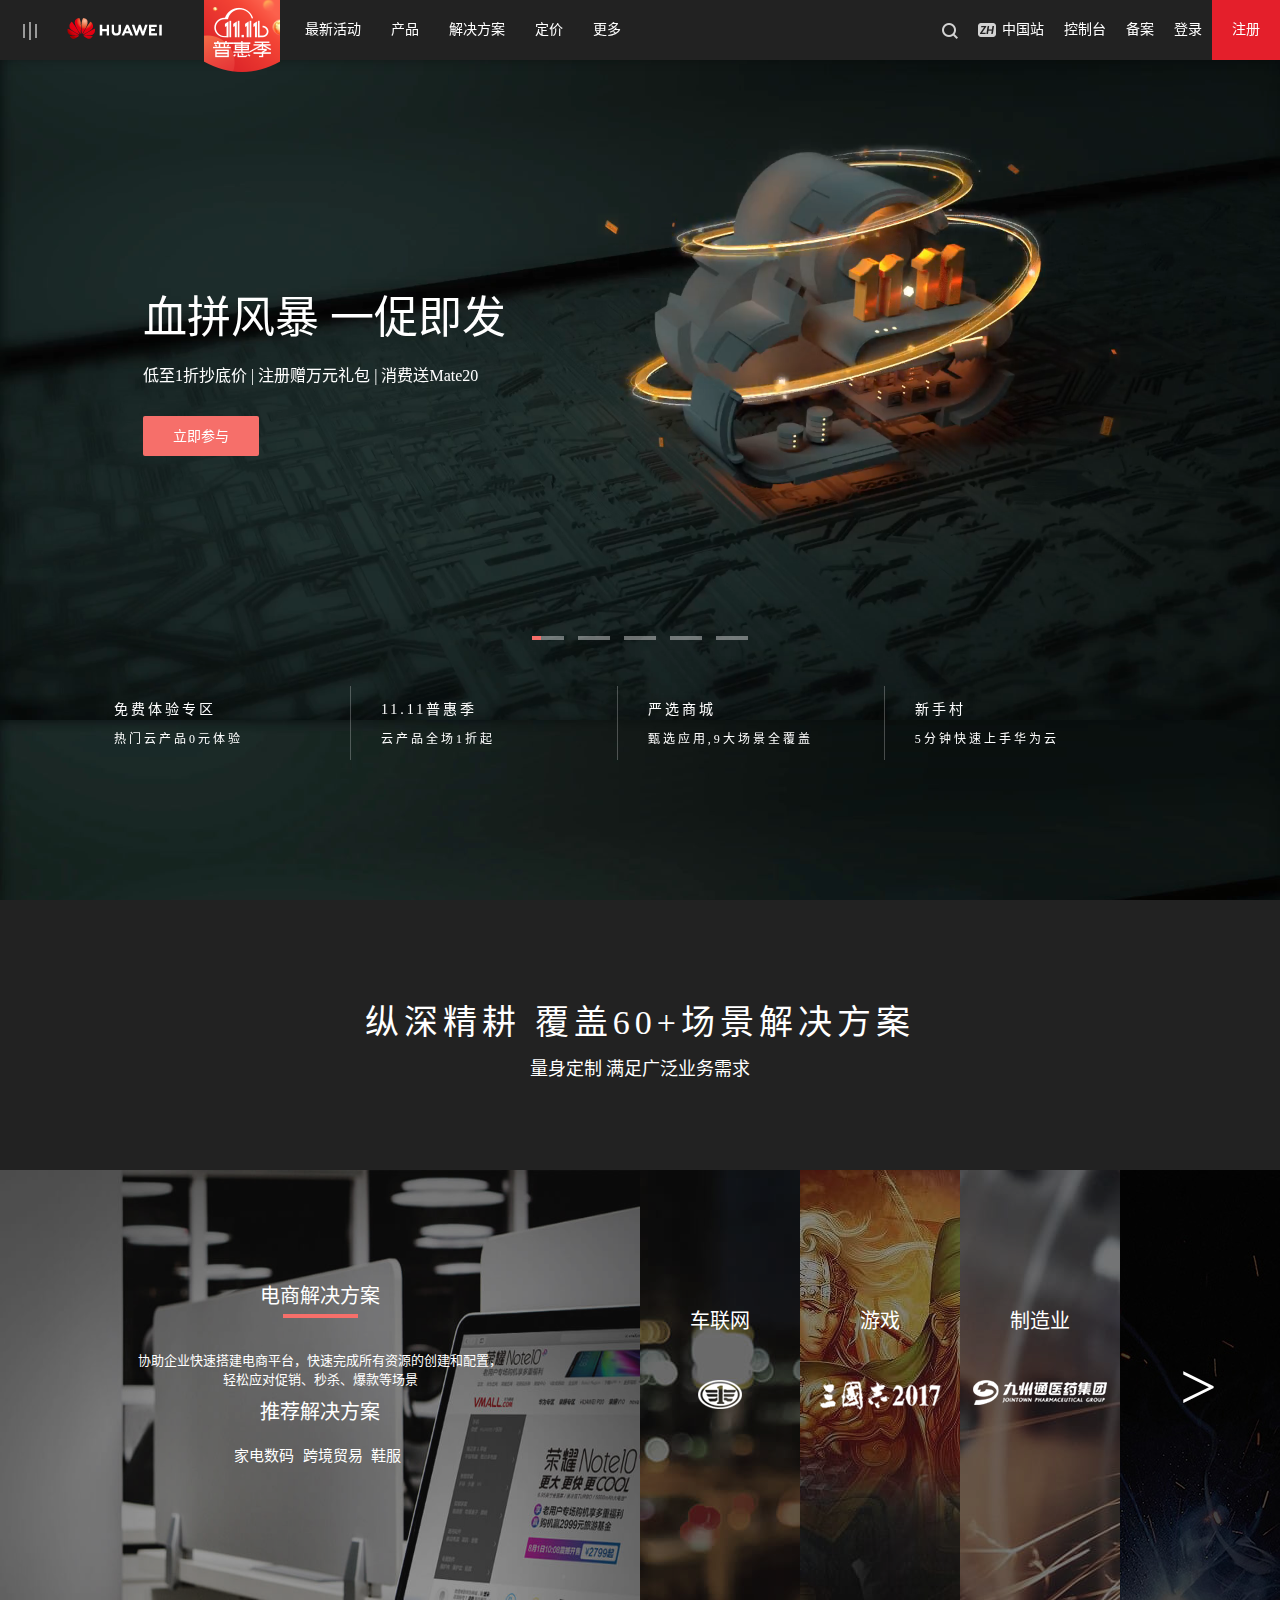
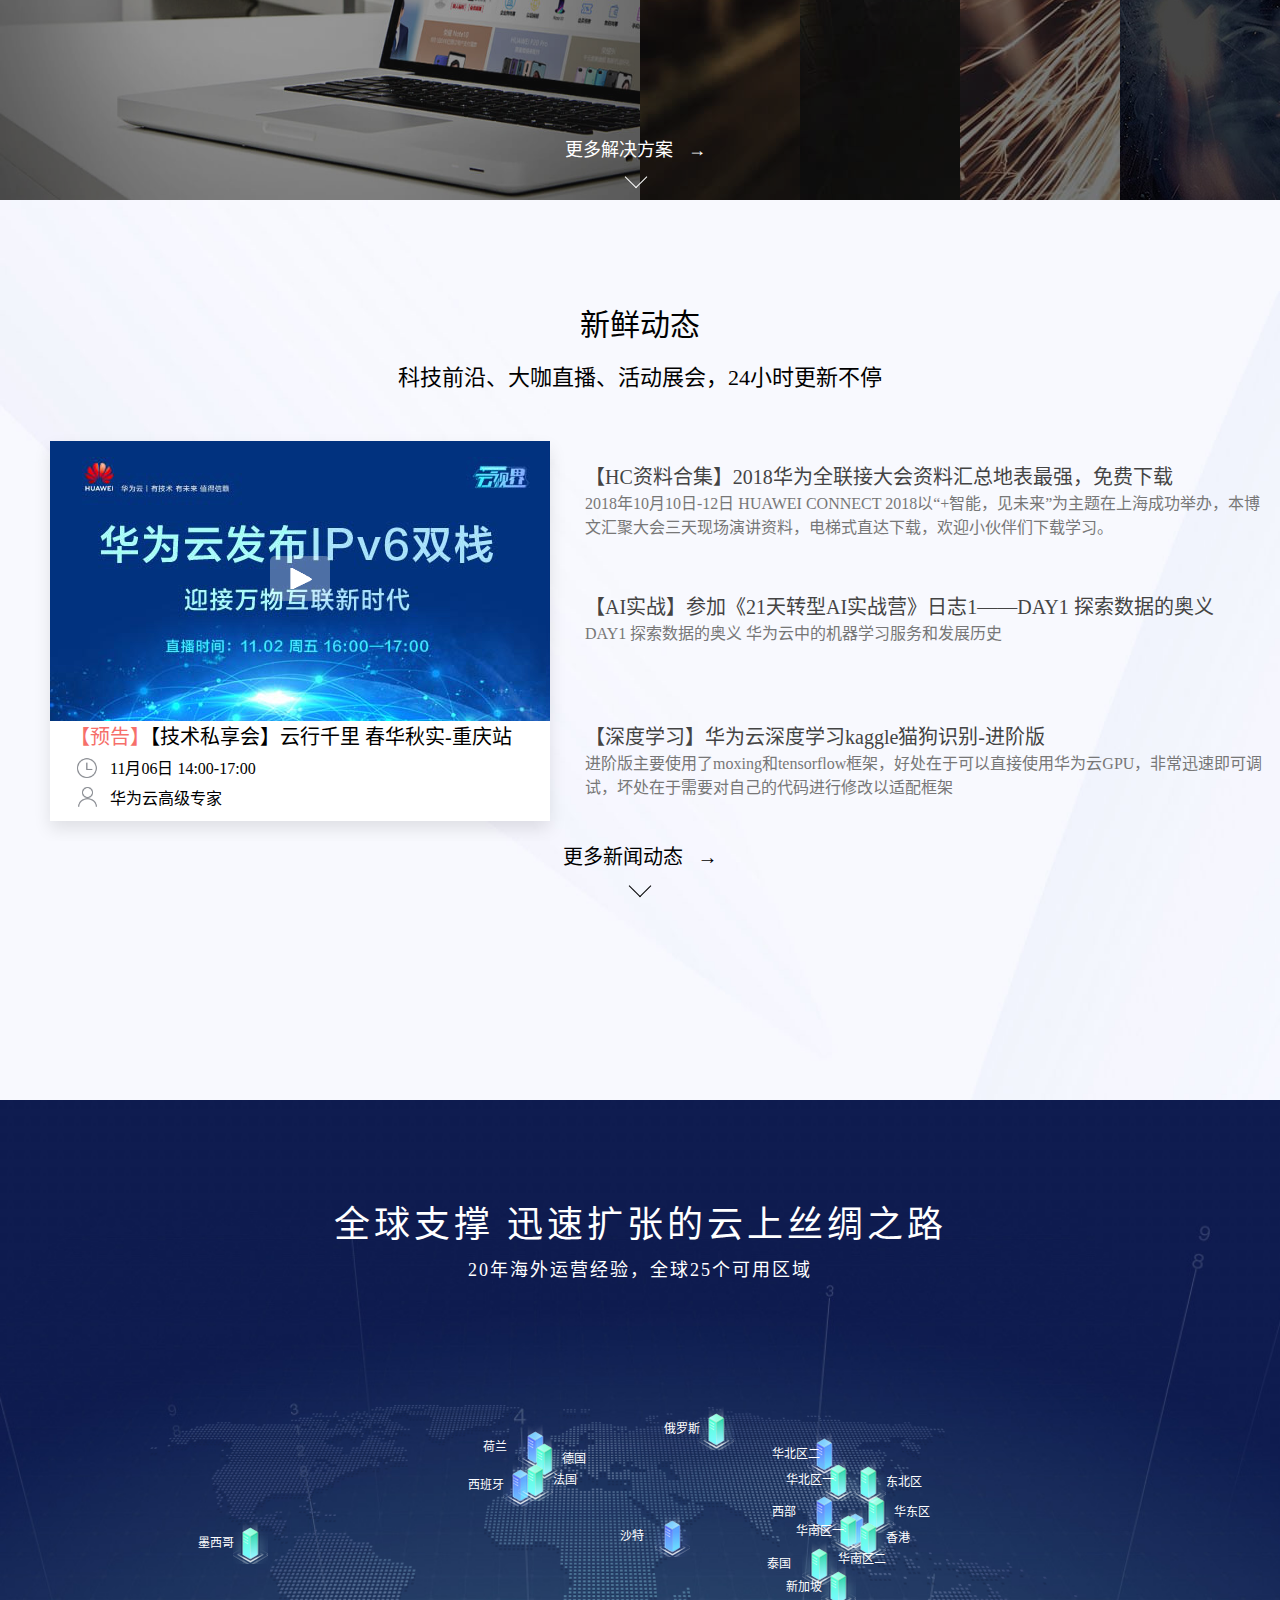
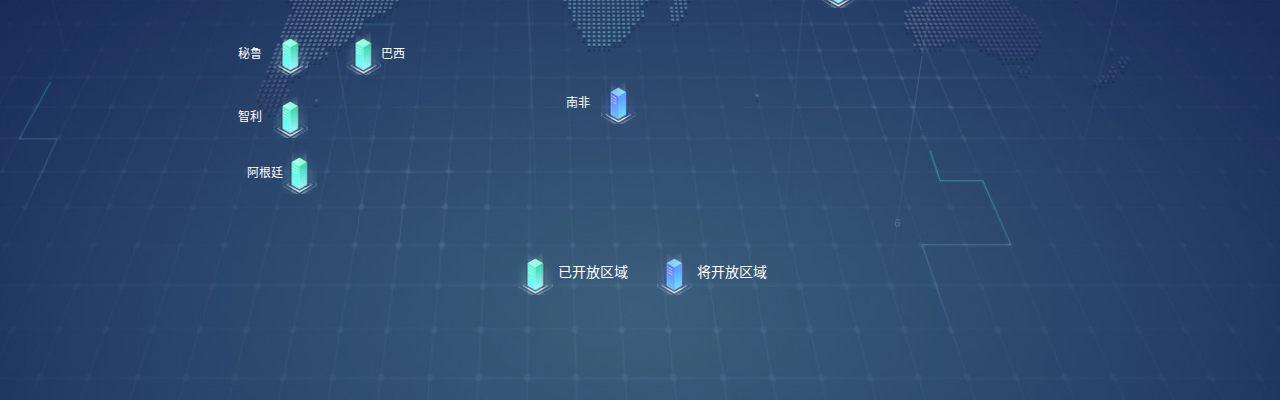
==== index.html @ 7b355c74 "初始化项目" ====
<!DOCTYPE html>
<html lang="zh-cn">
<head>
    <meta charset="UTF-8">
    <title>华为云-有技术，有未来，值得信赖</title>
    <link rel="stylesheet" href="css/reset.css">
    <link rel="stylesheet" href="css/commen.css">
    <link rel="stylesheet" href="css/style.css">
    <link rel="icon" href="img/favicon.ico">
    <script src="js/jquery-3.1.1.js"></script>
</head>
<body>
<header>
    <div class="header clear-fix">
        <div class="head-menu">
            <div class="icon-full"><i class="icon menu"></i></div>
            <div class="menu-list">
                <div class="fir-menu">
                    <ul>
                        <li class="fir-item-box">
                            <div class="fir-item choose"><a href="">产品<i class="arrow"></i></a></div>
                            <div class="fir-item choose"><a href="">解决方案<i class="arrow"></i></a></div>
                            <div class="fir-item choose"><a href="">EI 企业智能<i class="arrow"></i></a></div>
                            <div class="fir-item choose"><a href="">云市场<i class="arrow"></i></a></div>
                            <div class="fir-item choose"><a href="">云社区<i class="arrow"></i></a></div>
                            <div class="fir-item choose"><a href="">支持与服务<i class="arrow"></i></a></div>
                            <div class="fir-item choose"><a href="">开发者资源<i class="arrow"></i></a></div>
                            <div class="fir-item choose"><a href="">开发者生态<i class="arrow"></i></a></div>
                            <div class="fir-item choose"><a href="">了解华为云<i class="arrow"></i></a></div>
                            <div class="fir-item choose"><a href="">华为云学院<i class="arrow"></i></a></div>
                            <div class="fir-item choose"><a href="">工业互联网平台<i class="arrow"></i></a></div>
                            <div class="divider"><span></span></div>
                            <div class="fir-item"><a href="">最新活动</a></div>
                            <div class="fir-item"><a href="">定价</a></div>
                            <div class="fir-item"><a href="">合作伙伴</a></div>
                            <div class="fir-item"><a href="">控制台</a></div>
                            <div class="fir-item"><a href="">华为官网</a></div>
                        </li>
                        <li class="call">
                            <p>服务咨询热线</p>
                            <p class="num"><i class="call"></i>4000-955-988</p>
                        </li>
                    </ul>
                </div>
                <div class="sec-menu">
                    <ul class="sec-item">
                        <li><a href="">计算<i class="arrow"></i></a></li>
                        <li><a href="">存储<i class="arrow"></i></a></li>
                        <li><a href="">网络<i class="arrow"></i></a></li>
                        <li><a href="">数据库<i class="arrow"></i></a></li>
                        <li><a href="">安全<i class="arrow"></i></a></li>
                        <li><a href="">域名与网站<i class="arrow"></i></a></li>
                        <li><a href="">应用服务<i class="arrow"></i></a></li>
                        <li><a href="">管理与部署<i class="arrow"></i></a></li>
                        <li><a href="">EI 企业智能<i class="arrow"></i></a></li>
                        <li><a href="">边缘云服务<i class="arrow"></i></a></li>
                        <li><a href="">软件开发服务<i class="arrow"></i></a></li>
                        <li><a href="">企业应用<i class="arrow"></i></a></li>
                        <li><a href="">迁移<i class="arrow"></i></a></li>
                        <li><a href="">视频<i class="arrow"></i></a></li>
                        <li><a href="">云通信<i class="arrow"></i></a></li>
                        <li><a href="">物联网<i class="arrow"></i></a></li>
                        <li><a href="">专属云<i class="arrow"></i></a></li>
                        <li><a href="">企业网络<i class="arrow"></i></a></li>
                    </ul>
                    <ul class="sec-item"></ul>
                    <ul class="sec-item"></ul>
                    <ul class="sec-item"></ul>
                    <ul class="sec-item"></ul>
                    <ul class="sec-item"></ul>
                    <ul class="sec-item"></ul>
                    <ul class="sec-item"></ul>
                    <ul class="sec-item"></ul>
                    <ul class="sec-item"></ul>
                    <ul class="sec-item"></ul>
                </div>
                <div class="thi-menu">
                    <ul class="fir-0">
                        <li class="thi-item">
                            <p class="title">计算</p>
                            <ul>
                                <li>
                                    <a href="">
                                        <h3>弹性云服务器</h3>
                                        <p>一种可随时自助获取、可弹性伸缩的云服务器</p>
                                    </a>
                                </li>
                                <li>
                                    <a href="">
                                        <h3>GPU加速云服务器</h3>
                                        <p>能从容应对高实、高并发的海量计算场景的云服务器</p>
                                    </a>
                                </li>
                                <li>
                                    <a href="">
                                        <h3>FPGA加速云服务器</h3>
                                        <p>提供FPGA开发和使用的工具及环境</p>
                                    </a>
                                </li>
                                <li>
                                    <a href="">
                                        <h3>裸金属服务器</h3>
                                        <p>专属云上物理服务器,提供卓越的计算性能以及数据安全</p>
                                    </a>
                                </li>
                                <li>
                                    <a href="">
                                        <h3>云手机<i class="new"></i></h3>
                                        <p>能从容应对高实、高并发的海量计算场景的云服务器</p>
                                    </a>
                                </li>
                                <li>
                                    <a href="">
                                        <h3>专属主机</h3>
                                        <p>其上创建云服务器的所有资源完全供您专用的物理服务器</p>
                                    </a>
                                </li>
                                <li>
                                    <a href="">
                                        <h3>弹性伸缩</h3>
                                        <p>根据与用户的业务需求和预设策略,自动调整计算资源</p>
                                    </a>
                                </li>
                                <li>
                                    <a href="">
                                        <h3>镜像服务</h3>
                                        <p>提供完善的镜像管理能力</p>
                                    </a>
                                </li>
                                <li>
                                    <a href="">
                                        <h3>批处理服务<i class="new"></i></h3>
                                        <p>一种用于运行大规模并行批处理作业的分布式云计算服务</p>
                                    </a>
                                </li>
                                <li>
                                    <a href="">
                                        <h3>云容器引擎 CCE</h3>
                                        <p>提供高可靠高性能的企业级容器应用管理服务</p>
                                    </a>
                                </li>
                                <li>
                                    <a href="">
                                        <h3>云容器实例 CCI</h3>
                                        <p>基于Kubernetes的无服务器容量引擎</p>
                                    </a>
                                </li>
                                <li>
                                    <a href="">
                                        <h3>函数工作流 FunctionGraph</h3>
                                        <p>通过图形化方式创建和管理函数工作流</p>
                                    </a>
                                </li>
                            </ul>
                        </li>
                        <li class="thi-item"></li>
                        <li class="thi-item"></li>
                        <li class="thi-item"></li>
                        <li class="thi-item"></li>
                        <li class="thi-item"></li>
                        <li class="thi-item"></li>
                        <li class="thi-item"></li>
                        <li class="thi-item"></li>
                        <li class="thi-item"></li>
                        <li class="thi-item"></li>
                        <li class="thi-item"></li>
                        <li class="thi-item"></li>
                        <li class="thi-item"></li>
                        <li class="thi-item"></li>
                        <li class="thi-item"></li>
                        <li class="thi-item"></li>
                        <li class="thi-item"></li>
                    </ul>
                    <ul class="fir-1"></ul>
                    <ul class="fir-2"></ul>
                    <ul class="fir-3"></ul>
                    <ul class="fir-4"></ul>
                    <ul class="fir-5"></ul>
                    <ul class="fir-6"></ul>
                    <ul class="fir-7"></ul>
                    <ul class="fir-8"></ul>
                    <ul class="fir-9"></ul>
                    <ul class="fir-10"></ul>
                </div>
            </div>
        </div>
        <div class="head-logo"><a href=""></a></div>
        <div class="head-ad"><a href=""></a></div>
        <div class="head-nav">
            <ul class="nav-list">
                <li><a href="">最新活动</a></li>
                <li class="bind-product"><a href="">产品</a></li>
                <li class="bind-solve"><a href="">解决方案</a></li>
                <li><a href="">定价</a></li>
                <li class="bind-intel"><a href="">EI企业智能</a></li>
                <li class="bind-market"><a href="">云市场</a></li>
                <li class="bind-community"><a href="">云社区</a></li>
                <li><a href="">合作伙伴</a></li>
                <li class="bind-serve"><a href="">支持与服务</a></li>
                <li class="more" style="display: none"><a href="">更多</a></li>
            </ul>
            <div class="underline"></div>
            <div class="dropdown">
                <div class="product">
                    <div class="intro clear-fix">
                        <div class="icon intro-logo fl"></div>
                        <ul class="fl">
                            <li><a href="">弹性云服务器</a></li>
                            <li><a href="">云数据库 MySQL</a></li>
                            <li><a href="">对象存储服务</a></li>
                            <li><a href="">CDN</a></li>
                            <li><a href="">ModelArts</a></li>
                        </ul>
                    </div>
                    <div class="items">
                        <ul class="row">
                            <li>
                                <p class="title"><a href="">计算</a></p>
                                <ul class="mb">
                                    <li><a href="">弹性云服务器 ECS</a></li>
                                    <li><a href="">GPU加速云服务器</a></li>
                                    <li><a href="">FPGA加速云服务器</a></li>
                                    <li><a href="">裸金属服务器</a></li>
                                    <li><a href="">云手机<i class="new"></i></a></li>
                                    <li><a href="">专属主机</a></li>
                                    <li><a href="">弹性伸缩</a></li>
                                    <li><a href="">镜像服务</a></li>
                                    <li><a href="">批处理服务<i class="new"></i></a></li>
                                    <li><a href="">云容器引擎 CCE</a></li>
                                    <li><a href="">云容器实例 CCI</a></li>
                                    <li><a href="">函数工作流 FunctionGraph</a></li>
                                </ul>
                                <p class="title"><a href="">域名与网站</a></p>
                                <ul class="mb">
                                    <li><a href="">域名注册<i class="new"></i></a></li>
                                    <li><a href="">云解析服务 DNS</a></li>
                                    <li><a href="">云速建站<i class="new"></i></a></li>
                                    <li><a href="">SSL证书管理</a></li>
                                    <li><a href="">网站备案</a></li>
                                    <li><a href="">迁移</a></li>
                                    <li><a href="">云迁移中心</a></li>
                                    <li><a href="">主机迁移服务<i class="new"></i></a></li>
                                    <li><a href="">对象存储迁移服务</a></li>
                                    <li><a href="">云数据迁移<i class="new"></i></a></li>
                                    <li><a href="">数据复制服务</a></li>
                                </ul>
                                <p class="title"><a href="">迁移</a></p>
                                <ul class="mb">
                                    <li><a href="">云迁移中心</a></li>
                                    <li><a href="">主机迁移服务<i class="new"></i></a></li>
                                    <li><a href="">对象存储迁移服务</a></li>
                                    <li><a href="">云数据迁移<i class="new"></i></a></li>
                                    <li><a href="">数据复制服务</a></li>
                                </ul>
                                <p class="title"><a href="">专属云<i class="new"></i><i class="arrow"></i></a></p>
                                <ul>
                                    <li><a href="">专属计算集群服务</a></li>
                                    <li><a href="">裸金属服务器</a></li>
                                    <li><a href="">专属分布式存储服务</a></li>
                                    <li><a href="">专属企业存储服务</a></li>
                                    <li><a href="">全栈专属服务</a></li>
                                </ul>
                            </li>
                            <li>
                                <p class="title"><a href="">存储</a></p>
                                <ul class="mb">
                                    <li><a href="">对象存储服务 OBS</a></li>
                                    <li><a href="">云硬盘</a></li>
                                    <li><a href="">云硬盘备份</a></li>
                                    <li><a href="">云服务器备份</a></li>
                                    <li><a href="">CDN</a></li>
                                    <li><a href="">存储容灾服务<i class="new"></i></a></li>
                                    <li><a href="">弹性文件服务</a></li>
                                    <li><a href="">数据快递服务</a></li>
                                    <li><a href="">直播加速</a></li>
                                </ul>
                                <p class="title"><a href="">应用服务<i class="new"></i><i class="arrow"></i></a></p>
                                <ul class="mb">
                                    <li><a href="">微服务云应用平台 ServiceStage</a></li>
                                    <li><a href="">应用编排服务 AOS</a></li>
                                    <li><a href="">容器镜像服务 SWR</a></li>
                                    <li><a href="">微服务引擎 CSE</a></li>
                                    <li><a href="">消息通知服务</a></li>
                                    <li><a href="">分布式消息服务 DMS</a></li>
                                    <li><a href="">分布式消息服务 Kafka<i class="new"></i></a></li>
                                    <li><a href="">分布式消息服务 RabbitMQ<i class="new"></i></a></li>
                                    <li><a href="">应用性能管理 APM</a></li>
                                    <li><a href="">API网关 APIG</a></li>
                                    <li><a href="">云性能测试服务 CPTS</a></li>
                                    <li><a href="">区块链服务 BCS</a></li>
                                    <li><a href="">应用运维管理 AOM</a></li>
                                </ul>
                                <p class="title"><a href="">企业网络<i class="new"></i></a></p>
                                <ul>
                                    <li><a href="">云管理网络<i class="new"></i></a></li>
                                    <li><a href="">SD-WAN云服务<i class="new"></i></a></li>
                                </ul>
                            </li>
                            <li>
                                <p class="title"><a href="">网络</a></p>
                                <ul class="mb">
                                    <li><a href="">虚拟私有云 VPC</a></li>
                                    <li><a href="">弹性负载均衡 ELB</a></li>
                                    <li><a href="">NAT网关</a></li>
                                    <li><a href="">弹性公网IP</a></li>
                                    <li><a href="">云专线</a></li>
                                    <li><a href="">虚拟专用网络 VPN</a></li>
                                    <li><a href="">云连接 CC<i class="new"></i></a></li>
                                </ul>
                                <p class="title"><a href="">管理与部署</a></p>
                                <ul class="mb">
                                    <li><a href="">云监控服务</a></li>
                                    <li><a href="">云日志服务</a></li>
                                    <li><a href="">统一身份认证服务 IAM</a></li>
                                    <li><a href="">云审计服务</a></li>
                                    <li><a href="">标签管理服务<i class="new"></i></a></li>
                                    <li><a href="">资源模板服务<i class="new"></i></a></li>
                                </ul>
                                <p class="title"><a href="">软件开发服务<i class="new"></i><i class="arrow"></i></a></p>
                                <ul>
                                    <li><a href="">项目管理</a></li>
                                    <li><a href="">代码托管</a></li>
                                    <li><a href="">流水线</a></li>
                                    <li><a href="">代码检查</a></li>
                                    <li><a href="">编译构建</a></li>
                                    <li><a href="">部署</a></li>
                                    <li><a href="">云测</a></li>
                                    <li><a href="">发布</a></li>
                                    <li><a href="">移动应用测试</a></li>
                                    <li><a href="">CloudIDE</a></li>
                                    <li><a href="">Classroom<i class="new"></i></a></li>
                                </ul>
                            </li>
                            <li>
                                <p class="title"><a href="">数据库<i class="new"></i><i class="arrow"></i></a></p>
                                <ul class="mb">
                                    <li><a href="">云数据库 MySQL</a></li>
                                    <li><a href="">云数据库 PostgreSQL</a></li>
                                    <li><a href="">云数据库 SQL Server</a></li>
                                    <li><a href="">文档数据库服务 DDS</a></li>
                                    <li><a href="">分布式缓存服务 Redis</a></li>
                                    <li><a href="">分布式缓存服务 Memcached</a></li>
                                    <li><a href="">分布式数据库中间件 DDM</a></li>
                                    <li><a href="">数据复制服务 DRS</a></li>
                                    <li><a href="">数据管理服务 DAS</a></li>
                                </ul>
                                <p class="title"><a href="">EI 企业智能<i class="arrow"></i></a></p>
                                <ul class="mb">
                                    <li><a href="">机器学习服务</a></li>
                                    <li><a href="">深度学习服务</a></li>
                                    <li><a href="">图引擎服务</a></li>
                                    <li><a href="">实时流计算服务</a></li>
                                    <li><a href="">MapReduce服务</a></li>
                                    <li><a href="">数据湖探索</a></li>
                                    <li><a href="">表格存储服务</a></li>
                                    <li><a href="">数据仓库服务 DWS</a></li>
                                    <li><a href="">云搜索服务</a></li>
                                    <li><a href="">文字识别<i class="new"></i></a></li>
                                    <li><a href="">图像识别</a></li>
                                    <li><a href="">数据湖工厂</a></li>
                                    <li><a href="">数据可视化<i class="new"></i></a></li>
                                </ul>
                                <p class="title"><a href="">视频</a></p>
                                <ul>
                                    <li><a href="">媒体智能<i class="new"></i></a></li>
                                    <li><a href="">媒体转码<i class="new"></i></a></li>
                                    <li><a href="">视频点播<i class="new"></i></a></li>
                                    <li><a href="">视频直播<i class="new"></i></a></li>
                                    <li><a href="">视频监控<i class="new"></i></a></li>
                                    <li><a href="">短视频<i class="new"></i></a></li>
                                    <li><a href="">融合视频云服务</a></li>
                                </ul>
                            </li>
                            <li>
                                <p class="title"><a href="">安全<i class="new"></i><i class="arrow"></i></a></p>
                                <ul class="mb">
                                    <li><a href="">DDoS高防</a></li>
                                    <li><a href="">Web应用防火墙</a></li>
                                    <li><a href="">漏洞扫描服务</a></li>
                                    <li><a href="">企业主机安全</a></li>
                                    <li><a href="">容器安全服务<i class="new"></i></a></li>
                                    <li><a href="">数据加密服务</a></li>
                                    <li><a href="">数据库安全服务</a></li>
                                    <li><a href="">安全专家服务</a></li>
                                    <li><a href="">态势感知</a></li>
                                    <li><a href="">SSL证书管理</a></li>
                                    <li><a href="">云堡垒机</a></li>
                                </ul>
                                <p class="title"><a href="">边缘云服务</a></p>
                                <ul class="mb">
                                    <li><a href="">智能边缘平台<i class="new"></i><i class="new"></i></a></li>
                                </ul>
                                <p class="title"><a href="">企业应用</a></p>
                                <ul class="mb">
                                    <li><a href="">ROMA联接服务<i class="new"></i><i class="new"></i></a></li>
                                    <li><a href="">云桌面</a></li>
                                </ul>
                                <p class="title"><a href="">云通信<i class="new"></i><i class="arrow"></i></a></p>
                                <ul class="mb">
                                    <li><a href="">数字化办公<i class="new"></i></a></li>
                                    <li><a href="">会议</a></li>
                                    <li><a href="">联络中心</a></li>
                                    <li><a href="">语音通话</a></li>
                                    <li><a href="">消息&短信</a></li>
                                    <li><a href="">隐私保护通话<i class="new"></i></a></li>
                                </ul>
                                <p class="title"><a href="">物联网<i class="arrow"></i></a></p>
                                <ul>
                                    <li><a href="">IoT平台</a></li>
                                    <li><a href="">智能边缘平台<i class="new"></i></a></li>
                                </ul>
                            </li>
                        </ul>
                    </div>
                </div>
                <div class="solve">
                    <div class="items clear-fix">
                        <div class="solve-l">
                            <p class="title"><a href="">行业解决方案</a></p>
                            <ul class="fl">
                                <li>
                                    <p><a href="">电商行业</a></p>
                                    <a href="">家电数码</a>
                                    <a href="">跨境贸易</a>
                                    <a href="">鞋服</a>
                                    <a class="arrow-box" href="">
                                        <i class="arrow"></i>
                                        <i class="arrow"></i>
                                    </a>
                                </li>
                                <li>
                                    <p><a href="">游戏行业</a></p>
                                    <a href="">云端部署</a>
                                    <a href="">游戏安全</a>
                                    <a href="">运营分析<i class="new"></i></a>
                                    <a class="arrow-box" href="">
                                        <i class="arrow"></i>
                                        <i class="arrow"></i>
                                    </a>
                                </li>
                                <li>
                                    <p><a href="">车联网行业<i class="new"></i></a></p>
                                    <a href="">新能源车监管</a>
                                    <a href="">车队管理<i class="new"></i></a>
                                    <a class="arrow-box" href="">
                                        <i class="arrow"></i>
                                        <i class="arrow"></i>
                                    </a>
                                </li>
                                <li>
                                    <p><a href="">教育行业</a></p>
                                    <a href="">在线教育</a>
                                    <a href="">教育在线培训</a>
                                    <a href="">视频转码</a>
                                    <a class="arrow-box" href="">
                                        <i class="arrow"></i>
                                        <i class="arrow"></i>
                                    </a>
                                </li>
                                <li>
                                    <p><a href="">能源行业<i class="new"></i></a></p>
                                    <a href="">光伏云网</a>
                                    <a href="">智慧充电</a>
                                    <a class="arrow-box" href="">
                                        <i class="arrow"></i>
                                        <i class="arrow"></i>
                                    </a>
                                </li>
                                <li><p><a href="">智慧零售<i class="new"></i></a></p></li>
                                <li><p><a href="">零售行业视频监控</a></p></li>
                                <li><p><a href="">智能抄表</a></p></li>
                                <li><p><a href="">媒资行业智慧媒体</a></p></li>
                            </ul>
                            <ul class="fl">
                                <li>
                                    <p><a href="">工业互联网平台<i class="new"></i></a></p>
                                    <p>
                                        <a href="">东莞工业云</a>
                                        <a href="">跨境贸易</a>
                                    </p>
                                </li>
                                <li>
                                    <p><a href="">制造行业</a></p>
                                    <a href="">云设计</a>
                                    <a href="">云仿真</a>
                                    <a href="">云MES</a>
                                    <a class="arrow-box" href="">
                                        <i class="arrow"></i>
                                        <i class="arrow"></i>
                                    </a>
                                </li>
                                <li>
                                    <p><a href="">智慧园区<i class="new"></i></a></p>
                                    <a href="">住宅园区</a>
                                    <a href="">教育园区</a>
                                    <a href="">产业园区</a>
                                    <a class="arrow-box" href="">
                                        <i class="arrow"></i>
                                        <i class="arrow"></i>
                                    </a>
                                </li>
                                <li>
                                    <p><a href="">金融行业</a></p>
                                    <a href="">保险</a>
                                    <a href="">证券</a>
                                    <a href="">金融专属云<i class="new"></i></a>
                                    <a class="arrow-box" href="">
                                        <i class="arrow"></i>
                                        <i class="arrow"></i>
                                    </a>
                                </li>
                                <li>
                                    <p><a href="">医疗行业</a></p>
                                    <a href="">生物医药</a>
                                    <a href="">远程医疗</a>
                                    <a href="">慢病医护<i class="new"></i></a>
                                    <a class="arrow-box" href="">
                                        <i class="arrow"></i>
                                        <i class="arrow"></i>
                                    </a>
                                </li>
                                <li>
                                    <p><a href="">政府行业</a></p>
                                    <a href="">警务大数据</a>
                                    <a href="">政务大数据</a>
                                    <a href="">中央厨房</a>
                                    <a class="arrow-box" href="">
                                        <i class="arrow"></i>
                                        <i class="arrow"></i>
                                    </a>
                                </li>
                                <li><p><a href="">渲染<i class="new"></i></a></p></li>
                                <li><p><a href="">电信业务<i class="new"></i></a></p></li>
                            </ul>
                        </div>
                        <div class="solve-r">
                            <div class="list">
                                <p class="title"><a href="">通用解决方案</a></p>
                                <ul>
                                    <li><a href="">移动互联<i class="new"></i></a></li>
                                    <li><a href="">IPv6解决方案<i class="new"></i></a></li>
                                    <li><a href="">高性能计算</a></li>
                                    <li><a href="">SAP<i class="new"></i></a></li>
                                    <li><a href="">IoT</a></li>
                                    <li class="cut"><a href="">通用IoT</a><a href="">博世IoT<i class="new"></i></a></li>
                                    <li><a href="">企业集成平台ROMA<i class="new"></i></a></li>
                                    <li><a href="">量子计算软件HiQ<i class="new"></i></a></li>
                                    <li><a href="">ERP上云<i class="new"></i></a></li>
                                    <li><a href="">视频基础设施</a></li>
                                    <li><a href="">云上办公</a></li>
                                    <li><a href="">专享云</a></li>
                                    <li><a href="">上云迁移</a></li>
                                    <li><a href="">Oracle上云</a></li>
                                    <li><a href="">企业云盘</a></li>
                                    <li><a href="">混合云灾备<i class="new"></i></a></li>
                                    <li class="cut"><a href="">云上容灾 跨云容灾</a></li>
                                    <li><a href="">备份与归档</a></li>
                                    <li><a href="">FusionCloud私有云</a></li>
                                    <li><a href="">X-Connect<i class="new"></i></a></li>
                                    <li><a href="">微软解决方案</a></li>
                                    <li><a href="">日志分析<i class="new"></i></a></li>
                                </ul>
                            </div>
                            <div class="list">
                                <p class="title"><a href="">安全解决方案</a></p>
                                <ul>
                                    <li><a href="">通用安全</a></li>
                                    <li><a href="">等保合规安全</a></li>
                                    <li><a href="">SAP安全<i class="new"></i></a></li>
                                    <li><a href="">游戏安全</a></li>
                                    <li><a href="">电商安全</a></li>
                                    <li><a href="">云主机防暴力破解</a></li>
                                    <li><a href="">金融安全<i class="new"></i></a></li>
                                </ul>
                            </div>
                            <div class="list">
                                <p class="title"><a href="">DevOps解决方案</a></p>
                                <ul>
                                    <li><a href="">软件实训</a></li>
                                    <li><a href="">游戏开发</a></li>
                                    <li><a href="">电商双交付</a></li>
                                </ul>
                            </div>
                        </div>
                    </div>
                </div>
                <div class="intel">
                    <div class="intro clear-fix">
                        <div class="icon intro-logo fl"></div>
                        <ul class="fl">
                            <li><a href="">ModelArts</a></li>
                            <li><a href="">慧眼 HiLens</a></li>
                            <li><a href="">MapReduce服务</a></li>
                            <li><a href="">文字识别</a></li>
                            <li><a href="">交通智能体</a></li>
                        </ul>
                    </div>
                    <div class="items">
                        <ul class="row">
                            <li>
                                <p class="title"><a href="">EI 基础平台</a></p>
                                <ul>
                                    <li><a href="">ModelArts<i class="new"></i></a></li>
                                    <li><a href="">深度学习服务</a></li>
                                    <li><a href="">机器学习服务</a></li>
                                    <li><a href="">慧眼 HiLens<i class="new"></i></a></li>
                                    <li><a href="">图引擎服务</a></li>
                                    <li><a href="">视频接入服务<i class="new"></i></a></li>
                                    <li><a href="">批处理服务</a></li>
                                </ul>
                            </li>
                            <li>
                                <p class="title"><a href="">EI 大数据</a></p>
                                <ul>
                                    <li><a href="">数据接入服务</a></li>
                                    <li><a href="">云数据迁移</a></li>
                                    <li><a href="">实时流计算服务</a></li>
                                    <li><a href="">MapReduce服务</a></li>
                                    <li><a href="">数据湖探索 DLI</a></li>
                                    <li><a href="">表格存储服务</a></li>
                                    <li><a href="">数据仓库服务</a></li>
                                    <li><a href="">云搜索服务</a></li>
                                    <li><a href="">数据湖工厂</a></li>
                                    <li><a href="">数据可视化<i class="new"></i></a></li>
                                    <li><a href="">推荐系统</a></li>
                                    <li><a href="">日志分析</a></li>
                                </ul>
                            </li>
                            <li>
                                <p class="title"><a href="">文字识别<i class="arrow"></i></a></p>
                                <ul class="mb">
                                    <li><a href="">通用类</a></li>
                                    <li><a href="">证件类</a></li>
                                    <li><a href="">票据类</a></li>
                                    <li><a href="">行业类</a></li>
                                    <li><a href="">云专线</a></li>
                                    <li><a href="">定制模板<i class="new"></i></a></li>
                                </ul>
                                <p class="title"><a href="">图像识别</a></p>
                                <ul class="mb">
                                    <li><a href="">图像标签</a></li>
                                </ul>
                                <p class="title"><a href="">内容审核</a></p>
                                <ul class="mb">
                                    <li><a href="">内容审核-文本</a></li>
                                    <li><a href="">内容审核-图像</a></li>
                                    <li><a href="">内容审核-视频</a></li>
                                </ul>
                                <p class="title"><a href="">图像搜索<i class="arrow"></i></a></p>
                            </li>
                            <li>
                                <p class="title"><a href="">视频</a></p>
                                <ul class="mb">
                                    <li><a href="">内容审核-视频<i class="new"></i></a></li>
                                    <li><a href="">视频理解<i class="new"></i></a></li>
                                    <li><a href="">EI安视<i class="new"></i></a></li>
                                    <li><a href="">视频标签<i class="new"></i></a></li>
                                    <li><a href="">视频识别<i class="new"></i></a></li>
                                </ul>
                                <p class="title"><a href="">人脸人体识别</a></p>
                                <ul class="mb">
                                    <li><a href="">人脸识别</a></li>
                                    <li><a href="">人体分析<i class="new"></i></a></li>
                                </ul>
                                <p class="title"><a href="">对话机器人</a></p>
                                <ul>
                                    <li><a href="">智能问答机器人</a></li>
                                    <li><a href="">任务型对话机器人</a></li>
                                    <li><a href="">智能质检</a></li>
                                    <li><a href="">定制化对话机器人<i class="new"></i></a></li>
                                </ul>
                            </li>
                            <li>
                                <p class="title"><a href="">自然语言处理</a></p>
                                <ul class="mb">
                                    <li><a href="">自然语言处理基础</a></li>
                                    <li><a href="">内容审核-文本</a></li>
                                </ul>
                                <p class="title"><a href="">语音</a></p>
                                <ul class="mb">
                                    <li><a href="">语音识别</a></li>
                                    <li><a href="">语音合成</a></li>
                                </ul>
                                <p class="title"><a href="">EI 智能体<i class="new"></i><i class="arrow"></i></a></p>
                                <ul>
                                    <li><a href="">交通智能体<i class="new"></i></a></li>
                                    <li><a href="">园区智能体<i class="new"></i></a></li>
                                    <li><a href="">工业智能体<i class="new"></i></a></li>
                                    <li><a href="">车联网智能体<i class="new"></i></a></li>
                                </ul>
                            </li>
                        </ul>
                    </div>
                </div>
                <div class="market">
                    <div class="items">
                        <ul class="row">
                            <li>
                                <p class="title"><a href="">严选商城<i class="new"></i><i class="arrow"></i></a></p>
                                <ul>
                                    <li><a href="">企业上云</a></li>
                                    <li><a href="">智能制造</a></li>
                                    <li><a href="">智慧城市</a></li>
                                    <li><a href="">开发者生态</a></li>
                                    <li><a href="">视频</a></li>
                                    <li><a href="">服务</a></li>
                                    <li><a href="">安全</a></li>
                                    <li><a href="">API</a></li>
                                    <li><a href="">物联网</a></li>
                                </ul>
                            </li>
                            <li>
                                <p class="title"><a href="">应用市场<i class="arrow"></i></a></p>
                                <ul>
                                    <li><a href="">基础软件</a></li>
                                    <li><a href="">网站建设</a></li>
                                    <li><a href="">企业应用</a></li>
                                    <li><a href="">专业服务</a></li>
                                    <li><a href="">开发者工具</a></li>
                                    <li><a href="">安全市场</a></li>
                                    <li><a href="">行业解决方案</a></li>
                                    <li><a href="">API</a></li>
                                    <li><a href="">物联网</a></li>
                                </ul>
                            </li>
                            <li>
                                <p class="title"><a href="">活动专区</a></p>
                                <ul>
                                    <li><a href="">11·11低价狂欢<i class="new"></i></a></li>
                                    <li><a href="">极速建站</a></li>
                                    <li><a href="">AI专区</a></li>
                                    <li><a href="">SaaS专区</a></li>
                                    <li><a href="">开发者创新扶持</a></li>
                                    <li><a href="">企业云盘<i class="new"></i></a></li>
                                    <li><a href="">云视频会议<i class="new"></i></a></li>
                                    <li><a href="">视频云服务<i class="new"></i></a></li>
                                </ul>
                            </li>
                            <li>
                                <p class="title"><a href="">资讯与赋能</a></p>
                                <ul>
                                    <li><a href="">云市场热点</a></li>
                                    <li><a href="">云市场商学院<i class="new"></i></a></li>
                                </ul>
                            </li>
                            <li>
                            </li>
                        </ul>
                    </div>
                </div>
                <div class="community">
                    <div class="items">
                        <ul class="row">
                            <li>
                                <p class="title"><a href="">博客</a></p>
                                <ul>
                                    <li><a href="">最新原创</a></li>
                                    <li><a href="">近期热点</a></li>
                                </ul>
                            </li>
                            <li>
                                <p class="title"><a href="">论坛<i class="arrow"></i></a></p>
                                <ul>
                                    <li><a href="">热门产品</a></li>
                                    <li><a href="">开发者与服务</a></li>
                                    <li><a href="">云生态</a></li>
                                </ul>
                            </li>
                            <li>
                                <p class="title"><a href="">视频<i class="arrow"></i></a></p>
                                <ul>
                                    <li><a href="">直播</a></li>
                                    <li><a href="">产品学习</a></li>
                                    <li><a href="">市场活动</a></li>
                                    <li><a href="">解决方案</a></li>
                                </ul>
                            </li>
                            <li>
                                <p class="title"><a href="">专题<i class="arrow"></i></a></p>
                                <ul>
                                    <li><a href="">产品知识</a></li>
                                    <li><a href="">通用技术</a></li>
                                    <li><a href="">线下峰会</a></li>
                                    <li><a href="">期刊</a></li>
                                </ul>
                            </li>
                            <li>
                                <p class="title"><a href="">频道</a></p>
                                <ul>
                                    <li><a href="">云享专家</a></li>
                                    <li><a href="">云市场热点</a></li>
                                    <li><a href="">DevCloud</a></li>
                                </ul>
                            </li>
                        </ul>
                    </div>
                </div>
                <div class="serve">
                    <div class="items">
                        <ul class="row">
                            <li>
                                <p class="title"><a href="">帮助中心</a></p>
                                <ul class="mb">
                                    <li><a href="">文档</a></li>
                                    <li><a href="">新手入门</a></li>
                                    <li><a href="">自助服务</a></li>
                                </ul>
                                <p class="title"><a href="">专业服务<i class="new"></i></a></p>
                                <ul>
                                    <li><a href="">上云迁移服务</a></li>
                                    <li><a href="">云上保障护航服务</a></li>
                                    <li><a href="">可用性优化服务</a></li>
                                    <li><a href="">数据库专家服务</a></li>
                                    <li><a href="">安全专家服务</a></li>
                                    <li><a href="">云服务化架构咨询服务</a></li>
                                    <li><a href="">云容灾咨询服务</a></li>
                                </ul>
                            </li>
                            <li>
                                <p class="title"><a href="">客户支持<i class="new"></i><i class="arrow"></i></a></p>
                                <ul>
                                    <li><a href="">服务保障</a></li>
                                    <li><a href="">支持与服务计划</a></li>
                                    <li><a href="">联系我们</a></li>
                                    <li><a href="">服务公告</a></li>
                                </ul>
                            </li>
                            <li>
                                <p class="title"><a href="">开发者资源<i class="arrow"></i></a></p>
                                <ul>
                                    <li><a href="">OpenAPI</a></li>
                                    <li><a href="">SDK</a></li>
                                    <li><a href="">开发工具</a></li>
                                    <li><a href="">代码示例库</a></li>
                                    <li><a href="">上云实践教程<i class="new"></i></a></li>
                                </ul>
                            </li>
                            <li>
                                <p class="title"><a href="">开发者生态<i class="new"></i></a></p>
                                <ul>
                                    <li><a href="">云创校园计划</a></li>
                                    <li><a href="">云智俱乐部</a></li>
                                    <li><a href="">MVP</a></li>
                                    <li><a href="">云享专家</a></li>
                                </ul>
                            </li>
                            <li>
                                <p class="title"><a href="">开发者生态<i class="new"></i><i class="arrow"></i></a></p>
                                <ul>
                                    <li><a href="">角色系列课程</a></li>
                                    <li><a href="">基础课程</a></li>
                                    <li><a href="">职业认证</a></li>
                                    <li><a href="">微认证</a></li>
                                </ul>
                            </li>
                        </ul>
                    </div>
                </div>
            </div>
        </div>
        <div class="user">
            <ul>
                <li><a class="icon search" href=""></a></li>
                <li class="change-lang">
                    <div><a class="addr" href=""><i class="icon"></i>中国站</a></div>
                    <ul class="lang">
                        <li class="active"><a href="">中国站 - 简体中文</a></li>
                        <li><a href="">中国站 - English</a></li>
                        <li><a href="">International - 简体中文</a></li>
                        <li><a href="">International - English</a></li>
                    </ul>
                </li>
                <li><a href="">控制台</a></li>
                <li><a href="">备案</a></li>
                <li><a href="">登录</a></li>
                <li class="sign"><a href="">注册</a></li>
            </ul>
        </div>
    </div>
</header>
<script>
    $(function() {
        var currentHeight = $(window).height();
        $('.dropdown .items').css('max-height', currentHeight);
        $('.menu-list').height(currentHeight - 60);
        $('.fir-item-box').height(currentHeight - 150);
    })
</script>

<div class="swiper-box">
    <div class="swiper1">
        <div class="banner-bg">
            <video src="video/video1.mp4" autoplay preload loop muted></video>
            <a class="bg-link" href=""></a>
        </div>
        <div class="banner-title">
            <div class="title active">
                <h2>血拼风暴 一促即发</h2>
                <p>低至1折抄底价 | 注册赠万元礼包 | 消费送Mate20</p>
                <button class="btn">立即参与</button>
            </div>
            <div class="title">
                <p>技术布道 | 生态建设 | 品牌推广</p>
                <h2>华为云·云享专家</h2>
                <p>尊享专属权益</p>
                <button class="btn">了解详情</button>
            </div>
            <div class="title">
                <p>华为云DevCloud</p>
                <h2>云智俱乐部</h2>
                <p>云集精英 智创未来</p>
                <button class="btn">了解详情</button>
            </div>
            <div class="title">
                <p>华为云CDN优惠购买活动</p>
                <h2>多场景加速，助力内容分发</h2>
                <p>加速流量包免费领 下单钜惠 单包净省2000+</p>
                <button class="btn">了解详情</button>
            </div>
            <div class="title">
                <p>华为云连接服务</p>
                <h2>让企业的连接更简单</h2>
                <p>云集精英 智创未来</p>
                <button class="btn">了解详情</button>
            </div>
        </div>
        <div class="banner-btn">
            <ul>
                <li class="active"><span class="val"></span></li>
                <li><span class="val"></span></li>
                <li><span class="val"></span></li>
                <li><span class="val"></span></li>
                <li><span class="val"></span></li>
            </ul>
        </div>
        <ul class="banner-push clear-fix">
            <li><a href="">
                <h3>免费体验专区</h3>
                <p>热门云产品0元体验</p>
            </a></li>
            <li><a href="">
                <h3>11.11普惠季</h3>
                <p>云产品全场1折起</p>
            </a></li>
            <li><a href="">
                <h3>严选商城</h3>
                <p>甄选应用,9大场景全覆盖</p>
            </a></li>
            <li><a href="">
                <h3>新手村</h3>
                <p>5分钟快速上手华为云</p>
            </a></li>
        </ul>
    </div>
    <div class="swiper3">
        <div class="face">
            <p class="face-p1">纵深精耕 覆盖60+场景解决方案</p>
            <p class="face-p2">量身定制 满足广泛业务需求</p>
        </div>

        <div CLASS="big-main">
            <div class="main">
                <ul class="oul clear-fix">
                    <li class="computer clear oul-img lefts run-left jump"><img src="img/download.jpg" alt="">
                        <div class="first ear">
                            <h3>电商解决方案</h3>
                            <p class="mine">
                                <span class="pink-line"></span>
                            </p>
                            <p class="boom">
            <span class="word">协助企业快速搭建电商平台，快速完成所有资源的创建和配置，
轻松应对促销、秒杀、爆款等场景</span>
                            </p>
                            <p class="recommend">推荐解决方案</p>
                            <p class="lamp">
                                <a href="#">家电数码</a>
                                <a href="#">跨境贸易</a>
                                <a href="#">鞋服</a>
                            </p>
                        </div>
                        <div class="ground ten">电商
                            <img src="img/homepage-solution-businesscloud-logo1.png" alt="">
                        </div>
                    </li>
                    <li class="road-one  clear oul-img fly scale lefts run-left jump bored">
                        <div class="ten">
                            <p class="car">车联网</p>
                            <p class="yiqi"></p>
                        </div>
                        <img src="img/homepage-solution-connectedcar-bg1.jpg" alt="">


                        <div class="first">车联网解决方案
                            <p>
                                <span class="pink-line"></span>
                            </p>
                            <p class="outs">
                                <span class="word">协助企业快速搭建电商平台，快速完成所有资源的创建和配置，轻松应对促销、秒杀、爆款等场景</span>
                            </p>
                            <p class="xvast">推荐解决方案</p>
                            <p class="teamp">
                                <a href="#">新能源车监管</a>
                                <a href="#">智慧停车</a>
                                <a href="#">T-BOX边缘计算</a>
                            </p>
                        </div>
                    </li>


                    <li class="road-two clear oul-img fly scale lefts run-left jump bored">
                        <div class="ten">
                            <p class="game">游戏</p>
                            <p class="three-nation"></p>
                        </div>
                        <img src="img/homepage-solution-gamecloud-bg1.jpg" alt="">
                        <div class="first">游戏解决方案
                            <p>
                                <span class="pink-line"></span>
                            </p>
                            <p class="outs">
                    <span class="word">提供快速稳定的游戏开发、部署、运营平台；
提供及时响应的售后服务和端云协同的生态支撑</span>
                            </p>
                            <p class="xvast">推荐解决方案</p>
                            <p class="teamp">
                                <a href="#">游戏云端</a>
                                <a href="#">容器部署</a>
                                <a href="#">游戏开发</a>

                            </p>
                        </div>
                    </li>
                    <li class="road-three  clear oul-img fly scale lefts jump bored">
                        <div class="ten">
                            <p class="make">制造业</p>
                            <p class="hospital"></p>
                        </div>
                        <img src="img/homepage-solution-manufacturing-bg1.jpg" alt="">
                        <div class="first success">制造业解决方案
                            <p>
                                <span class="pink-line"></span>
                            </p>
                            <p class="outs">
                                <span class="word">结合华为30年工业制造经验为企业提供端到端的数字化转型解决方案，助力企业智能化升级</span>
                            </p>
                            <p class="xvast">推荐解决方案</p>
                            <p class="teamp">
                                <a href="#">云计划</a>
                                <a href="#">云仿真</a>
                                <a href="#">云MES</a>
                            </p>
                        </div>
                    </li>
                    <li class="road-queen  clear oul-img lefts scale  down pump">
                        <div class="ten">
                            <p class="safe">安全</p>
                            <p class="secID"></p>
                        </div>
                        <img src="img/homepage-solution-security-bg1.jpg" alt="">
                        <div class="first">安全解决方案
                            <p>
                                <span class="pink-line"></span>
                            </p>
                            <p class="outs">
                                <span class="word">为客户提供一站式的安全解决方案，帮助客户快速、低成本完成安全整改</span>
                            </p>
                            <p class="xvast">推荐解决方案</p>
                            <p class="teamp">
                                <a href="#"> 通用安全</a>
                                <a href="#">等保合规安全</a>
                                <a href="#">SAP安全</a>
                            </p>
                        </div>
                    </li>
                    <li class="road-queen clear oul-img lefts scale   down pump">
                        <div class="ten">
                            <p class="currency">通用</p>
                            <p class="psa"></p>
                        </div>
                        <img src="img/homepage-solution-general-bg1.jpg" alt="">
                        <div class="first">通用解决方案

                            <p>
                                <span class="pink-line"></span>
                            </p>
                            <p class="outs">
                                <span class="word">为行业共性问题提供统一架构的、预集成的产品与能力组合 </span>
                            </p>
                            <p class="xvast">推荐解决方案</p>
                            <p class="teamp">
                                <a href="#">SAP</a>
                                <a href="#">HPC</a>
                                <a href="#">移动互联</a>
                            </p></div>
                    </li>
                    <li class="road-queen clear oul-img lefts scale  down pump">
                        <div class="ten">
                            <p class="DevOps">DevOps</p>
                            <p class="sky"></p>
                        </div>
                        <img src="img/homepage-solution-devOps-bg1.jpg" alt="">
                        <div class="first">DevOps解决方案
                            <p>
                                <span class="pink-line"></span>
                            </p>
                            <p class="outs">
                                <span class="word">基于项目管理、代码托管、持续集成、测试、部署、发布、流水线等，将软件产品价值持续交付给最终用户</span>
                            </p>
                            <p class="xvast">推荐解决方案</p>
                            <p class="teamp">
                                <a href="#">软件实训</a>
                                <a href="#">游戏开发</a>
                                <a href="#">电商双交付</a>
                            </p>
                        </div>
                    </li>

                </ul>
                <div class="road-four oul-img  scale loud">
                    <img src="img/homepage-solution-ctrl.jpg" alt="">
                    <p class="above"><span>></span></p>
                </div>
            </div>
        </div>

        <div class="more-fish"><p class="more-fish-p">更多解决方案<span>→</span></p>
            <p class="main-foot-p"><span></span></p>
        </div>
    </div>
    <div class="swiper5">
        <div class="fresh">
            <p class="fresh-p1">新鲜动态</p>
            <p class="fresh-p2">科技前沿、大咖直播、活动展会，24小时更新不停</p>
        </div>

        <div class="news">
            <div class="authority">
                <div class="blue-img">
                    <img src="img/video1102.jpg" alt="">
                    <span class="menban">
                <span class="delta"></span>
            </span>
                </div>
                <div class="notice">
                    <p class="notice-p1"><span class="span1">【预告】</span><span class="span2">【技术私享会】云行千里 春华秋实-重庆站</span></p>
                    <p class="notice-p2"><span><img src="img/homepage-news-icon-time.png" alt=""></span>11月06日 14:00-17:00
                    </p>
                    <p class="notice-p2"><span><img src="img/homepage-news-icon-people.png" alt=""></span>华为云高级专家</p>

                </div>
            </div>
            <div class="letter">
                <div class="letter-one">
                    <p class="p">【HC资料合集】2018华为全联接大会资料汇总地表最强，免费下载</p>
                    <span>2018年10月10日-12日 HUAWEI CONNECT 2018以“+智能，见未来”为主题在上海成功举办，本博文汇聚大会三天现场演讲资料，电梯式直达下载，欢迎小伙伴们下载学习。</span>
                    <div class="enter"><a class="red" href="">DevCloud</a><a class="gray" href="">软件开发服务</a></div>
                </div>
                <div class="letter-one">
                    <p>【AI实战】参加《21天转型AI实战营》日志1——DAY1 探索数据的奥义</p>
                    <span> DAY1 探索数据的奥义 华为云中的机器学习服务和发展历史</span>
                    <div class="enter"><a class="red" href="">华为云资料</a><a class="gray" href="">华为云资料月刊</a></div>
                </div>
                <div class="letter-one">
                    <p>【深度学习】华为云深度学习kaggle猫狗识别-进阶版</p>
                    <span>进阶版主要使用了moxing和tensorflow框架，好处在于可以直接使用华为云GPU，非常迅速即可调试，坏处在于需要对自己的代码进行修改以适配框架</span>
                    <div class="enter"><a class="red" href="">Python</a><a class="gray" href="">博客</a></div>
                </div>
            </div>
        </div>

        <div class="more-fresh"><p class="more-fresh-p">更多新闻动态<span>→</span></p></div>
        <p class="foot-p"><span></span></p>
    </div>
    <div class="swiper6">
        <div class="bg"></div>
        <div class="content">
            <div class="title">
                <h2 class="fir-title">全球支撑 迅速扩张的云上丝绸之路</h2>
                <h3 class="sec-title">20年海外运营经验，全球25个可用区域</h3>
            </div>
            <div class="map">
                <div class="map-bg">
                    <div class="area-box">
                        <div class="des">
                            <h3>2015.7 北京数据中心盛大开服</h3>
                            <p>有效覆盖华北区域</p>
                            <p>可用区：2个</p>
                        </div>
                        <div class="area">
                            <a href=""><div class="opened"></div></a><span>华北区一</span>
                        </div>
                        <div class="des">
                            <h3>2016.3 大连数据中心盛大开服</h3>
                            <p>有效覆盖东北区域</p>
                            <p>可用区：1个</p>
                        </div>
                        <div class="area">
                            <a href=""><div class="opened"></div></a><span class="pr">东北区</span>
                        </div>
                        <div class="des">
                            <h3>2016.6 上海数据中心盛大开服</h3>
                            <p>有效覆盖华东区域</p>
                            <p>可用区：2个</p>
                        </div>
                        <div class="area">
                            <a href=""><div class="opened"></div></a><span class="pr">华东区</span>
                        </div>
                        <div class="des">
                            <h3>2016.9 广州数据中心盛大开服</h3>
                            <p>有效覆盖华南区域</p>
                            <p>可用区：3个</p>
                        </div>
                        <div class="area">
                            <a href=""><div class="opened"></div></a><span>华南区一</span>
                        </div>
                        <div class="des">
                            <h3>2018.3 香港数据中心盛大开服</h3>
                            <p>有效覆盖亚太区域</p>
                            <p>可用区：2个</p>
                        </div>
                        <div class="area">
                            <a href=""><div class="opened"></div></a><span class="pr">香港</span>
                        </div>
                        <div class="des">
                            <h3>2018.9 曼谷数据中心盛大开服</h3>
                            <p></p>
                        </div>
                        <div class="area">
                            <a href=""><div class="opened"></div></a><span>泰国</span>
                        </div>
                        <div class="des singapore">
                            <h3>2017.5 新加坡第一数据中心盛大开服（合作）</h3>
                            <p>可用区：2个</p>
                        </div>
                        <div class="area">
                            <a href=""><div class="opened"></div></a><span>新加坡</span>
                        </div>
                        <div class="des europe">
                            <h3>2016.3 柏林数据中心盛大开服（合作）</h3>
                            <p>可用区：2个</p>
                        </div>
                        <div class="area">
                            <a href=""><div class="opened"></div></a><span class="pr">德国</span>
                        </div>
                        <div class="des europe">
                            <h3>2017.6 巴黎数据中心盛大开服（合作）</h3>
                            <p>可用区：2个</p>
                        </div>
                        <div class="area">
                            <a href=""><div class="opened"></div></a><span class="pr">法国</span>
                        </div>
                        <div class="des dr">
                            <h3>2016.6 圣保罗数据中心盛大开服（合作）</h3>
                            <p>可用区：1个</p>
                        </div>
                        <div class="area">
                            <a href=""><div class="opened"></div></a><span class="pr">巴西</span>
                        </div>
                        <div class="des dr">
                            <h3>2017.5 利马数据中心盛大开服（合作）</h3>
                            <p>可用区：2个</p>
                        </div>
                        <div class="area">
                            <a href=""><div class="opened"></div></a><span>秘鲁</span>
                        </div>
                        <div class="des dr">
                            <h3>2016.10 圣地亚哥数据中心盛大开服（合作））</h3>
                            <p>可用区：2个</p>
                        </div>
                        <div class="area">
                            <a href=""><div class="opened"></div></a><span>智利</span>
                        </div>
                        <div class="des dr">
                            <h3>2016.12 布宜诺斯艾利斯数据中心盛大开服（合作）</h3>
                            <p>可用区：1个</p>
                        </div>
                        <div class="area">
                            <a href=""><div class="opened"></div></a><span>阿根廷</span>
                        </div>
                        <div class="des dr">
                            <h3>2016.10 墨西哥城数据中心盛大开服（合作）</h3>
                            <p>可用区：1个</p>
                        </div>
                        <div class="area"><a href="">
                            <div class="opened"></div></a><span>墨西哥</span>
                        </div>
                        <div class="des russia">
                            <h3>2018.3 莫斯科数据中心盛大开服（合作）</h3>
                            <p>可用区：1个</p>
                        </div>
                        <div class="area">
                            <a href=""><div class="opened"></div></a><span>俄罗斯</span>
                        </div>
                        <div class="area"><a href=""><div class="coming"></div></a><span style="top: -5px; left: 0;">华南区二</span></div>
                        <div class="area"><a href=""><div class="coming"></div></a><span>西部</span></div>
                        <div class="area"><a href=""><div class="coming"></div></a><span>华北区二</span></div>
                        <div class="area"><a href=""><div class="coming"></div></a><span>荷兰</span></div>
                        <div class="area"><a href=""><div class="coming"></div></a><span>西班牙</span></div>
                        <div class="area"><a href=""><div class="coming"></div></a><span>南非</span></div>
                        <div class="area"><a href=""><div class="coming"></div></a><span>沙特</span></div>
                    </div>
                </div>
                <div class="intro">
                    <div class="opened"></div><span>已开放区域</span>
                    <div class="coming" style="margin-left: 30px"></div><span>将开放区域</span>
                </div>
            </div>
        </div>
    </div>
</div>
<script>
    $(function() {
        $('.swiper-box>div').each(function() {
            $(this).height($(window).height());
        })
    })
</script>
<script src="js/main.js"></script>
<script src="js/swiper1.js"></script>
<script src="js/swiper3.js"></script>
<script src="js/swiper5.js"></script>
<script src="js/swiper6.js"></script>
</body>
</html>
---- css/commen.css ----
@charset "UTF-8";

body {
    min-width: 1024px;
    width: 100%;
}

.clear-fix {
    *zoom: 1;
}

.clear-fix::after {
    content: "";
    display: block;
    clear: both;
    height: 0;
    visibility: hidden;
}

.fl {
    float: left;
}

.fr {
    float: right;
}

.arrow {
    float: right;
    display: inline-block;
    vertical-align: middle;
    width: 6px;
    height: 6px;
    border-top: solid 1px;
    border-right: solid 1px;
    transform: rotate(45deg);
}

.new {
    display: inline-block;
    width: 28px;
    height: 12px;
    margin: -2px -28px 0 10px;
    background: url('../img/new.svg') center no-repeat;
    vertical-align: middle;
    font-size: 0;
}

.dropdown {
    width: 100%;
    position: absolute;
    top: 60px;
    left: 0;
}

.dropdown>div {
    width: 100%;
    position: absolute;
    top: 0;
    left: 0;
    display: none;
}

.dropdown .intro {
    padding: 20px 66px;
    background-color: #3a393a;
}
.dropdown .intro-logo {
    width: 66px;
    height: 20px;
    background-position: 0 0;
}
.dropdown .intro a {
    color: #fff;
    font-size: 12px;
}
.dropdown .intro li {
    float: left;
    margin-left: 30px;
}

.dropdown .items {
    background-color: #222;
    padding: 0 66px;
    overflow-y: auto;
}

.dropdown .items .title {
    padding: 15px 0;
}

.dropdown .items .title a {
    font-size: 14px;
    color: #fff;
    height: 20px;
    line-height: 20px;
}
.dropdown .items a {
    font-size: 12px;
    color: #c3c5c6;
}

.dropdown .items .row {
    width: 100%;
    height: 100%;
    display: flex;
    justify-content: space-between;
}
.dropdown .items .row>li {
    padding: 0 50px;
    width: 20%;
}

.dropdown .items .row ul {
    padding-bottom: 20px;
}
.dropdown .items .row ul li {
    height: 25px;
    line-height: 25px;
}
---- css/style.css ----
@charset "UTF-8";



/*region 头部导航*/

header {
    min-width: 1024px;
    width: 100%;
    height: 60px;
    position: fixed;
    top: 0;
    left: 0;
    z-index: 999;
}
header .icon {
    display: inline-block;
    vertical-align: middle;
    background: url("../img/header-sprite.png") no-repeat;
    background-size: 104px auto;
}

header a {
    display: inline-block;
    width: 100%;
    height: 100%;
    color: #fff;
    transition: color .3s;
}
header a:hover,
header .dropdown a:hover,
header .dropdown .items .title a:hover
{
    color: #e41f2b;
}
/*region 导航条*/
.header {
    min-width: 1024px;
    width: 100%;
    height: 60px;
    font-size: 14px;
    background-color: #222;
    box-shadow: 0 0 10px 0 rgba(0,0,0,.3);
    position: fixed;
    top: 0;
    left: 0;
}

.header>div {
    height: 60px;
    float: left;
}

.header .head-menu {
    width: 60px;
    line-height: 60px;
    text-align: center;
    cursor: pointer;
    background-color: inherit;
    position: relative;
    z-index: 999;
}
.header .head-menu:hover .menu {
    transform: rotate(90deg);
}
.header .head-menu .menu {
    width: 18px;
    height: 18px;
    background-position: -24px -22px;
    transition: transform .3s ease;
}


/*region 左侧菜单*/

.menu-list {
    float: left;
    box-sizing: border-box;
    background-color: transparent;
    position: absolute;
    top: 60px;
    left: 0;
    text-align: left;
    cursor: auto;
}
/*.menu-list>div {*/
    /*display: none;*/
/*}*/

.menu-list .arrow {
    position: relative;
    top: 14px;
}

.menu-list a:hover {
    background-color: rgba(0,0,0,.3);
}
.menu-list .choose:hover::before {
    content: "";
    display: inline-block;
    width: 3px;
    height: 34px;
    background-color: #e41f2b;
    position: absolute;
    top: 0;
    left: 0;
}

.menu-list .divider {
    box-sizing: inherit;
    line-height: 1px;
    padding: 0 30px;
    margin: 10px 0;
}
.menu-list .divider span {
    display: inline-block;
    height: 1px;
    width: 100%;
    background-color: rgba(255,255,255,.4);
}

.menu-list .call {
    padding: 0 30px 10px 30px;
    background-color: #222;
    box-sizing: border-box;
}
.menu-list .call p {
    font-size: 12px;
    line-height: 30px;
    color: #ccc;
}
.menu-list .call i {
    display: inline-block;
    padding: 0;
    margin: 0 3px 0 0;
    width: 18px;
    height: 18px;
    background: url("../img/header-sprite.png")no-repeat -44px -22px;
    background-size: 104px auto;
    position: relative;
    top: 3px;
}

.menu-list .call .num {
    font-size: 13px;
}

.menu-list .fir-menu,
.menu-list .sec-menu,
.menu-list .thi-menu
{
    float: left;
    height: 100%;
    background-color: #222;
    box-sizing: border-box;
    color: #fff;
    position: relative;
    top: 0;
    display: none;
}
.menu-list .thi-menu {
    max-width: 380px;
    width: 200%;
}
.menu-list .fir-item-box,
.menu-list .sec-menu,
.menu-list .thi-menu {
    padding: 10px 0;
    overflow-y: auto;
}

.menu-list .fir-menu {
    width: 240px;
    z-index: 993;
}
.menu-list .sec-menu {
    background-color: #282828;
    width: 240px;
    z-index: 992;
}
.menu-list .thi-menu {
    background-color: #2b2b2b;
    width: 380px;
    z-index: 991;
}

.menu-list .fir-menu>ul,
.menu-list .fir-item-box
{
    width: 100%;
    height: 100%;
    background-color: #222;
}

.menu-list .fir-item,
.menu-list .sec-item li,
.menu-list .thi-item
{
    box-sizing: inherit;
    height: 34px;
    line-height: 34px;
    position: relative;
}
.menu-list .sec-item li,
.menu-list .thi-item {
    padding: 0 10px;
}
.menu-list .fir-item a,
.menu-list .sec-item li a,
.menu-list .thi-item a
{
    width: 100%;
    box-sizing: border-box;
    padding: 0 30px;
}

.menu-list .thi-menu .title {
    padding: 0 30px;
    box-sizing: border-box;
    line-height: 36px;
    font-size: 16px;
}

.menu-list .thi-menu a {
    font-size: 12px;
    line-height: 25px;
    padding-top: 10px;
    padding-bottom: 5px;
}
.menu-list .thi-menu a:hover h3 {
    color: #e41f2b;
}
.menu-list .thi-menu a h3 {
    font-size: 12px;
    color: #999;
    transition: color .3s;
}
.menu-list .thi-menu a p {
    color: #6F7479;
}





/*endregion*/

.header .head-logo {
    width: 104px;
}
.header .head-logo a {
    background: url("../img/logo.png") no-repeat center;
    background-size: 100% auto;
}

.header .head-ad {
    width: 76px;
    height: 60px;
    margin-left: 40px;
}

.header .head-ad a {
    background: url("../img/ad-pc-new.png") no-repeat;
    background-size: 76px 72px;
    position: absolute;
    width: 76px;
    height: 72px;
    z-index: 996;
}

.header .head-nav {
    margin-left: 10px;
    min-width: 350px;
}

.header .underline {
    display: inline-block;
    height: 4px;
    background-color: #e41f2b;
    position: absolute;
    bottom: 0;
    left: 290px;
}

.header .head-nav .nav-list {
    width: 100%;
    height: 100%;
}
.header .head-nav .nav-list li {
    float: left;
    height: 60px;
    line-height: 60px;
    padding: 0 15px;
}

.header .user {
    min-width: 344px;
    float: right;
}

.header .user ul {
    width: 100%;
    height: 100%;
}

.header .user>ul>li {
    float: left;
    height: 60px;
    line-height: 60px;
    padding: 0 10px;
}
.header .user .search {
    width: 16px;
    height: 16px;
    background-position: -36px -46px;
}
.header .user .search:hover {
    background-position: -68px 0;
}
.header .user .addr i {
    width: 18px;
    height: 15px;
    background-position: -18px -64px;
    margin-right: 6px;
}
.header .user .addr:hover i {
    background-position: -38px -64px;
}


.header .user .change-lang {
    position: relative;
}
.header .user .change-lang:hover .lang{
    display: block;
}
.header .user .lang {
    background-color: #222;
    width: 230%;
    height: 320%;
    position: absolute;
    top: 60px;
    left: 0;
    z-index: 999;
    display: none;
}
.header .user .lang .active a {
    color: #e41f2b;
}
.header .user .lang .active::after{
    content: "";
    display: inline-block;
    height: 20px;
    width: 4px;
    background-color: #e41f2b;
    position: absolute;
    top: 11px;
    right: 0;
}
.header .user .lang li {
    width: 100%;
    height: 25%;
    line-height: 40px;
    padding: 0 10px;
}

.header .user .sign {
    background-color: #e41f2b;
    padding: 0 20px;
    cursor: pointer;
}
.header .user .sign a {
    display: inline-block;
    width: 100%;
    height: 100%;
}
.header .user .sign:hover {
    opacity: .8;
}
.header .user .sign:hover a {
    color: #fff;
}
    /*endregion*/

/*region 下拉菜单*/

.dropdown .product .arrow {
    position: relative;
    top: 8px;
}

.dropdown .solve .title {
    padding: 15px 0;
}

.dropdown .solve .title a {
    font-size: 14px;
    color: #fff;
}

.dropdown .solve .solve-l,
.dropdown .solve .solve-r
{
    float: left;
    width: 50%;
    padding: 0 25px;
    box-sizing: border-box;
}

.dropdown .solve .solve-l>ul {
    width: 50%;
    box-sizing: border-box;
}
.dropdown .solve .solve-l .title {
    margin-top: 0;
}
.dropdown .solve .solve-l .title a {
    color: #fff;
}

.dropdown .solve .solve-l p {
    color: #C3C5C6;
    font-size: 12px;
    height: 20px;
    line-height: 20px;
    margin-top: 10px;
}

.dropdown .solve .solve-l .fl p a {
    color: #c3c5c6;
}

.dropdown .solve a {
    display: inline;
    margin-right: 10px;
    color: #999;
}

.dropdown .solve .arrow-box {
    display: inline-block;
    vertical-align: middle;
    width: 20px;
    position: relative;
    left: 15px;
}

.dropdown .solve .solve-r .list {
    float: left;
    width: 33.333%;
}

.dropdown .solve .solve-r .cut {
    margin-bottom: 10px;
}

.dropdown .intel .arrow,
.dropdown .market .arrow,
.dropdown .community .arrow,
.dropdown .serve .arrow
{
    position: relative;
    top: 7px;
}

.dropdown .items .row .mb {
    border-bottom: 1px solid #5d5f60;
}

/*endregion*/

/*endregion*/

.swiper-box {
    position: relative;
    width: 100%;
    height: 200%;
}

.swiper1, .swiper2, .swiper3,
.swiper4, .swiper5, .swiper6,
.swiper7, .swiper8
{
    min-height: 530px;
    width: 100%;
    background-color: transparent;
    position: relative;
    top: 0;
    left: 0;
}

/*region 第一块*/

.swiper1 {
    background: transparent url("../img/banner-bg.jpg");
    background-size: 100%;
}

.swiper1 .banner-bg {
    width: 100%;
    height: 100%;
    position: absolute;
    top: 0;
    left: 0;
}

.swiper1 .banner-bg video {
    width: 100%;
    transition: all .3s;
}

.swiper1 .banner-bg .bg-link {
    display: inline-block;
    width: 100%;
    height: 100%;
    padding-top: 60px;
    box-sizing: border-box;
    position: absolute;
    top: 0;
    left: 0;
    z-index: 2;
}

.swiper1 .banner-btn {
    position: absolute;
    left: 50%;
    bottom: 200px;
    transform: translateX(-50%);
    z-index: 3;
}

.swiper1 .banner-btn li {
    display: inline-block;
    width: 32px;
    height: 4px;
    line-height: 16px;
    margin: 0 7px;
    float: left;
    cursor: pointer;
    background-color: rgba(255,255,255,.4);
    position: relative;
}
.swiper1 .banner-btn li .val {
    display: inline-block;
    width: 0;
    height: 100%;
    background-color: #f66f6a;
    position: absolute;
    top: 0;
    left: 0;
}
.swiper1 .banner-btn li:hover {
    background-color: rgba(255,255,255,.8);
}

.swiper1 .banner-title {
    width: 550px;
    height: 156px;
    position: absolute;
    top: 40%;
    left: 143px;
    transform: translateY(-50%);
    z-index: 3;
    cursor: pointer;
}

.swiper1 .banner-title .title:nth-child(1) {
    display: block;
    top: 0;
}

.swiper1 .banner-title .title {
    width: 100%;
    height: 100%;
    color: #fff;
    position: absolute;
    top: 156px;
    left: 0;
    display: none;
}
.swiper1 .banner-title .title h2 {
    font-size: 44px;
}
.swiper1 .banner-title .title p {
    font-size: 16px;
    margin: 20px 0 10px 0;
    height: 20px;
    line-height: 20px;
}
.swiper1 .banner-title .title .btn {
    color: #fff;
    background-color: #f66f6a;
    border-radius: 2px;
    height: 40px;
    padding-left: 30px;
    padding-right: 30px;
    margin-top: 20px;
    font-size: 14px;
    line-height: 38px;
}


.swiper1 .banner-push {
    max-width: 1440px;
    width: 100%;
    box-sizing: border-box;
    padding: 0 84px;
    position: absolute;
    bottom: 90px;
    left: 50%;
    z-index: 5;
    transform: translateX(-50%);
}
.swiper1 .banner-push li {
    float: left;
    width: 24%;
    border-right: 1px solid rgba(255,255,255,.25);
    padding: 0 10px;
    box-sizing: border-box;
}
.swiper1 .banner-push li:last-child {
    border-right: none;
}
.swiper1 .banner-push li:hover h3 {
    color: #f66f6a;
}
.swiper1 .banner-push a {
    display: block;
    width: 100%;
    height: 100%;
    padding: 10px 60px;
    text-align: left;
    color: #fff;
}

.swiper1 .banner-push a h3 {
    font-size: 20px;
    line-height: 28px;
    overflow: hidden;
    text-overflow: ellipsis;
    white-space: nowrap;
    letter-spacing: 3px;
    transition: 0.2s;
}

.swiper1 .banner-push a p {
    width: 100%;
    margin-top: 4px;
    font-size: 16px;
    line-height: 22px;
    overflow: hidden;
    text-overflow: ellipsis;
    white-space: nowrap;
    letter-spacing: 3px;
    transition: 0.2s;
}


/*endregion*/

/*region 第三块*/
.swiper3 {
    overflow: hidden;
    min-width: 1024px;
    width: 100%;
    background-color: #222;
    position: relative;
    left: 0;
    top: 0;
}

.face {
    min-width: 1024px;
    text-align: center;
}

.face .face-p1 {
    letter-spacing: 5px;
    font-size: 34px;
    color: #fff;
    padding-top: 95px;
}

.face .face-p2 {
    font-size: 18px;
    color: #fff;
    margin-top: 10px;
}

.big-main {
    width: 100%;
    height: 70%;
    min-width: 1024px;
    position: absolute;
    left: 0;
    bottom: 0;
}

.main {
    width: 100%;
    height: 100%;
    margin: auto;
    overflow: hidden;
    position: relative;

}

.main .oul {
    /*background-color: #00bb00;*/
    cursor: pointer;
    height: 100%;
}

.oul .computer {
    width: 50%;
    height: 100%;
    float: left;
    display: inline-block;
}

.oul .computer img {
    width: 100%;
    height: 100%;
}

.oul li {
    float: left;
    width: 12.5%;
    height: 100%;
    overflow: hidden;
    position: relative;

}

.oul .computer {
    position: relative;
}

.oul .computer h3 {
    position: absolute;
    width: 100%;
    text-align: center;
    top: 110px;
    z-index: 998;
    color: #fff;
    font-weight: lighter;
    font-size: 20px;
}

.oul .first .mine {
    width: 100%;
    text-align: center;
    position: absolute;
    top: 140px;

}

.oul .first .pink-line {
    display: inline-block;
    width: 75px;
    border-bottom: 4px solid #f66f6a;

}

.oul .first .boom {
    position: absolute;
    text-align: center;
    top: 190px;
    width: 100%;
}

.oul .first .word {
    display: inline-block;
    width: 365px;
    color: #fff;
    font-size: 13px;
    text-align: center;
}

.oul .first .recommend {
    width: 100%;
    color: #fff;
    position: absolute;
    text-align: center;
    bottom: 170px;
}

.oul .first .lamp {
    width: 100%;
    text-align: center;
    position: absolute;
    bottom: 125px;
}

.oul .first .lamp a {
    color: #fff;
    text-decoration: none;
    margin-right: 5px;
}

.oul .first .lamp .lamp-buy {
    display: inline-block;
    height: 15px;
    width: 4px;
    border-right: 3px solid #fff;
}

.oul .road-one .car,.oul .road-two .game,.oul .road-three .make {
    width: 100%;
    text-align: center;
    font-size: 20px;
    color: #fff;
    position: absolute;
    top: 135px;
    z-index: 998;
}

.oul .road-one .yiqi {
    position: absolute;
    width: 100%;
    height: 29px;
    background: url("../img/homepage-solution-connectedcar-logo1.png") no-repeat center;
    text-align: center;
    top: 210px;
    z-index: 998;
}

.oul .road-two .three-nation {
    position: absolute;
    width: 100%;
    height: 30px;
    background: url("../img/homepage-solution-gamecloud-logo2.png") no-repeat center;
    text-align: center;
    top: 210px;
    z-index: 998;
}

.oul .road-three .hospital {
    position: absolute;
    width: 100%;
    height: 25px;
    background: url("../img/homepage-solution-manufacturing-logo3.png") no-repeat center;
    text-align: center;
    top: 210px;
    z-index: 998;
}

.oul .road-queen .secID {
    position: absolute;
    width: 100%;
    height: 37px;
    background: url("../img/homepage-solution-security-logo1.png") no-repeat center;
    text-align: center;
    top: 210px;
    z-index: 998;
}

.oul .road-queen .psa {
    position: absolute;
    width: 100%;
    height: 29px;
    background: url("../img/homepage-solution-general-logo2.png") no-repeat center;
    text-align: center;
    top: 210px;
    z-index: 998;
}

.oul .road-queen .sky {
    position: absolute;
    width: 100%;
    height: 19px;
    background: url("../img/homepage-solution-devOps-logo3.png") no-repeat center;
    text-align: center;
    top: 210px;
    z-index: 998;
}

.oul .road-queen .safe,.oul .road-queen .currency,.oul .road-queen .DevOps {
    width: 100%;
    text-align: center;
    font-size: 20px;
    color: #fff;
    position: absolute;
    top: 135px;
    z-index: 666;
}
.main .road-four {
    float: left;
    width: 12.5%;
    height: 100%;
    overflow: hidden;
    position: absolute;
    right: 0;
    top: 0;
}

.oul .oul-img img {
    position: absolute;
    left: 50%;
    transform: translateX(-50%);
    opacity: .7;
}

.main .road-four img {
    z-index: 998;
}

.main .road-four .above {
    width: 100%;
    height: 100%;
    font-size: 65px;
    text-align: center;
    position: relative;
    z-index: 998;
    color: #fff;
    cursor: pointer;
}

.main .road-four .above span {
    position: absolute;
    left: 60px;
    top: 180px;
}

.oul .road-four {
    z-index: 1000;
}

.main .scale:hover img {
    transform: translateX(-50%) scale(1.1);
    transition: 0.5s;
}

.loud:hover img {
    opacity: 1;
}

.more-fish {
    text-align: center;
    font-size: 18px;
    cursor: pointer;
    position: absolute;
    left: 50%;
    margin-left: -75px;
    bottom: 10px;
    color: #fff;
}

.more-fish .more-fish-p span {
    margin-left: 15px;
    position: relative;
}

.main .oul-img img {
    position: absolute;
    left: 50%;
    transform: translateX(-50%);
}

.main-foot-p {
    text-align: center;
    margin-top: 8px;
}

.main-foot-p span {
    display: inline-block;
    width: 15px;
    height: 15px;
    border-top: 1px solid #fff;
    border-left: 1px solid #fff;
    transform: rotate(-135deg);
    animation: don 0.6s infinite alternate;
    position: relative;
}

@keyframes don {
    from {
        top: 0;
    }
    to {
        top: 10px;
    }
}

.more-fish .more-fish-p:hover {
    color: #f66f6a;
}

.main-foot-p span:hover {
    border-color: #f66f6a;
    animation-play-state: paused
}

.oul .clear .ground {
    width: 100%;
    text-align: center;
    display: none;
    color: #fff;
    font-size: 20px;
    position: absolute;
    top: 120px
}

.oul .clear .ground img {
    width: 110px;
    height: 19px;
    position: absolute;
    top: 95px;
}

.oul .clear .first {
    width: 100%;
    text-align: center;
    display: none;
    color: #fff;
    font-size: 20px;
    z-index: 998;
    position: absolute;
    left: 0;
    top: 110px;
}

.oul .clear .ear {
    display: inline-block;
}

.jump .ear h3 {
    top: 0
}

.jump .ear .mine {
    top: 20px
}

.jump .ear .boom {
    top: 70px
}

.jump .ear .recommend {
    bottom: -145px
}

.jump .ear .lamp {
    bottom: -185px;
    font-size: 15px;
}

.clear .first .outs {
    margin-top: 30px;
}

.clear .first .xvast {
    margin-top: 20px;
}

.clear .first .teamp {
    margin-top: 10px;
}

.clear .first .teamp a {
    text-decoration: none;
    font-size: 15px;
    color: #fff;
    margin-right: 5px;
}
/*endregion*/

/*region 第五块*/
.swiper5 {
    min-width: 1024px;
    background: url("../img/homepage-news-bg.jpg") no-repeat;
    background-size: 100% 100%;
    /*overflow: hidden;*/
    /*text-align: center;*/
}

.fresh {
    min-width: 1024px;
    /*background-color: #f00;*/
    text-align: center;

}

.fresh .fresh-p1 {
    font-size: 30px;
    margin-bottom: 15px;
    padding-top: 100px;
}

.fresh .fresh-p2 {
    font-size: 22px;
}

.swiper5 .news {
    width: 1320px;
    padding-top: 50px;
    padding-bottom: 20px;
    overflow: hidden;
    margin: auto;

}

.authority {
    float: left;
    margin-left: 50px;
    cursor: pointer;
    width: 500px;
    box-shadow: 0 8px 16px 0 rgba(0, 0, 0, 0.1);
    transition: box-shadow .3s;
}
.authority:hover {
    box-shadow: 0 10px 40px 0 rgba(0, 0, 0, 0.1);
}

.authority .blue-img {
    width: 100%;
    height: 280px;
    overflow: hidden;
    position: relative;
}

.authority .blue-img .menban {
    width: 60px;
    height: 45px;
    position: absolute;
    background-color: rgba(255, 255, 255, 0.3);
    top: 115px;
    left: 220px;
    z-index: 998;
    border-radius: 5px;
    transition: all .3s;
}

.authority .blue-img:hover .menban {
    background-color: #f66f6a;
}

.authority .blue-img .menban .delta {
    position: absolute;
    left: 0;
    top: 0;
    width: 60px;
    height: 45px;
    background: url("../img/play.png") no-repeat center center;
    background-size: 30px 25px;
}

.authority .blue-img img {
    transition: 0.3s;
}

.authority .blue-img:hover img {
    transform: scale(1.15);
}

.authority .notice {
    width: 100%;
    height: 100px;
    background-color: #fff;
}

.authority .notice .notice-p1 {
    font-size: 20px;
    margin-left: 20px;
}

.authority .notice .notice-p1 .span1 {
    color: #f66f6a;
}

.authority .notice .notice-p2 {
    margin-top: 5px;
    margin-bottom: 5px;
    margin-left: 15px;
}

.authority .notice .notice-p2 span img {
    width: 25px;
    height: 25px;
    margin-left: 10px;
    margin-right: 10px;
}

.letter {
    float: left;
    width: 720px;
    height: 380px;
    margin-left: 15px;
    cursor: pointer;
}

.letter .letter-one {
    height: 90px;
    padding: 20px;
}

.letter .letter-one:hover {
    background-color: #fff;
    box-shadow: 0 8px 16px 0 rgba(0, 0, 0, 0.1);
    transition: 0.2s linear;
}
.letter .letter-one:hover p {
    color: #f66f6a;
}

.letter p {
    font-size: 20px;
    color: #444;
}

.letter span {
    display: inline-block;
    width: 100%;
    color: #777;
    text-overflow: ellipsis;
    white-space: nowrap;
    overflow: hidden;
}

.letter .enter {
    margin-top: 10px;
}

.letter .enter a {
    font-size: 12px;
    border: 1px solid;
    border-radius: 2px;
    padding: 3px 8px;
    transition: all .3s;
}

.letter .enter .red {
    border-color: #f66f6a;
    color: #f66f6a;
}
.letter .enter .red:hover {
    background-color: #f66f6a;
    color: #fff;
}

.letter .enter .gray {
    border-color: #ddd;
    color: #666;
    margin-left: 10px;
}
.letter .enter .gray:hover {
    background-color: #aad;
    color: #fff;
}

.more-fresh {
    display: inline-block;
    text-align: center;
    font-size: 20px;
    cursor: pointer;
    position: relative;
    left: 50%;
    transform: translateX(-50%);
}

.more-fresh .more-fresh-p span {
    margin-left: 15px;
    position: relative;
}

.foot-p {
    text-align: center;
    margin-top: 8px;
}

.foot-p span {
    display: inline-block;
    width: 15px;
    height: 15px;
    border-top: 1px solid #000;
    border-left: 1px solid #000;
    transform: rotate(-135deg);
    animation: move 0.6s infinite alternate;
    position: relative;
    cursor: pointer;
}

@keyframes move {
    from {
        top: 0;
    }
    to {
        top: 10px;
    }
}

.foot-p span:hover {
    border-color: #f00;
    animation-play-state: paused
}
/*endregion*/

/*region 第六块*/

.swiper6 .bg {
    padding-top: 60px;
    box-sizing: border-box;
    width: 100%;
    height: 100%;
    background: url("../img/homepage-map-pc.jpg") no-repeat center;
    background-size: cover;
}

.swiper6 .content {
    width: 100%;
    height: 100%;
    position: absolute;
    top: 0;
    left: 0;
}

.swiper6 .content .title {
    box-sizing: border-box;
    padding-top: 100px;
    text-align: center;
    color: #fff;
    width: 100%;
    height: 25%;
    position: absolute;
    top: 0;
    left: 0;
}

.swiper6 .content .title .fir-title {
    font-size: 36px;
    line-height: 50px;
    letter-spacing: 4px;
}

.swiper6 .content .title .sec-title {
    margin-top: 8px;
    font-size: 18px;
    line-height: 25px;
    letter-spacing: 2px;
}

.swiper6 .content .map {
    color: #fff;
    box-sizing: border-box;
    width: 100%;
    height: 75%;
    min-height: 480px;
    padding: 0 150px;
    position: absolute;
    bottom: 0;
    left: 0;
}

.swiper6 .content .map .map-bg {
    margin-top: 80px;
    width: 100%;
    height: 72%;
    background: url("../img/homepage-map-pc-1.png") no-repeat top center;
    background-size: 100%;
    position: relative;
    top: 0;
    left: 0;
}

.swiper6 .content .map .area-box {
    position: relative;
    top: 0;
    left: 0;
}


.swiper6 .content .map .area {
    display: inline-block;
    color: #fff;
    width: 35px;
    height: 54px;
    position: absolute;
    top: 0;
    left: 0;
    right: 0;
    transition: all .3s;
}
.swiper6 .content .map .area>a {
    display: inline-block;
    width: 100%;
    height: 100%;
}
.swiper6 .content .map .scale {
    transform: scale(1.1);
}

.swiper6 .content .map .area>span {
    display: inline-block;
    width: 50px;
    font-size: 12px;
    position: relative;
    top: -35px;
    left: -35px;
    z-index: 1;
}
.swiper6 .content .map .area>span.pr {
    left: 35px;
}

.swiper6 .content .map .des {
    display: none;
    opacity: 0;
    box-sizing: border-box;
    padding: 20px 25px;
    background: url("../img/homepage-map-icon-new.png") no-repeat center;
    background-size: 100% 100%;
    position: absolute;
    margin-left: -270px;
    margin-top: -47px;
}

/*针对个别进行微调*/
.swiper6 .content .map .des.russia {
    margin-left: -348px;
}
.swiper6 .content .map .des.singapore {
    margin-left: -373px;
}
.swiper6 .content .map .des.europe {
    margin-left: -333px;
}


.swiper6 .content .map .des::before {
    content: "";
    display: inline-block;
    width: 66px;
    height: 40px;
    background: url("../img/homepage-map-icon-new-1.png") no-repeat -35px 0;
    position: absolute;
    top: 40px;
    right: -51px;
}

.swiper6 .content .map .des.dr {
    margin-left: 73px;
    margin-top: -37px;
}
.swiper6 .content .map .des.dr::before {
    background-position: -119px 0;
    top: 30px;
    left: -50px;
}
.swiper6 .content .map .des h3 {
    font-size: 14px;
    font-weight: bold;
}
.swiper6 .content .map .des p {
    font-size: 12px;
    margin-top: 8px;
}

.swiper6 .content .map .opened {
    display: inline-block;
    width: 35px;
    height: 54px;
    background: url("../img/homepage-map-icon-2.png") no-repeat 0 0;
}

.swiper6 .content .map .coming {
    display: inline-block;
    width: 35px;
    height: 54px;
    background: url("../img/homepage-map-icon-2.png") no-repeat -35px 0;
}

.swiper6 .content .map .intro {
    position: absolute;
    bottom: 15%;
    left: 50%;
    transform: translateX(-50%);
}

.swiper6 .content .map .intro span {
    position: relative;
    top: -18px;
    left: 5px;
    font-size: 14px;
}

/*endregion*/


@media screen and (max-height: 530px) {
    .swiper1 .banner-btn {
        bottom: 160px;
    }
    .swiper1 .banner-push {
        bottom: 40px;
    }
    .swiper6 .content .title {
        padding-top: 60px;
    }
    .swiper6 .content .title .fir-title {
        font-size: 24px;
        line-height: 32px;
    }
}

@media screen and (max-width: 1366px) {
    .swiper1 .banner-btn {
        bottom: 260px;
    }
    .swiper1 .banner-push {
        bottom: 140px;
    }
    .swiper1 .banner-push a {
        padding: 10px 20px;
    }
    .swiper1 .banner-push a h3 {
        font-size: 14px;
    }
    .swiper1 .banner-push a p {
        font-size: 12px;
    }
    .swiper5 .letter .enter {
        display: none;
    }
    .swiper5 .letter .letter-one span {
        white-space: normal;
        text-overflow: unset;
    }
}
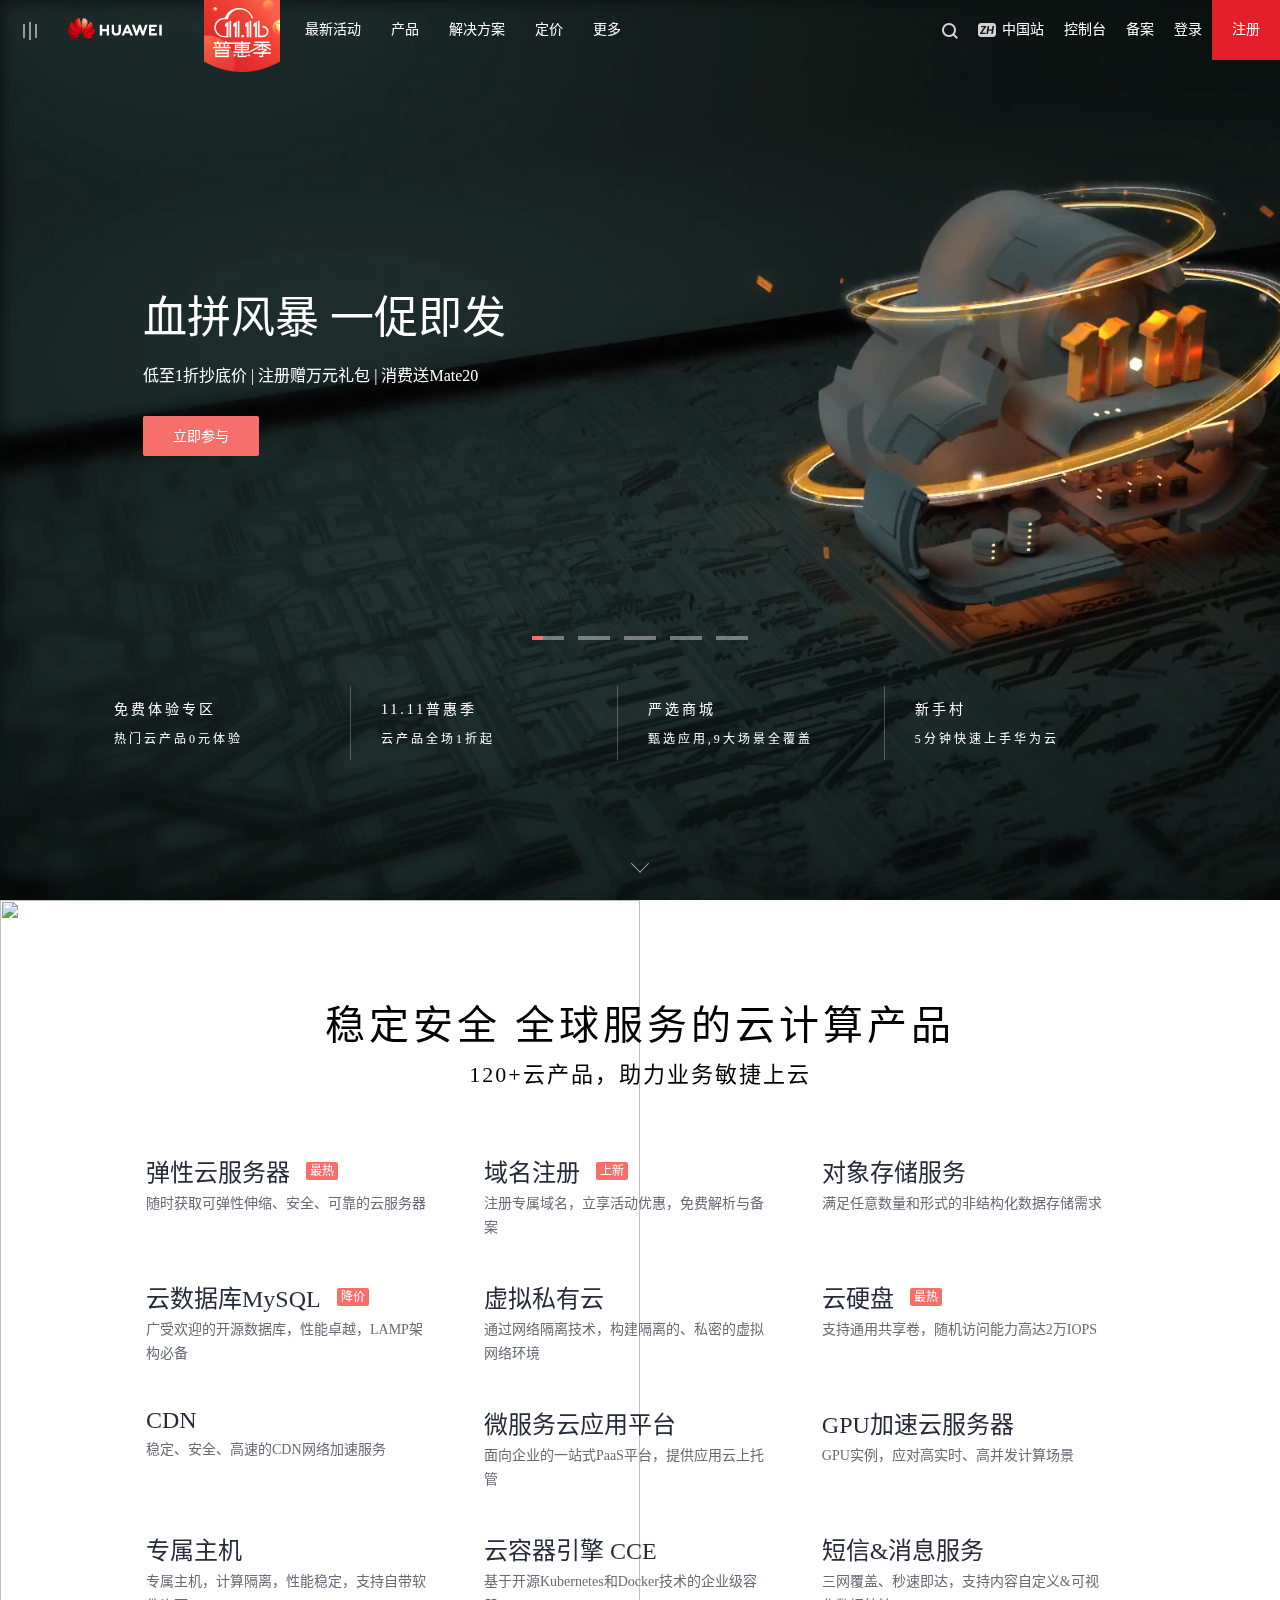
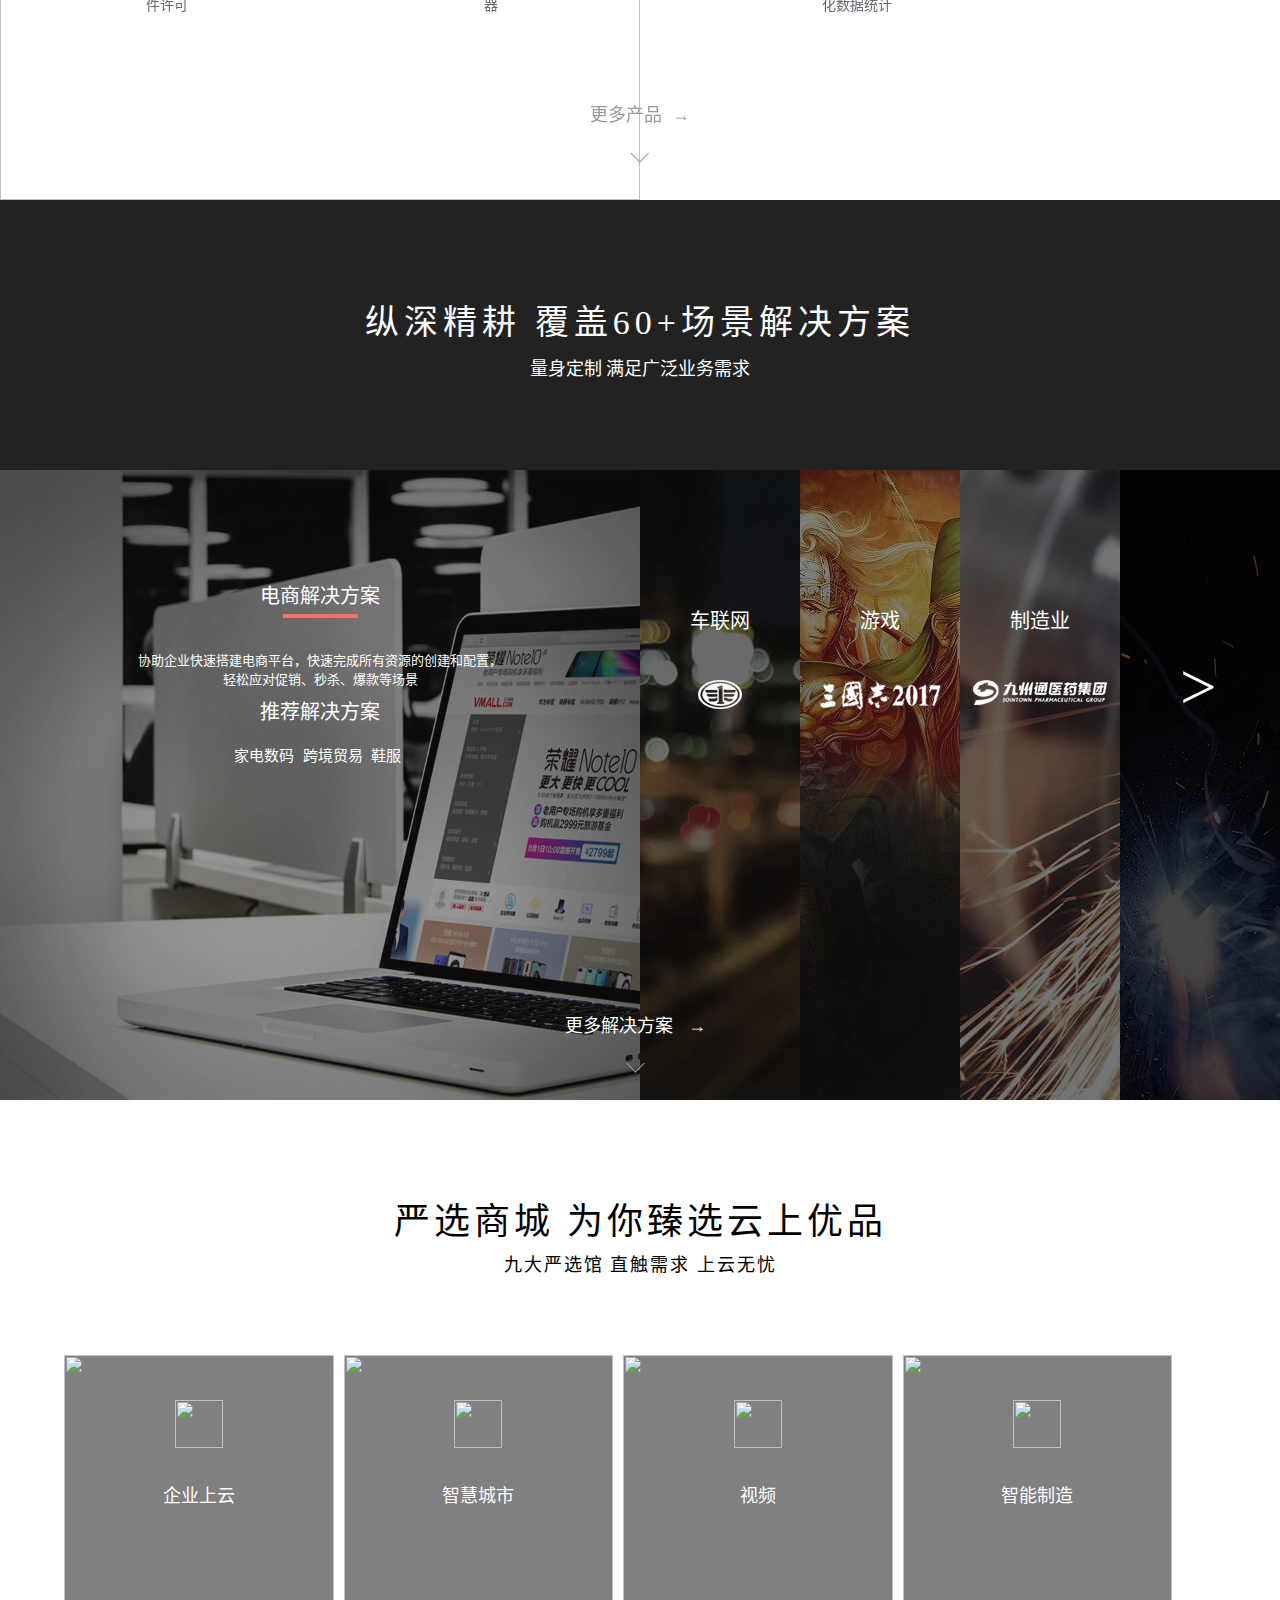
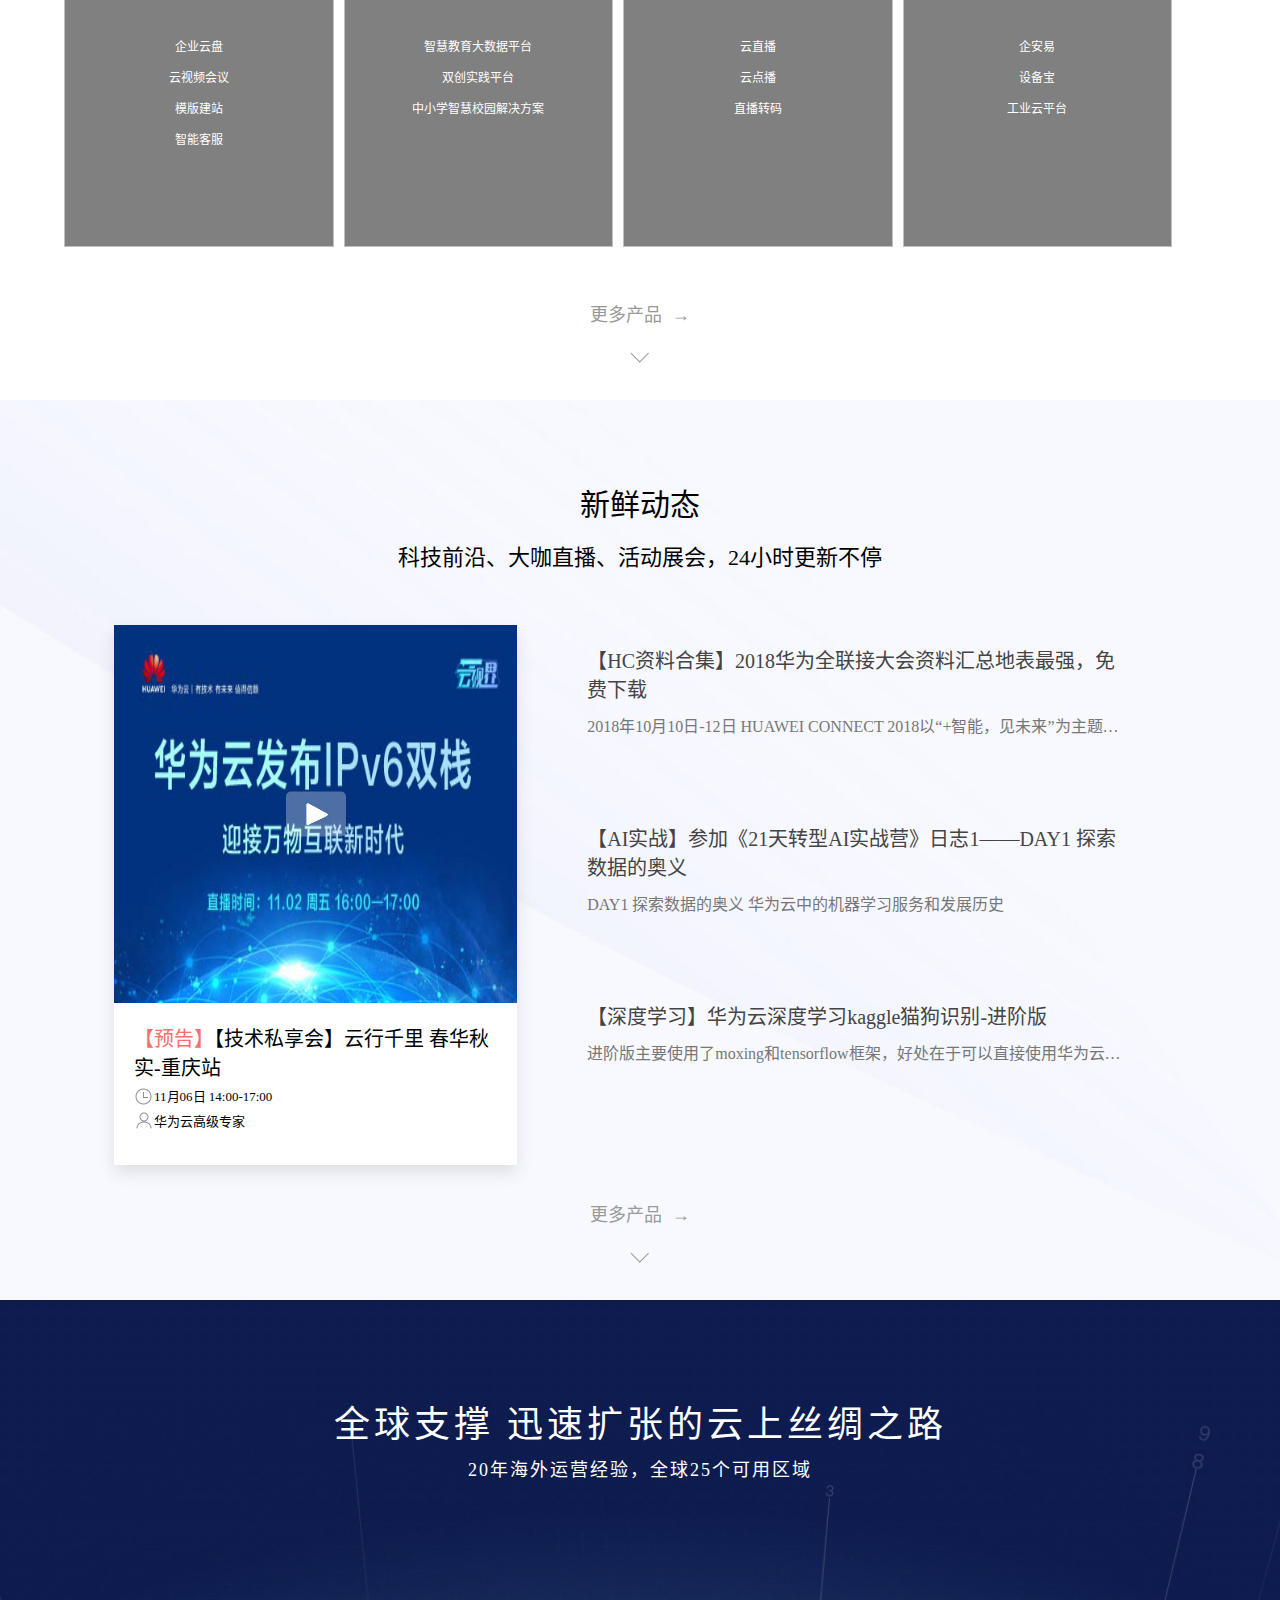
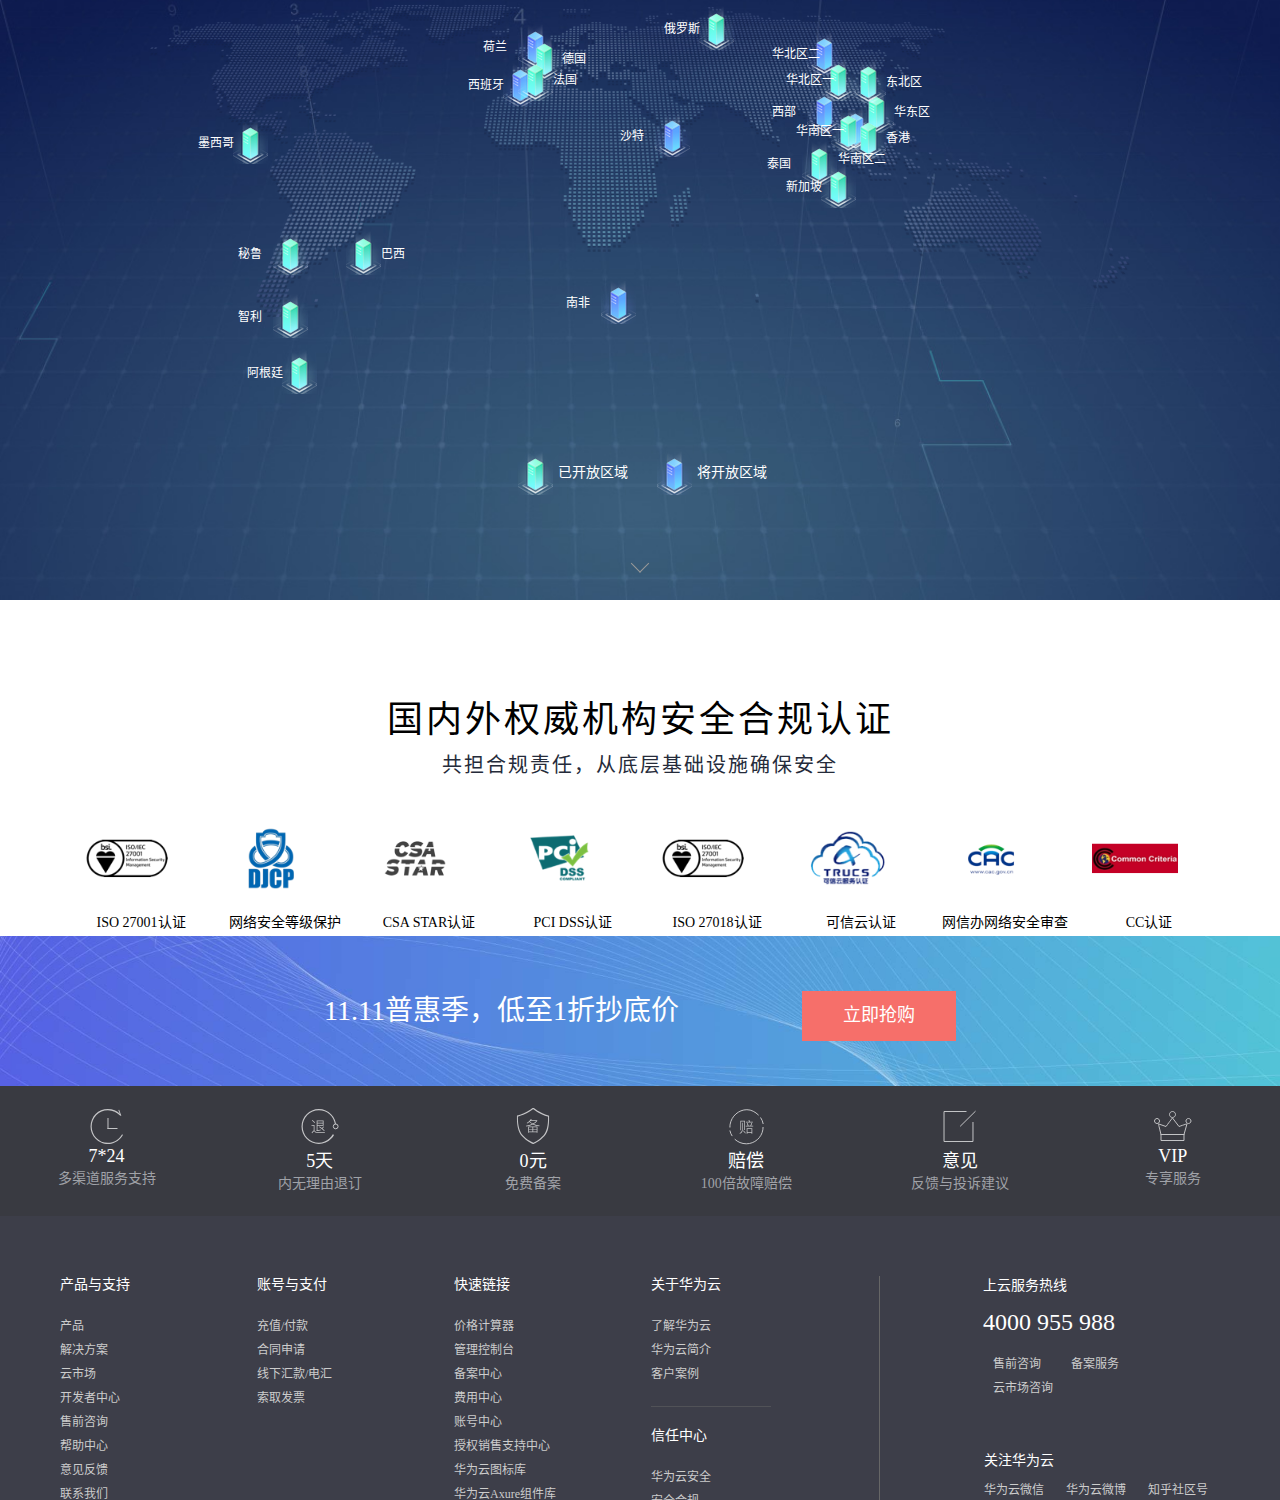
==== commit 51df1d67: "完整适配,准备发布1.0版本" ====
--- a/index.html
+++ b/index.html
@@ -887,11 +887,74 @@
     })
 </script>
 
+<div class="scroll-control">
+    <ul>
+        <li>
+            <div class="border"></div>
+            <div class="circle">
+                <span>最新活动</span>
+            </div>
+            <div class="bg"></div>
+            <div class="dot"></div>
+        </li>
+        <li>
+            <div class="border"></div>
+            <div class="circle">
+                <span>云产品</span>
+            </div>
+            <div class="bg"></div>
+            <div class="dot"></div>
+        </li>
+        <li>
+            <div class="border"></div>
+            <div class="circle">
+                <span>解决方案</span>
+            </div>
+            <div class="bg"></div>
+            <div class="dot"></div>
+        </li>
+        <li>
+            <div class="border"></div>
+            <div class="circle">
+                <span>云市场</span>
+            </div>
+            <div class="bg"></div>
+            <div class="dot"></div>
+        </li>
+        <li>
+            <div class="border"></div>
+            <div class="circle">
+                <span>新鲜动态</span>
+            </div>
+            <div class="bg"></div>
+            <div class="dot"></div>
+        </li>
+        <li>
+            <div class="border"></div>
+            <div class="circle">
+                <span>全球站点</span>
+            </div>
+            <div class="bg"></div>
+            <div class="dot"></div>
+        </li>
+        <li>
+            <div class="border"></div>
+            <div class="circle">
+                <span>安全认证</span>
+            </div>
+            <div class="bg"></div>
+            <div class="dot"></div>
+        </li>
+    </ul>
+</div>
+
 <div class="swiper-box">
     <div class="swiper1">
         <div class="banner-bg">
-            <video src="video/video1.mp4" autoplay preload loop muted></video>
-            <a class="bg-link" href=""></a>
+            <div class="video">
+                <video src="video/video1.mp4" autoplay preload loop muted></video>
+                <a class="bg-link" href=""></a>
+            </div>
         </div>
         <div class="banner-title">
             <div class="title active">
@@ -951,6 +1014,120 @@
                 <p>5分钟快速上手华为云</p>
             </a></li>
         </ul>
+        <div class="next-arrow"><p class="page-next"></p></div>
+    </div>
+    <div class="swiper2">
+        <div class="sec-bg">
+            <div class="bg-top">
+                <img src="img/homepage-product-bg-top.png" alt="" class="bg001">
+                <img src="img/homepage-product-bg-top.png" alt="" class="bg001">
+            </div>
+            <div class="bg-middle">
+                <img src="img/homepage-product-bg-middle.png" alt="" class="bg002">
+                <img src="img/homepage-product-bg-middle.png" alt="" class="bg002">
+            </div>
+            <div class="bg-bottom">
+                <img src="img/homepage-product-bg-bottom.png" alt="" class="bg003">
+                <img src="img/homepage-product-bg-bottom.png" alt="" class="bg003">
+            </div>
+        </div>
+        <div class="sec-content">
+            <div class="title">
+                <h1>稳定安全 全球服务的云计算产品</h1>
+                <h2>120+云产品，助力业务敏捷上云</h2>
+            </div>
+            <div class="sec-product clear-fix">
+                <div class="product-list">
+                    <ul>
+                        <li><a href="#" class="product-card">
+                            <h2>
+                                <span>弹性云服务器</span>
+                                <span class="product-tag">最热</span>
+                            </h2>
+                            <p class="product-text">随时获取可弹性伸缩、安全、可靠的云服务器</p>
+                        </a></li>
+                        <li><a href="#" class="product-card">
+                            <h2>
+                                <span>域名注册</span>
+                                <span class="product-tag">上新</span>
+                            </h2>
+                            <p class="product-text">注册专属域名，立享活动优惠，免费解析与备案</p>
+                        </a></li>
+                        <li><a href="#" class="product-card">
+                            <h2>
+                                <span>对象存储服务</span>
+                            </h2>
+                            <p class="product-text">满足任意数量和形式的非结构化数据存储需求</p>
+                        </a></li>
+                        <li><a href="#" class="product-card">
+                            <h2>
+                                <span>云数据库MySQL</span>
+                                <span class="product-tag">降价</span>
+                            </h2>
+                            <p class="product-text">广受欢迎的开源数据库，性能卓越，LAMP架构必备</p>
+                        </a></li>
+                        <li><a href="#" class="product-card">
+                            <h2>
+                                <span>虚拟私有云</span>
+                            </h2>
+                            <p class="product-text">通过网络隔离技术，构建隔离的、私密的虚拟网络环境</p>
+                        </a></li>
+                        <li><a href="#" class="product-card">
+                            <h2>
+                                <span>云硬盘</span>
+                                <span class="product-tag">最热</span>
+                            </h2>
+                            <p class="product-text">支持通用共享卷，随机访问能力高达2万IOPS</p>
+                        </a></li>
+                        <li><a href="#" class="product-card">
+                            <h2>
+                                <span>CDN</span>
+                            </h2>
+                            <p class="product-text">稳定、安全、高速的CDN网络加速服务</p>
+                        </a></li>
+                        <li><a href="#" class="product-card">
+                            <h2>
+                                <span>微服务云应用平台</span>
+                            </h2>
+                            <p class="product-text">面向企业的一站式PaaS平台，提供应用云上托管</p>
+                        </a></li>
+                        <li><a href="#" class="product-card">
+                            <h2>
+                                <span>GPU加速云服务器</span>
+                            </h2>
+                            <p class="product-text">GPU实例，应对高实时、高并发计算场景</p>
+                        </a></li>
+                        <li class="none"><a href="#" class="product-card">
+                            <h2>
+                                <span>专属主机</span>
+                            </h2>
+                            <p class="product-text">专属主机，计算隔离，性能稳定，支持自带软件许可</p>
+                        </a></li>
+                        <li class="none"><a href="#" class="product-card">
+                            <h2>
+                                <span>云容器引擎 CCE</span>
+                            </h2>
+                            <p class="product-text">基于开源Kubernetes和Docker技术的企业级容器</p>
+                        </a></li>
+                        <li class="none"><a href="#" class="product-card">
+                            <h2>
+                                <span>短信&消息服务</span>
+                            </h2>
+                            <p class="product-text">三网覆盖、秒速即达，支持内容自定义&可视化数据统计</p>
+                        </a></li>
+                    </ul>
+                </div>
+            </div>
+            <div class="more">
+                <p class="p">
+                    <a href="#">
+                        <span>更多产品</span>
+                        <i class="icon">&rarr;</i>
+                    </a>
+                </p>
+                <p class="page-next"></p>
+            </div>
+        </div>
     </div>
     <div class="swiper3">
         <div class="face">
@@ -1124,52 +1301,156 @@
         </div>
 
         <div class="more-fish"><p class="more-fish-p">更多解决方案<span>→</span></p>
-            <p class="main-foot-p"><span></span></p>
+            <p class="page-next"></p>
+        </div>
+    </div>
+    <div class="swiper4">
+        <div class="fourth-bg"></div>
+        <div class="fourth-content">
+            <div class="title">
+                <h1>严选商城 为你臻选云上优品</h1>
+                <h2>九大严选馆 直触需求 上云无忧</h2>
+            </div>
+            <div class="mall-app clear-fix">
+                <ul>
+                    <li>
+                        <div class="mall-app-card">
+                            <img src="img/homepage-mall-enterprise-bg.jpg" alt="" class="mall-bg-img ">
+                            <i>
+                                <img src="img/homepage-mall-enterprise-logo.png" alt="" class="mall-logo">
+                            </i>
+                            <h2>企业上云</h2>
+                            <span class="line"></span>
+                            <p>汇聚业界精品应用，实现企业轻资产敏捷创新</p>
+                            <div class="mall-app-card-bottom">
+                                <ul>
+                                    <li><a href="">企业云盘</a></li>
+                                    <li><a href="">云视频会议</a></li>
+                                    <li><a href="">模版建站</a></li>
+                                    <li><a href="">智能客服</a></li>
+                                </ul>
+                            </div>
+                        </div>
+                    </li>
+                    <li >
+                        <div class="mall-app-card">
+                            <img src="img/homepage-mall-solution-bg.jpg" alt="" class="mall-bg-img">
+                            <i>
+                                <img src="img/homepage-mall-solution-logo.png" alt="" class="mall-logo">
+                            </i>
+                            <h2>智慧城市</h2>
+                            <span class="line"></span>
+                            <p>深耕垂直行业，支持个性化定制，一站式解决客户诉求</p>
+                            <div class="mall-app-card-bottom">
+                                <ul>
+                                    <li><a href="">智慧教育大数据平台</a></li>
+                                    <li><a href="">双创实践平台</a></li>
+                                    <li><a href="">中小学智慧校园解决方案</a></li>
+                                </ul>
+                            </div>
+                        </div>
+                    </li>
+                    <li>
+                        <div class="mall-app-card">
+                            <img src="img/homepage-mall-video-bg.jpg" alt="" class="mall-bg-img">
+                            <i>
+                                <img src="img/homepage-mall-video-logo.png" alt="" class="mall-logo">
+                            </i>
+                            <h2>视频</h2>
+                            <span class="line"></span>
+                            <p>提供直播、转播、转码等视频能力，助力高效搭建视频业务</p>
+                            <div class="mall-app-card-bottom">
+                                <ul>
+                                    <li><a href="">云直播</a></li>
+                                    <li><a href="">云点播</a></li>
+                                    <li><a href="">直播转码</a></li>
+                                </ul>
+                            </div>
+                        </div>
+                    </li>
+                    <li>
+                        <div class="mall-app-card">
+                            <img src="img/homepage-mall-station-bg.jpg" alt="" class="mall-bg-img">
+                            <i>
+                                <img src="img/homepage-mall-station-logo.png" alt="" class="mall-logo">
+                            </i>
+                            <h2>智能制造</h2>
+                            <span class="line"></span>
+                            <p>覆盖设计仿真到经营管理各环节,实现敏捷创新、精细化运营</p>
+                            <div class="mall-app-card-bottom">
+                                <ul>
+                                    <li><a href="">企安易</a></li>
+                                    <li><a href="">设备宝</a></li>
+                                    <li><a href="">工业云平台</a></li>
+                                </ul>
+                            </div>
+                        </div>
+                    </li>
+                </ul>
+            </div>
+            <div class="more">
+                <p class="p">
+                    <a href="#">
+                        <span>更多产品</span>
+                        <i class="icon">&rarr;</i>
+                    </a>
+                </p>
+                <p class="page-next"></p>
+            </div>
         </div>
     </div>
     <div class="swiper5">
-        <div class="fresh">
-            <p class="fresh-p1">新鲜动态</p>
-            <p class="fresh-p2">科技前沿、大咖直播、活动展会，24小时更新不停</p>
-        </div>
+        <div class="bg">
+            <div class="fresh">
+                <p class="fresh-p1">新鲜动态</p>
+                <p class="fresh-p2">科技前沿、大咖直播、活动展会，24小时更新不停</p>
+            </div>
 
-        <div class="news">
-            <div class="authority">
-                <div class="blue-img">
-                    <img src="img/video1102.jpg" alt="">
-                    <span class="menban">
+            <div class="news">
+                <div class="authority">
+                    <div class="blue-img">
+                        <img src="img/video1102.jpg" alt="">
+                        <span class="menban">
                 <span class="delta"></span>
             </span>
+                    </div>
+                    <div class="notice">
+                        <p class="notice-p1"><span class="span1">【预告】</span><span class="span2">【技术私享会】云行千里 春华秋实-重庆站</span></p>
+                        <p class="notice-p2"><span><img src="img/homepage-news-icon-time.png" alt=""></span>11月06日 14:00-17:00
+                        </p>
+                        <p class="notice-p2"><span><img src="img/homepage-news-icon-people.png" alt=""></span>华为云高级专家</p>
+
+                    </div>
                 </div>
-                <div class="notice">
-                    <p class="notice-p1"><span class="span1">【预告】</span><span class="span2">【技术私享会】云行千里 春华秋实-重庆站</span></p>
-                    <p class="notice-p2"><span><img src="img/homepage-news-icon-time.png" alt=""></span>11月06日 14:00-17:00
-                    </p>
-                    <p class="notice-p2"><span><img src="img/homepage-news-icon-people.png" alt=""></span>华为云高级专家</p>
+                <div class="letter">
+                    <div class="letter-one">
+                        <p class="p">【HC资料合集】2018华为全联接大会资料汇总地表最强，免费下载</p>
+                        <span>2018年10月10日-12日 HUAWEI CONNECT 2018以“+智能，见未来”为主题在上海成功举办，本博文汇聚大会三天现场演讲资料，电梯式直达下载，欢迎小伙伴们下载学习。</span>
+                        <div class="enter"><a class="red" href="">DevCloud</a><a class="gray" href="">软件开发服务</a></div>
+                    </div>
+                    <div class="letter-one">
+                        <p>【AI实战】参加《21天转型AI实战营》日志1——DAY1 探索数据的奥义</p>
+                        <span> DAY1 探索数据的奥义 华为云中的机器学习服务和发展历史</span>
+                        <div class="enter"><a class="red" href="">华为云资料</a><a class="gray" href="">华为云资料月刊</a></div>
+                    </div>
+                    <div class="letter-one">
+                        <p>【深度学习】华为云深度学习kaggle猫狗识别-进阶版</p>
+                        <span>进阶版主要使用了moxing和tensorflow框架，好处在于可以直接使用华为云GPU，非常迅速即可调试，坏处在于需要对自己的代码进行修改以适配框架</span>
+                        <div class="enter"><a class="red" href="">Python</a><a class="gray" href="">博客</a></div>
+                    </div>
+                </div>
+            </div>
 
-                </div>
-            </div>
-            <div class="letter">
-                <div class="letter-one">
-                    <p class="p">【HC资料合集】2018华为全联接大会资料汇总地表最强，免费下载</p>
-                    <span>2018年10月10日-12日 HUAWEI CONNECT 2018以“+智能，见未来”为主题在上海成功举办，本博文汇聚大会三天现场演讲资料，电梯式直达下载，欢迎小伙伴们下载学习。</span>
-                    <div class="enter"><a class="red" href="">DevCloud</a><a class="gray" href="">软件开发服务</a></div>
-                </div>
-                <div class="letter-one">
-                    <p>【AI实战】参加《21天转型AI实战营》日志1——DAY1 探索数据的奥义</p>
-                    <span> DAY1 探索数据的奥义 华为云中的机器学习服务和发展历史</span>
-                    <div class="enter"><a class="red" href="">华为云资料</a><a class="gray" href="">华为云资料月刊</a></div>
-                </div>
-                <div class="letter-one">
-                    <p>【深度学习】华为云深度学习kaggle猫狗识别-进阶版</p>
-                    <span>进阶版主要使用了moxing和tensorflow框架，好处在于可以直接使用华为云GPU，非常迅速即可调试，坏处在于需要对自己的代码进行修改以适配框架</span>
-                    <div class="enter"><a class="red" href="">Python</a><a class="gray" href="">博客</a></div>
-                </div>
+            <div class="more">
+                <p class="p">
+                    <a href="#">
+                        <span>更多产品</span>
+                        <i class="icon">&rarr;</i>
+                    </a>
+                </p>
+                <p class="page-next"></p>
             </div>
         </div>
-
-        <div class="more-fresh"><p class="more-fresh-p">更多新闻动态<span>→</span></p></div>
-        <p class="foot-p"><span></span></p>
     </div>
     <div class="swiper6">
         <div class="bg"></div>
@@ -1306,17 +1587,253 @@
                 </div>
             </div>
         </div>
+        <div class="next-arrow"><p class="page-next"></p></div>
+    </div>
+    <div class="swiper7">
+        <!--头-->
+        <div id="tou">
+            <div class="sm">
+                <h1>国内外权威机构安全合规认证</h1>
+                <h2>共担合规责任，从底层基础设施确保安全</h2>
+            </div>
+            <div class="xm">
+                <div class="xm_1">
+                    <ul class="xm_2">
+                        <li><img src="img/xmtp02.png" alt="">
+                            <p>ISO 27001认证</p></li>
+                        <li><img src="img/xmtp03.png" alt="">
+                            <p>网络安全等级保护
+                            <p></li>
+                        <li><img src="img/xmtp04.png" alt="">
+                            <p> CSA STAR认证
+                            <p></li>
+                        <li><img src="img/xmtp05.png" alt="">
+                            <p>PCI DSS认证
+                            <p></li>
+                        <li><img src="img/xmtp02.png" alt="">
+                            <p>ISO 27018认证
+                            <p></li>
+                        <li><img src="img/xmtp06.png" alt="">
+                            <p>可信云认证
+                            <p></li>
+                        <li><img src="img/xmtp07.png" alt="">
+                            <p>网信办网络安全审查
+                            <p></li>
+                        <li><img src="img/xmtp08.png" alt="">
+                            <p>CC认证
+                            <p></li>
+                    </ul>
+                </div>
+            </div>
+        </div>
+        <!--中-->
+        <div id="zho">
+            <div class="zho_shang">
+                <div class="zho_shang_1">
+                    <p>11.11普惠季，低至1折抄底价</p>
+                    <a class="fu" href="">立即抢购</a>
+                </div>
+            </div>
+            <div class="zho_xiang">
+                <ul class="clear-fix">
+                    <li>
+                        <a href="">
+                            <img src="img/support.svg" alt="">
+                            <div class="content"><h2>7*24</h2>
+                            <span>多渠道服务支持</span></div>
+                        </a>
+                    </li>
+                    <li>
+                        <a href="">
+                            <img src="img/unsub.svg" alt="">
+                            <div class="content"><h2>5天</h2>
+                            <span>内无理由退订</span></div>
+                        </a>
+                    </li>
+                    <li>
+                        <a href="">
+                            <img src="img/record.svg" alt="">
+                            <div class="content"><h2>0元</h2>
+                            <span>免费备案</span></div>
+                        </a>
+                    </li>
+                    <li>
+                        <a href="">
+                            <img src="img/pay.svg" alt="">
+                            <div class="content"><h2>赔偿</h2>
+                            <span>100倍故障赔偿</span></div>
+                        </a>
+                    </li>
+                    <li>
+                        <a href="">
+                            <img src="img/feedback.svg" alt="">
+                            <div class="content"><h2>意见</h2>
+                            <span>反馈与投诉建议</span></div>
+                        </a>
+                    <li>
+                        <a href="">
+                            <img src="img/vip.svg" alt="">
+                            <div class="content"><h2>VIP</h2>
+                                <span>专享服务</span></div>
+                        </a>
+                    </li>
+                </ul>
+            </div>
+        </div>
+        <!--尾-->
+        <div id="wei" class="clear-fix">
+            <div class="wei_shang">
+                <div class="wei_shang_zho">
+                    <div class="wei_s_zuo">
+                        <dl class="z_1">
+                            <dt>产品与支持</dt>
+                            <dd><a class="footer-link" href="//www.huaweicloud.com/product/" target="_blank"
+                                   rel="nofollow">产品</a></dd>
+                            <dd><a class="footer-link" href="//www.huaweicloud.com/solution/" target="_blank" rel="nofollow">解决方案</a>
+                            </dd>
+                            <dd><a class="footer-link" href="//app.huaweicloud.com" target="_blank" rel="nofollow">云市场</a></dd>
+                            <dd><a class="footer-link" href="//developer.huaweicloud.com" target="_blank"
+                                   rel="nofollow">开发者中心</a></dd>
+                            <dd><a class="footer-link" href="https://www.huaweicloud.com/consultation" target="_blank"
+                                   rel="nofollow">售前咨询</a></dd>
+                            <dd><a class="footer-link" href="//support.huaweicloud.com" target="_blank" rel="nofollow">帮助中心</a>
+                            </dd>
+                            <dd><a class="footer-link" href="//portal.huaweicloud.com/feedback" target="_blank" rel="nofollow">意见反馈</a>
+                            </dd>
+                            <dd><a class="footer-link" href="//www.huaweicloud.com/about/contact.html" target="_blank"
+                                   rel="nofollow">联系我们</a></dd>
+                            <dd><a class="footer-link" href="//www.huaweicloud.com/about/VIP_client.html" target="_blank"
+                                   rel="nofollow">支持与服务计划</a></dd>
+                        </dl>
+                        <dl class="z_2">
+                            <dt>账号与支付</dt>
+                            <dd><a class="footer-link" href="//account.huaweicloud.com/usercenter/#/userindex/balanceRecharge"
+                                   target="_blank" rel="nofollow">充值/付款</a></dd>
+                            <dd><a class="footer-link"
+                                   href="//account.huaweicloud.com/usercenter/?locale=zh-cn&amp;agencyId=1ed3f1041585452bb4770842b2d1dbb8&amp;region=cn-north-1#/userindex/contractApply"
+                                   target="_blank" rel="nofollow">合同申请</a></dd>
+                            <dd><a class="footer-link" href="//account.huaweicloud.com/usercenter/#/userindex/balanceRecharge"
+                                   target="_blank" rel="nofollow">线下汇款/电汇</a></dd>
+                            <dd><a class="footer-link" href="//account.huaweicloud.com/usercenter/#/userindex/invoiceCenter"
+                                   target="_blank" rel="nofollow">索取发票</a></dd>
+                        </dl>
+                        <dl class="z_3">
+                            <dt>快速链接</dt>
+                            <dd><a class="footer-link" href="//portal.huaweicloud.com/pricing" target="_blank" rel="nofollow">价格计算器</a>
+                            </dd>
+                            <dd><a class="footer-link"
+                                   href="https://console.huaweicloud.com/console/?region=cn-east-2&amp;locale=zh-cn#/home"
+                                   target="_blank" rel="nofollow">管理控制台</a></dd>
+                            <dd><a class="footer-link" href="//support.huaweicloud.com/beian_index.html" target="_blank"
+                                   rel="nofollow">备案中心</a></dd>
+                            <dd><a class="footer-link"
+                                   href="//account.huaweicloud.com/usercenter/?locale=zh-cn#/userindex/allview" target="_blank"
+                                   rel="nofollow">费用中心</a></dd>
+                            <dd><a class="footer-link"
+                                   href="//account.huaweicloud.com/usercenter/?agencyId=ef87414dfee34e5e84679275504170a9&amp;region=cn-east-2&amp;locale=zh-cn#/accountindex/accountInfo"
+                                   target="_blank" rel="nofollow">账号中心</a></dd>
+                            <dd><a class="footer-link" href="https://www.huaweicloud.com/service/authorized_sales_support.html"
+                                   target="_blank" rel="nofollow">授权销售支持中心</a></dd>
+                            <dd><a class="footer-link" href="//developer.huaweicloud.com/dsource/" target="_blank"
+                                   rel="nofollow">华为云图标库</a></dd>
+                            <dd><a class="footer-link" href="//developer.huaweicloud.com/axurelib/"
+                                   target="_blank">华为云Axure组件库</a></dd>
+                        </dl>
+                        <dl class="z_4">
+                            <dt>关于华为云</dt>
+                            <dd><a class="footer-link" href="//www.huaweicloud.com/about/index.html" target="_blank"
+                                   rel="nofollow">了解华为云</a></dd>
+                            <dd><a class="footer-link" href="//www.huaweicloud.com/about/about_us.html" target="_blank"
+                                   rel="nofollow">华为云简介</a></dd>
+                            <dd><a class="footer-link" href="//www.huaweicloud.com/cases/cases_1.html" target="_blank"
+                                   rel="nofollow">客户案例</a></dd>
+                            <dd class="split-line"></dd>
+                            <dt>信任中心</dt>
+                            <dd><a class="footer-link" href="//www.huaweicloud.com/securecenter/overallsafety.html"
+                                   target="_blank" rel="nofollow">华为云安全</a></dd>
+                            <dd><a class="footer-link" href="//www.huaweicloud.com/securecenter/safetycompliance.html"
+                                   target="_blank" rel="nofollow">安全合规</a></dd>
+                        </dl>
+                        <div class="z_5">
+                            <span>其他链接</span>
+                            <a class="footer-link" href="//www.huawei.com/cn/?ic_medium=direct&amp;ic_source=surlent"
+                               target="_blank" rel="nofollow">华为官网</a>
+                            <a class="footer-link" href="//developer.huawei.com/ict/cn" target="_blank"
+                               rel="nofollow">华为开发者中心</a>
+                            <a class="footer-link" href="//developer.huawei.com/cn/consumer" target="_blank" rel="nofollow">华为开发者联盟</a>
+                            <a class="footer-link" href="//e.huawei.com/cn/" target="_blank" rel="nofollow">华为企业业务</a>
+                            <a class="footer-link" href="//www.vmall.com/#cid=92120" target="_blank" rel="nofollow">华为商城</a>
+                            <a class="footer-link" href="//career.huawei.com/reccampportal/#campus4/content.html"
+                               target="_blank" rel="nofollow">华为招聘</a>
+                        </div>
+
+
+                    </div>
+                    <div class="wei_s_you">
+                        <div class="wei_s_you_1">
+                            <div class="wei_s_you_sang">
+                                <p>上云服务热线</p>
+                                <span>4000 955 988</span>
+                                <ul>
+                                    <li>售前咨询</li>
+                                    <li>备案服务</li>
+                                    <li>云市场咨询</li>
+                                </ul>
+                            </div>
+                            <div class="wei_s_you_xia">
+                                <p>关注华为云</p>
+                                <span>华为云微信</span>
+                                <span>华为云微博</span>
+                                <span>知乎社区号</span>
+                                <img src="img/ewm.jpg" alt="">
+                                <img src="img/ewm0.jpg" alt="">
+                                <img src="img/ewm1.png" alt="">
+                            </div>
+                        </div>
+                    </div>
+                </div>
+            </div>
+            <div class="wei_xiang">
+                <div class="da clear-fix">
+                    <div class="da_1">
+                        <ul class="clear-fix">
+                            <li>法律声明</li>
+                            <li>隐私政策声明</li>
+                            <li>可接受的使用政策</li>
+                            <li>华为云用户协议</li>
+                            <li>举报不良信息</li>
+                        </ul>
+                    </div>
+                    <div class="da_2">
+                        <div class="footer-copyright">
+                            <span>版权所有 © 华为软件技术有限公司 2018</span>
+                            <span>保留一切权利</span>
+                            <span>苏ICP备17040376号-5</span>
+                            <span>苏B2-20130048号</span>
+                        </div>
+                        <div class="footer-record">
+                            <img src="img/a6.png" alt="">
+                            <img src="img/beianbgs.png" alt="">
+                            <span>苏公网安备 32011402010008号</span>
+                        </div>
+                    </div>
+                </div>
+            </div>
+        </div>
     </div>
 </div>
+
 <script>
     $(function() {
-        $('.swiper-box>div').each(function() {
-            $(this).height($(window).height());
-        })
+        for (var i = 0; i < $('.swiper-box>div').length; i++) {
+            $('.swiper-box>div').eq(i).height($(window).height());
+
+        }
     })
 </script>
 <script src="js/main.js"></script>
 <script src="js/swiper1.js"></script>
+<script src="js/swiper2.js"></script>
 <script src="js/swiper3.js"></script>
 <script src="js/swiper5.js"></script>
 <script src="js/swiper6.js"></script>
--- a/css/style.css
+++ b/css/style.css
@@ -39,11 +39,15 @@
     width: 100%;
     height: 60px;
     font-size: 14px;
+    background-color: transparent;
+    position: fixed;
+    top: 0;
+    left: 0;
+    transition: all .3s;
+}
+.header.nav-shadow {
     background-color: #222;
     box-shadow: 0 0 10px 0 rgba(0,0,0,.3);
-    position: fixed;
-    top: 0;
-    left: 0;
 }
 
 .header>div {
@@ -470,6 +474,83 @@
 
 /*endregion*/
 
+/*region 右侧圆形按钮*/
+.scroll-control {
+    height: 200px;
+    color: #fff;
+    position: fixed;
+    right: 30px;
+    top: 50%;
+    transform: translateY(-50%);
+    z-index: 999;
+    display: none;
+}
+
+.scroll-control li {
+    position: relative;
+    height: 16px;
+    margin-bottom: 10px;
+    cursor: pointer;
+}
+
+.scroll-control .active .border {
+    border: 1px solid #f66f6a;
+}
+.scroll-control .active .dot {
+    background-color: #f66f6a;
+}
+
+.scroll-control .hover .bg {
+    right: 0;
+    top: -1px;
+    width: 80px;
+    height: 18px;
+    border-radius: 8px;
+}
+
+.scroll-control .border {
+    width: 16px;
+    height: 16px;
+    border-radius: 50%;
+    position: absolute;
+    top: -1px;
+    right: 0;
+}
+
+.scroll-control .circle {
+    display: none;
+    height: 16px;
+    width: 50px;
+    padding-right: 20px;
+    font-size: 12px;
+    position: absolute;
+    top: -1px;
+    right: 0;
+    z-index: 2;
+}
+
+.scroll-control .bg,
+.scroll-control .dot {
+    width: 8px;
+    height: 8px;
+    border-radius: 50%;
+    position: absolute;
+    top: 4px;
+    right: 4.5px;
+    transition: all .15s;
+}
+
+.scroll-control .bg {
+    background-color: #f66f6a;
+    z-index: 1;
+}
+.scroll-control .dot {
+    background-color: #222;
+    z-index: 2;
+}
+/*endregion*/
+
+
 .swiper-box {
     position: relative;
     width: 100%;
@@ -478,7 +559,7 @@
 
 .swiper1, .swiper2, .swiper3,
 .swiper4, .swiper5, .swiper6,
-.swiper7, .swiper8
+.swiper7
 {
     min-height: 530px;
     width: 100%;
@@ -490,20 +571,22 @@
 
 /*region 第一块*/
 
-.swiper1 {
+.swiper1 .banner-bg {
+    width: 100%;
+    height: 100%;
     background: transparent url("../img/banner-bg.jpg");
-    background-size: 100%;
-}
-
-.swiper1 .banner-bg {
-    width: 100%;
-    height: 100%;
+    background-size: 100% 100%;
     position: absolute;
     top: 0;
     left: 0;
 }
-
-.swiper1 .banner-bg video {
+.swiper1 .banner-bg .video {
+    width: 100%;
+    height: 100%;
+    overflow: hidden;
+}
+
+.swiper1 .banner-bg .video video {
     width: 100%;
     transition: all .3s;
 }
@@ -653,8 +736,261 @@
     letter-spacing: 3px;
     transition: 0.2s;
 }
-
-
+.swiper1 .next-arrow,
+.swiper6 .next-arrow
+{
+    position: absolute;
+    bottom: 10px;
+    left: 50%;
+    transform: translateX(-50%);
+    z-index: 999;
+}
+
+
+/*endregion*/
+
+/*region 第二块*/
+.swiper2 {
+    width: 100%;
+    min-width: 1024px;
+    box-sizing: border-box;
+    overflow: hidden;
+    background: url("../img/homepage-product-bg.jpg") no-repeat;
+    background-size: cover;
+}
+
+/* .title */
+.swiper2 .title,
+.swiper4 .title
+{
+    width: 100%;
+    height: 20%;
+    text-align: center;
+    /*background: deeppink;*/
+}
+
+.swiper2 .title h1,
+.swiper4 .title h1
+{
+    padding-top: 46px;
+    font-size: 40px;
+    line-height: 40px;
+    letter-spacing: 4px;
+    font-weight: 500;
+}
+
+.swiper2 .title h2,
+.swiper4 .title h2
+{
+    margin-top: 5px;
+    font-size: 22px;
+    line-height: 48px;
+    letter-spacing: 2px;
+    font-weight: 500;
+}
+
+/*  #sec */
+.swiper2 .sec {
+    background: #DBEEF6;
+    padding-top: 60px;
+    box-sizing: border-box;
+    /*width: 100%;*/
+    /*height: 100%;*/
+    /*position: relative;*/
+    overflow: hidden;
+}
+
+/*  .product-bg */
+.swiper2 .sec-bg {
+    width: 100%;
+    height: 100%;
+    overflow: hidden;
+    position: absolute;
+    top: 0;
+    left: 0;
+    z-index: 1;
+}
+
+.swiper2 .bg-top, .bg-middle, .bg-bottom {
+    width: 200%;
+    height: 100%;
+    position:absolute;
+    top: 0;
+    left: 0;
+    animation: one 18s linear infinite;
+}
+
+.swiper2 .sec-bg img {
+    width: 50%;
+    height: 100%;
+    float: left;
+}
+
+.swiper2 .bg-middle {
+    animation-delay: 3s;
+}
+
+.swiper2 .bg-bottom {
+    animation-delay: 5s;
+}
+
+@keyframes one {
+    from {
+        left: 0
+    }
+    to {
+        left: -100%;
+    }
+}
+
+/*  .content */
+.swiper2 .sec-content {
+    padding-top: 60px;
+    box-sizing: border-box;
+    width: 100%;
+    height: 100%;
+    position: absolute;
+    top: 0;
+    left: 0;
+    z-index: 2;
+}
+
+/*.sec-product*/
+.swiper2 .sec-product {
+    width: 100%;
+    height: 60%;
+    box-sizing: border-box;
+    padding: 0 10%;
+}
+
+.swiper2 .sec-product .product-list,
+.swiper2 .sec-product .product-list ul
+{
+    width: 100%;
+    height: 100%;
+}
+
+.swiper2 .sec-product ul li {
+    float: left;
+    width: 33%;
+    height: 25%;
+    box-sizing: border-box;
+    padding-right: 20px;
+}
+
+.swiper2 .product-card {
+    display: inline-block;
+    width: 100%;
+    height: 100%;
+    box-sizing: border-box;
+    padding: 10px 18px 20px;
+    margin-top: 15px;
+    border-radius: 2px;
+    transition: 0.5s;
+}
+
+.swiper2 .product-card h2 {
+    color: #252b3a;
+    font-size: 24px;
+    font-weight: 500;
+}
+
+.swiper2 .product-card:hover {
+    background: #fff;
+    box-shadow: 0 30px 40px 0 rgba(130, 98, 98, 0.1);
+}
+
+.swiper2 .product-card:hover h2 {
+    color: #f66f6a;
+}
+
+.swiper2 .product-tag {
+    display: inline-block;
+    font-size: 12px;
+    line-height: 18px;
+    color: #fff;
+    background: #f66f6a;
+    padding: 0 4px;
+    border-radius: 2px;
+    margin-left: 10px;
+}
+
+.swiper2 .product-card h2 span {
+    vertical-align: middle;
+}
+
+.swiper2 .product-text {
+    font-size: 14px;
+    color: #666a75;
+    line-height: 24px;
+    margin-top: 4px;
+    text-overflow: ellipsis;
+}
+
+/*  .more*/
+.swiper2 .more,
+.swiper4 .more,
+.swiper5 .more
+{
+    position: absolute;
+    bottom: 20px;
+    left: 50%;
+    transform: translateX(-50%);
+    z-index: 10;
+}
+
+.swiper2 .more a,
+.swiper4 .more a,
+.swiper5 .more a
+{
+    font-size: 18px;
+    line-height: 24px;
+    color: #999;
+    transition: 0.5s;
+}
+
+.swiper2 .more a:hover,
+.swiper4 .more a:hover,
+.swiper5 .more a:hover
+{
+    color: #f66f6a;
+}
+
+.swiper2 .icon,
+.swiper4 .icon,
+.swiper5 .icon
+{
+    margin-left: 5px;
+    position: relative;
+}
+
+.page-next
+{
+    width: 12px;
+    height: 12px;
+    border-top: 1px solid #999;
+    border-right: 1px solid #999;
+    transform: rotate(135deg);
+    margin: 20px auto;
+    position: relative;
+    animation: down 1s alternate infinite;
+    cursor: pointer;
+}
+
+@keyframes down {
+    from {
+        top: 0;
+    }
+    to {
+        top: -10px;
+    }
+}
+
+.page-next:hover
+{
+    border-color: #f66f6a;
+    animation-play-state: paused;
+}
 /*endregion*/
 
 /*region 第三块*/
@@ -1064,18 +1400,212 @@
 }
 /*endregion*/
 
+/*region 第四块*/
+.swiper4 {
+    position: relative;
+    overflow: hidden;
+}
+.swiper4 .title {
+    box-sizing: border-box;
+    width: 100%;
+    height: 25%;
+    padding-top: 80px;
+    text-align: center;
+    /*background: deeppink;*/
+}
+
+.swiper4 .title h1 {
+    padding-top: 26px;
+    font-size: 36px;
+    line-height: 32px;
+    letter-spacing: 4px;
+    font-weight: 500;
+}
+
+.swiper4 .title h2 {
+    margin-top: 15px;
+    font-size: 18px;
+    line-height: 25px;
+    letter-spacing: 2px;
+    font-weight: 500;
+}
+
+.swiper4 .fourth-bg {
+    width: 100%;
+    height: 100%;
+    background: url("../img/homepage-mall-bg.jpg") center top;
+    background-size: 100%;
+    animation: mall-bg 50s linear infinite;
+    position: absolute;
+    top: 0;
+    left: 0;
+    z-index: 1;
+}
+
+@keyframes mall-bg {
+    from {
+        top: 0;
+    }
+    to {
+        top: -100%;
+    }
+}
+
+.swiper4 .fourth-content {
+    width: 100%;
+    height: 100%;
+    box-sizing: border-box;
+    background-color: transparent;
+    position: relative;
+    z-index: 99;
+}
+
+.swiper4 .mall-app {
+    padding-top: 30px;
+    box-sizing: border-box;
+    width: 100%;
+    height: 58%;
+}
+
+.swiper4 .mall-app>ul {
+    max-width: 1366px;
+    height: 100%;
+    margin: 0 auto;
+}
+
+.swiper4 .mall-app > ul > li {
+    background: grey;
+    float: left;
+    width: 23.4%;
+    height: 100%;
+    margin-right: 20px;
+    position: relative;
+    overflow: hidden;
+    cursor: pointer;
+}
+
+.swiper4 .mall-app-card {
+    font-size: 16px;
+    width: 100%;
+    height: 100%;
+    position: relative;
+}
+
+.swiper4 .mall-app-card i {
+    width: 48px;
+    height: 48px;
+    position: absolute;
+    top: 45px;
+    left: 50%;
+    transform: translateX(-50%);
+}
+.swiper4 .mall-bg-img {
+    width: 100%;
+    height: 100%;
+    transition: 0.5s;
+}
+
+.swiper4 .mall-app > ul > li:hover .mall-bg-img {
+    transform: scale(1.02)
+}
+
+.swiper4 .mall-logo {
+    width: 100%;
+    height: 100%;
+    /*background: #ff4400;*/
+}
+
+.swiper4 .mall-app-card > h2 {
+    width: 100%;
+    font-size: 18px;
+    font-weight: 500;
+    line-height: 22px;
+    color: #fff;
+    text-align: center;
+    position: absolute;
+    top: 130px;
+
+}
+
+.swiper4 .mall-app-card .line {
+    width: 0;
+    height: 4px;
+    background: #f66f6a;
+    margin: 0 auto;
+    position: absolute;
+    top: 165px;
+    left: 0;
+    right: 0;
+    transition: width 0.2s linear;
+}
+
+.swiper4 .mall-app-card > p {
+    padding-left: 20px;
+    padding-right: 20px;
+    font-size: 12px;
+    line-height: 18px;
+    color: #fff;
+    position: absolute;
+    top: 130px;
+    text-align: center;
+    opacity: 0;
+    margin-top: 10px;
+    transition: 0.2s;
+}
+
+.swiper4 .mall-app-card-bottom {
+    height: 50%;
+    line-height: 18px;
+    margin: 0 auto;
+    position: absolute;
+    bottom: 0;
+    left: 0;
+    right: 0;
+    text-align: center;
+}
+.swiper4 .mall-app-card-bottom > ul {
+    width: 100%;
+    position: absolute;
+    top: 30px;
+    left: 0;
+}
+
+.swiper4 .mall-app-card-bottom a {
+    color: #fff;
+    font-size: 16px;
+}
+
+.swiper4 .mall-app-card-bottom > ul > li {
+    line-height: 30px;
+
+}
+
+.swiper4 .mall-app-card-bottom > ul > li > a:hover {
+    color: #f66f6a
+}
+
+.swiper4 .fourth .more {
+    padding-top: 25px;
+}
+/*endregion*/
+
 /*region 第五块*/
 .swiper5 {
     min-width: 1024px;
+}
+
+.swiper5 .bg {
+    width: 100%;
+    height: 100%;
     background: url("../img/homepage-news-bg.jpg") no-repeat;
-    background-size: 100% 100%;
-    /*overflow: hidden;*/
-    /*text-align: center;*/
+    background-size: cover;
 }
 
 .fresh {
     min-width: 1024px;
-    /*background-color: #f00;*/
+    height: 25%;
+    padding-top: 80px;
+    box-sizing: border-box;
     text-align: center;
 
 }
@@ -1083,7 +1613,6 @@
 .fresh .fresh-p1 {
     font-size: 30px;
     margin-bottom: 15px;
-    padding-top: 100px;
 }
 
 .fresh .fresh-p2 {
@@ -1091,19 +1620,19 @@
 }
 
 .swiper5 .news {
-    width: 1320px;
-    padding-top: 50px;
-    padding-bottom: 20px;
-    overflow: hidden;
-    margin: auto;
-
+    min-width: 1024px;
+    width: 100%;
+    height: 60%;
+    box-sizing: border-box;
+    padding: 0 5%;
 }
 
 .authority {
     float: left;
     margin-left: 50px;
     cursor: pointer;
-    width: 500px;
+    width: 35%;
+    height: 100%;
     box-shadow: 0 8px 16px 0 rgba(0, 0, 0, 0.1);
     transition: box-shadow .3s;
 }
@@ -1113,7 +1642,7 @@
 
 .authority .blue-img {
     width: 100%;
-    height: 280px;
+    height: 70%;
     overflow: hidden;
     position: relative;
 }
@@ -1123,8 +1652,9 @@
     height: 45px;
     position: absolute;
     background-color: rgba(255, 255, 255, 0.3);
-    top: 115px;
-    left: 220px;
+    top: 50%;
+    left: 50%;
+    transform: translate(-50%,-50%);
     z-index: 998;
     border-radius: 5px;
     transition: all .3s;
@@ -1146,6 +1676,8 @@
 
 .authority .blue-img img {
     transition: 0.3s;
+    width: 100%;
+    height: 100%;
 }
 
 .authority .blue-img:hover img {
@@ -1153,14 +1685,16 @@
 }
 
 .authority .notice {
-    width: 100%;
-    height: 100px;
+    box-sizing: border-box;
+    padding:20px;
+    width: 100%;
+    height: 30%;
     background-color: #fff;
 }
 
 .authority .notice .notice-p1 {
     font-size: 20px;
-    margin-left: 20px;
+
 }
 
 .authority .notice .notice-p1 .span1 {
@@ -1169,27 +1703,25 @@
 
 .authority .notice .notice-p2 {
     margin-top: 5px;
-    margin-bottom: 5px;
-    margin-left: 15px;
+    font-size: 13px;
 }
 
 .authority .notice .notice-p2 span img {
-    width: 25px;
-    height: 25px;
-    margin-left: 10px;
-    margin-right: 10px;
+    width: 20px;
+    height: 20px;
 }
 
 .letter {
     float: left;
-    width: 720px;
-    height: 380px;
-    margin-left: 15px;
+    width: 50%;
+    height: 100%;
+    margin-left: 50px;
     cursor: pointer;
 }
 
 .letter .letter-one {
-    height: 90px;
+    height: 33%;
+    box-sizing: border-box;
     padding: 20px;
 }
 
@@ -1214,6 +1746,7 @@
     text-overflow: ellipsis;
     white-space: nowrap;
     overflow: hidden;
+    padding: 10px 0;
 }
 
 .letter .enter {
@@ -1264,7 +1797,9 @@
 
 .foot-p {
     text-align: center;
-    margin-top: 8px;
+    position: absolute;
+    top: 20px;
+    left: 50%;
 }
 
 .foot-p span {
@@ -1482,6 +2017,422 @@
     font-size: 14px;
 }
 
+/*region 第七块*/
+
+
+/*头部*/
+.swiper7 {
+    width: 100%;
+    min-width: 1024px;
+    /*padding-top: 60px;*/
+    box-sizing: border-box;
+    overflow-y: auto;
+}
+
+.swiper7 #tou{
+    width: 100%;
+    height: 336px;
+}
+.swiper7 #tou h1{
+    font-size: 36px;
+    line-height: 40px;
+    text-align: center;
+    padding-top: 100px;
+    letter-spacing: 3px;
+    color: inherit;
+    font-weight:inherit  ;
+}
+.swiper7 #tou h2{
+    margin-top: 5px;
+    font-size: 20px;
+    line-height: 40px;
+    letter-spacing: 2px;
+    color: #252b3a;
+    text-align: center;
+    font-weight:inherit  ;
+}
+.swiper7 #tou .sm {
+    width:100%;
+}
+.swiper7 #tou .xm{
+    width: 100%;
+    height: 256px;
+}
+.xm_1{
+    width: 100%;
+    height: 158px;
+}
+.xm_1 ul {
+    width: 90%;
+    height: 158px;
+    margin: 0 auto;
+}
+.xm_1 .xm_2 li{
+    width: 12.5%;
+    float: left;
+    margin-top: 30px;
+}
+.xm_1 .xm_2 li img{
+    height: 86px;
+    width: 86px;
+    margin-left: 20px;
+}
+.xm_1 .xm_2 li p{
+    margin-left: 10px;
+    margin-top: 12px;
+    text-align: center;
+    font-size: 14px;
+    line-height: 20px;
+}
+/*中间*/
+#zho{
+    height: 250px;
+    width: 100%;
+    position: relative;
+    /*background: red;*/
+
+}
+#zho {
+    width: 100%;
+    height: 250px;
+    /*background: yellow;*/
+    /*z-index: 1;*/
+}
+#zho .zho_shang {
+    width: 100%;
+    height: 150px;
+    background: url('../img/xm.jpg') no-repeat;
+    background-size: cover;
+    z-index: 0;
+    position: relative;
+}
+#zho .zho_shang .zho_shang_1{
+    width: 70%;
+    position: relative;
+    z-index: 2;
+    max-width: 632px;
+    height: 100%;
+    margin-left: auto;
+    margin-right: auto;
+    text-align: left;
+}
+#zho .zho_shang .zho_shang_1 P {
+    position: absolute;
+    width: 70%;
+    top: 50%;
+    left: 0;
+    margin-top: -20px;
+    font-size: 28px;
+    line-height: 40px;
+    color: #fff;
+
+}
+#zho .zho_shang .zho_shang_1 a{
+    position: absolute;
+    right: 0;
+    top: 50%;
+    margin-top: -20px;
+    background-color: #f66f6a;
+    color: #fff;
+    padding:0 40px 0 40px;
+    border: 1px solid #f66f6a;
+    height: 48px;
+    text-decoration: none;
+    font-size: 18px;
+    line-height: 46px;
+
+}
+#zho .zho_shang .zho_shang_1 .fu :hover {
+    box-shadow: 0 8px 16px rgba(246, 111, 106, 0.5);
+}
+#zho .zho_xiang{
+    width: 100%;
+    height: 100px;
+    background: #393a41;
+    color: #c3c5c6;
+
+}
+#zho .zho_xiang ul{
+    width: 100%;
+    height: 100%;
+    margin: 0 auto;
+    text-align: center;
+}
+#zho .zho_xiang ul li{
+    width: 16.66%;
+    height: 100%;
+    box-sizing: border-box;
+    padding: 0 20px;
+    float: left;
+    position: relative;
+}
+.zho_xiang ul>li img{
+    width: 40px;
+    height: 40px;
+    padding-top: 30px;
+    float: left;
+    margin-right: -100%;
+}
+.zho_xiang ul>li a{
+    height: 100%;
+    width: 100%;
+    text-align: center;
+    display: inline-block;
+}
+.zho_xiang .content {
+    float: left;
+    display: inline-block;
+    padding-left: 50px;
+    padding-top: 30px;
+    color: #fff;
+    text-align: center;
+}
+.zho_xiang ul>li a h2{
+    font-size: 18px;
+}
+.zho_xiang ul>li span{
+    font-size: 14px;
+    color: #A0A2A8;
+}
+/*尾部*/
+#wei{
+    clear: both;
+    width: 100%;
+    height: 60%;
+    background: #3D3E49;
+}
+#wei .wei_shang{
+    width: 100%;
+    height: 410px;
+    border-bottom: 1px solid #252B3A;
+    /*background: yellow;*/
+}
+#wei .wei_shang .wei_shang_zho{
+    max-width: 1200px;
+    min-width: 800px;
+    height: 302px;
+    /*background: blue;*/
+    /*margin: 0 auto;*/
+    position: relative;
+    top: 60px;
+    margin-left: auto;
+    margin-right: auto;
+
+}
+#wei .wei_shang .wei_shang_zho .wei_s_zuo{
+    width: 69%;
+    height: 100%;
+    float: left;
+    padding: 0 20px;
+    box-sizing: border-box;
+}
+#wei .wei_shang .wei_shang_zho .wei_s_zuo dl{
+    float: left;
+    width: 25%;
+    box-sizing: border-box;
+    padding-right: 10px;
+    font-size: 14px;
+}
+#wei .wei_shang .wei_shang_zho .wei_s_zuo dl dt{
+    margin-bottom: 20px;
+    line-height: 18px;
+    color: #fff;
+
+}
+#wei .wei_shang .wei_shang_zho .wei_s_zuo dl dd{
+    font-size: 12px;
+    line-height: 24px;
+
+}
+#wei .wei_shang .wei_shang_zho .wei_s_zuo dl dd a{
+    color: #CCCCCC;
+    text-decoration: none;
+}
+#wei .wei_shang .wei_shang_zho .wei_s_zuo .z_1{
+    height: 254px;
+    /*background: red;*/
+}
+#wei .wei_shang .wei_shang_zho .wei_s_zuo .z_2{
+    height: 134px;
+    /*background: yellow;*/
+}
+#wei .wei_shang .wei_shang_zho .wei_s_zuo .z_3{
+    height: 230px;
+    /*background: black;*/
+}
+#wei .wei_shang .wei_shang_zho .wei_s_zuo .z_4{
+    height: 237px;
+    /*background: slateblue;*/
+}
+#wei .wei_shang .wei_shang_zho .wei_s_zuo .z_4 .split-line{
+    max-width: 120px;
+    border-top: solid 1px #666;
+    margin-top: 20px;
+    margin-bottom: 20px;
+    opacity: .5;
+}
+#wei .wei_shang .wei_shang_zho .wei_s_zuo .z_5{
+    font-size: 12px;
+    clear: both;
+    overflow: hidden;
+    padding-top: 30px;
+    color: #f7f7f7;
+}
+#wei .wei_shang .wei_shang_zho .wei_s_zuo .z_5 span{
+    display: inline-block;
+    margin-right: 40px;
+    color: white;
+}
+#wei .wei_shang .wei_shang_zho .wei_s_zuo .z_5 a{
+    color: #CCCCCC;
+    margin-right: 24px;
+    text-decoration: none;
+}
+#wei .wei_shang .wei_shang_zho .wei_s_you{
+    width: 30%;
+    height: 100%;
+    float: right;
+    display: inline-block;
+    border-left: 1px solid #666;
+    /*background: red;*/
+
+}
+.wei_s_you {
+    position: relative;
+}
+#wei .wei_shang .wei_shang_zho .wei_s_you .wei_s_you_1{
+    width: 280px;
+    height: 286px;
+
+
+}
+#wei .wei_shang .wei_shang_zho .wei_s_you .wei_s_you_1 .wei_s_you_sang{
+    width: 257px;
+    height: 160px;
+
+    position: absolute;
+    right: 0;
+}
+#wei .wei_shang .wei_shang_zho .wei_s_you .wei_s_you_1 .wei_s_you_sang >p{
+    margin-bottom: 10px;
+    font-size: 14px;
+    line-height: 20px;
+    color: #fff;
+    left: 10px;
+    top: 0;
+}
+#wei .wei_shang .wei_shang_zho .wei_s_you .wei_s_you_1 .wei_s_you_sang >span{
+    display: inline-block;
+    margin-bottom: 10px;
+    font-size: 24px;
+    line-height: 32px;
+    color: #fff;
+
+}
+#wei .wei_shang .wei_shang_zho .wei_s_you .wei_s_you_1 .wei_s_you_sang ul{
+    width: 200px;
+    margin-left: 10px;
+
+}
+.wei_s_you_sang ul>li{
+    float: left;
+    margin-right: 30px;
+    font-size: 12px;
+    color: #CCCCCC;
+    margin-top: 6px;
+
+}
+#wei .wei_shang .wei_shang_zho .wei_s_you .wei_s_you_1  .wei_s_you_xia{
+
+    width: 256px;
+    height: 126px;
+    position: absolute;
+    bottom: 0;
+    right: 0;
+}
+#wei .wei_shang .wei_shang_zho .wei_s_you .wei_s_you_1  .wei_s_you_xia>p{
+    margin-bottom: 10px;
+    font-size: 14px;
+    line-height: 18px;
+    color: #fff;
+    margin-left: 0;
+
+
+}
+#wei .wei_shang .wei_shang_zho .wei_s_you .wei_s_you_1  .wei_s_you_xia>span{
+    display: inline-block;
+    font-size: 12px;
+    margin-left: 0;
+    color: #CCCCCC;
+    width: 78px;
+}
+#wei .wei_shang .wei_shang_zho .wei_s_you .wei_s_you_1  .wei_s_you_xia>img{
+
+    width: 70px;
+    height: 70px;
+    bottom: 0;
+    margin-right: 8px;
+    margin-top: 8px;
+}
+#wei .wei_xiang {
+    width: 100%;
+    background: #3D3E49;
+    text-align: center;
+}
+
+#wei .wei_xiang .da{
+    width: 100%;
+    margin: 0 auto;
+    box-sizing: border-box;
+    padding: 10px 0;
+}
+.wei_xiang .da_1{
+    display: inline-block;
+    height: 18px;
+    line-height: 18px;
+    margin: 0 auto;
+}
+.wei_xiang  .da_1 ul{
+    width: 100%;
+    height: 100%;
+    margin-top: 2px;
+}
+.wei_xiang .da_1 ul li{
+    height: 100%;
+    color: #CCCCCC;
+    float: left;
+    margin-left:10px;
+    font-size: 12px;
+    padding-right: 10px;
+    border-right: 1px solid #ccc;
+}
+
+.wei_xiang .da_2 {
+    margin: 0 auto;
+}
+
+#wei .wei_xiang  .footer-copyright{
+    height: 22px;
+    vertical-align: top;
+}
+#wei .wei_xiang  .footer-copyright span{
+    font-size: 12px;
+    display: inline-block;
+    color: #CCCCCC;
+}
+.footer-record {
+    height: 32px;
+}
+.footer-record span{
+    color: #CCCCCC;
+    font-size: 12px;
+}
+.footer-record img{
+    width: 16px;
+    height: 16px;
+}
+
+/*endregion*/
 /*endregion*/
 
 
@@ -1492,6 +2443,33 @@
     .swiper1 .banner-push {
         bottom: 40px;
     }
+
+    .swiper2 .sec-product ul li {
+        height: 33%;
+    }
+    .swiper2 .sec-product ul .none {
+        display: none;
+    }
+
+    .swiper3 .face-p1 {
+        font-size: 30px;
+        padding-top: 75px;
+    }
+
+    .swiper5 .fresh .fresh-p1 {
+        padding-top: 80px;
+        margin-bottom: 0;
+    }
+    .swiper5 .letter .enter {
+        display: none;
+    }
+    .swiper5 .notice {
+        padding: 10px;
+    }
+    .swiper5 .notice .notice-p1 {
+        font-size: 16px;
+    }
+
     .swiper6 .content .title {
         padding-top: 60px;
     }
@@ -1502,6 +2480,10 @@
 }
 
 @media screen and (max-width: 1366px) {
+    .swiper1 .banner-bg .video video {
+        height: 100%;
+        width: auto;
+    }
     .swiper1 .banner-btn {
         bottom: 260px;
     }
@@ -1517,11 +2499,51 @@
     .swiper1 .banner-push a p {
         font-size: 12px;
     }
+
+    .swiper4 .mall-app > ul {
+        width: 90%;
+    }
+    .swiper4 .mall-app > ul > li {
+        margin-right: 10px;
+    }
+    .swiper4 .mall-app-card-bottom a {
+        font-size: 12px;
+    }
+
     .swiper5 .letter .enter {
         display: none;
     }
-    .swiper5 .letter .letter-one span {
-        white-space: normal;
-        text-overflow: unset;
+    /*.swiper5 .letter .letter-one span {*/
+        /*white-space: normal;*/
+        /*text-overflow: unset;*/
+    /*}*/
+
+    .swiper7 #zho .zho_xiang {
+        height: 130px;
+        text-align: center;
+    }
+    .swiper7 #zho .zho_xiang ul>li img {
+        display: block;
+        width: 100%;
+        padding-top: 20px;
+        margin: 0 auto;
+    }
+    .swiper7 #zho .zho_xiang .content {
+        padding: 0;
+        display: block;
+        width: 100%;
+    }
+    .swiper7 #zho .zho_xiang ul>li a h2{
+        font-size: 18px;
+        color: #fff;
+    }
+    .swiper7 .wei_xiang .da_1 {
+        float: right;
+    }
+    .swiper7 .wei_xiang .da_2 {
+        float: left;
+    }
+    .swiper7 .footer-record {
+        float: left;
     }
 }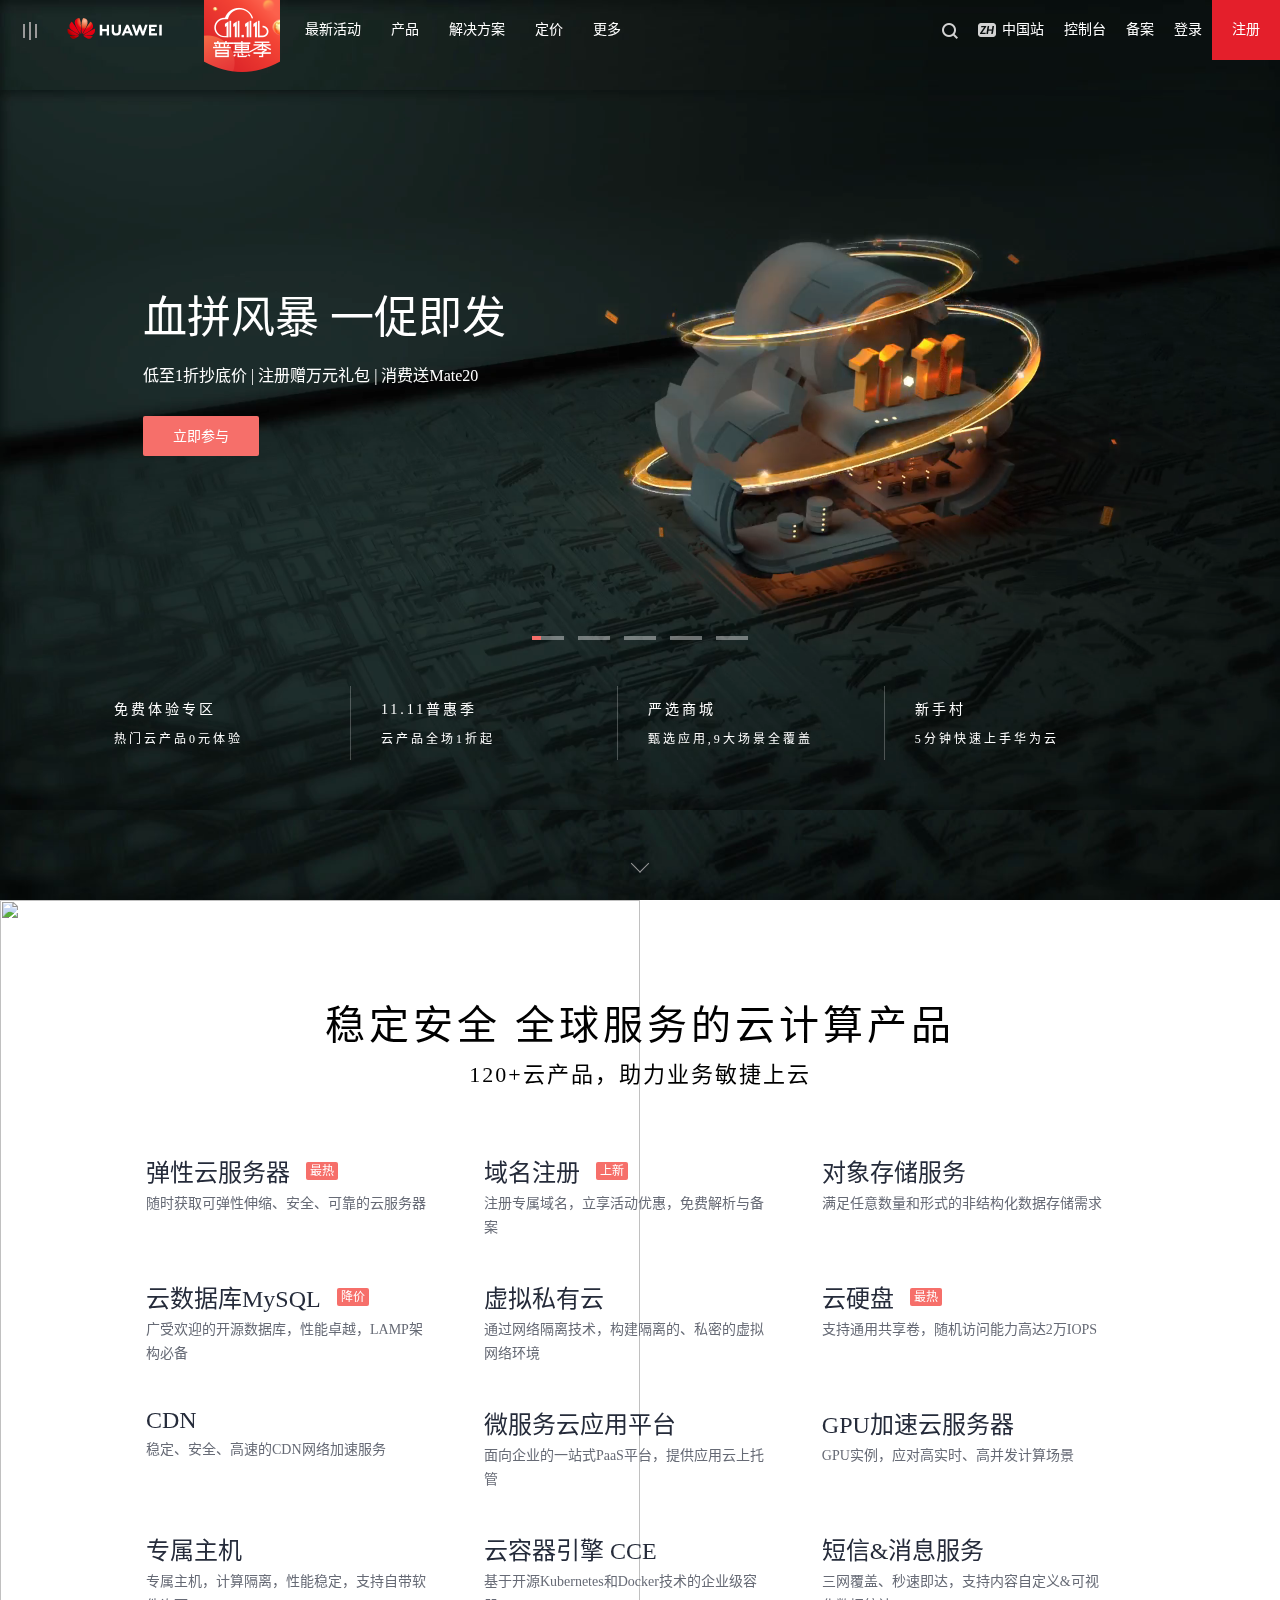
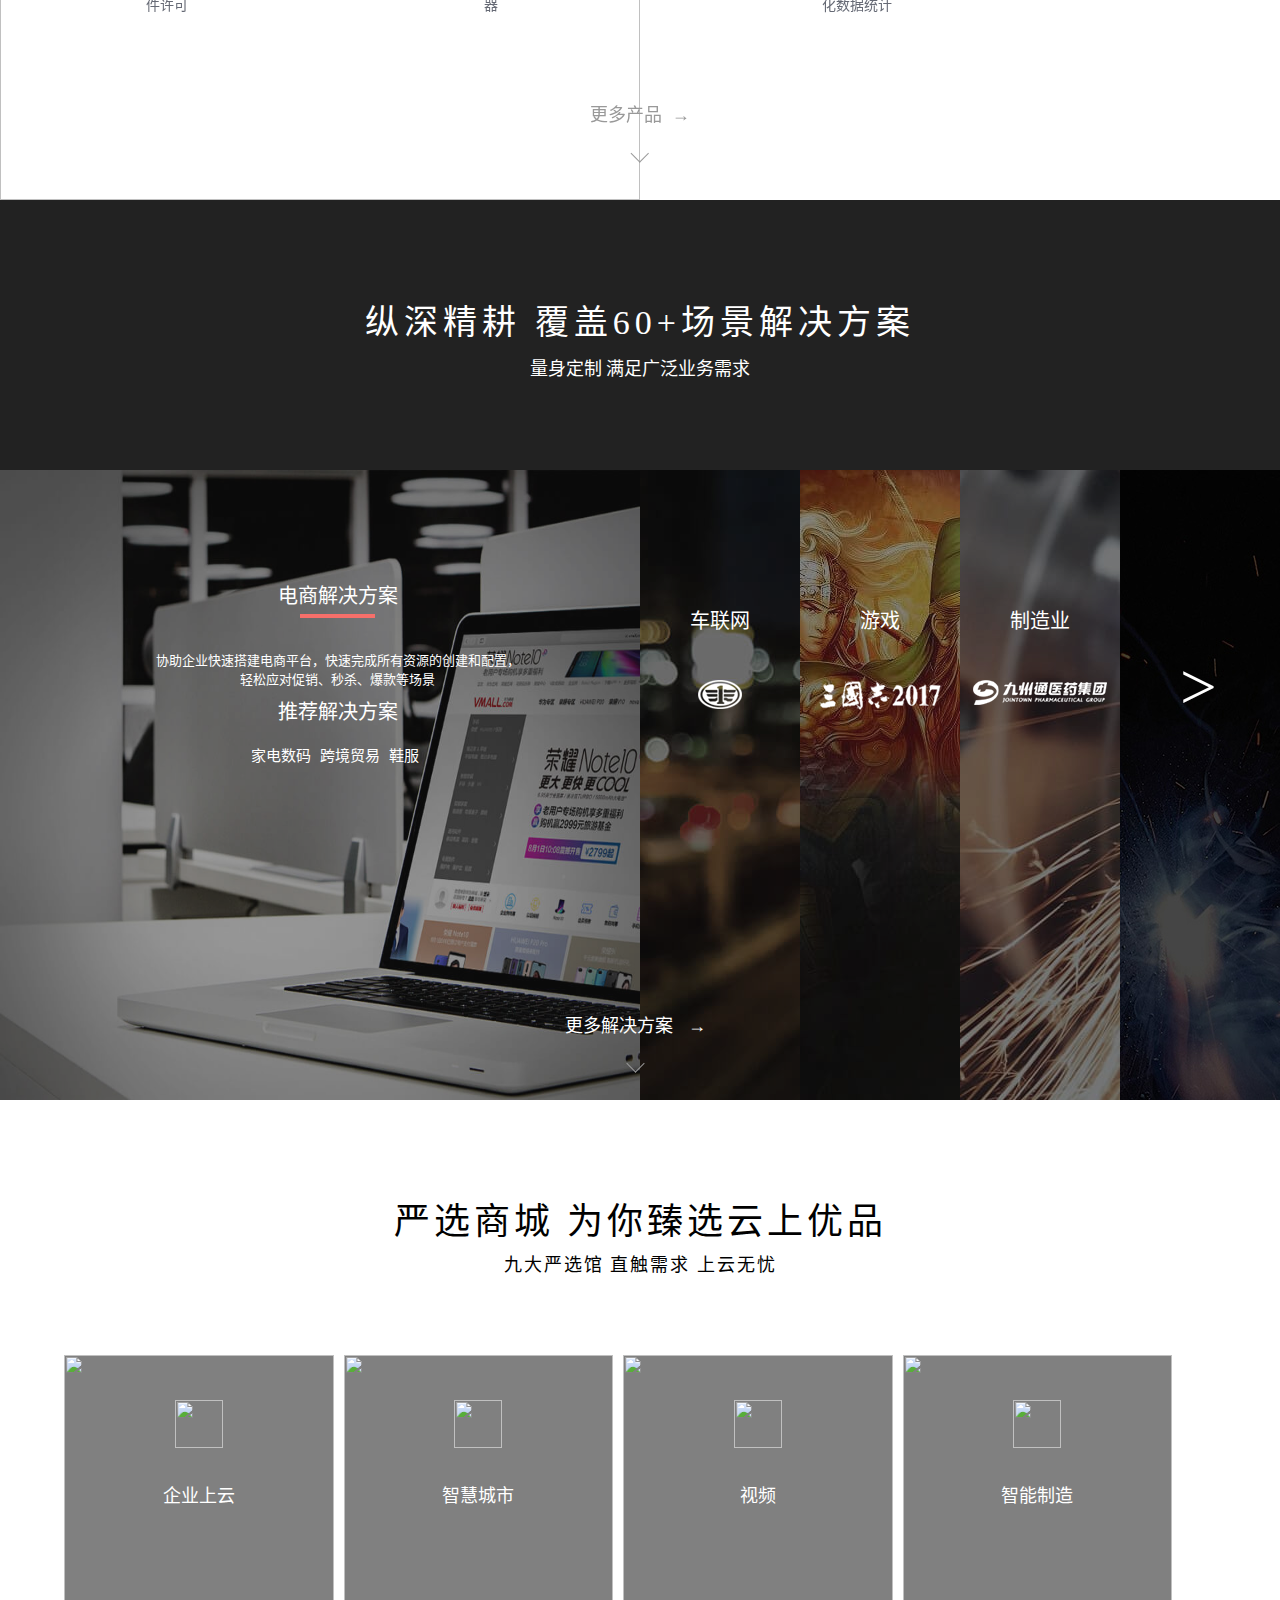
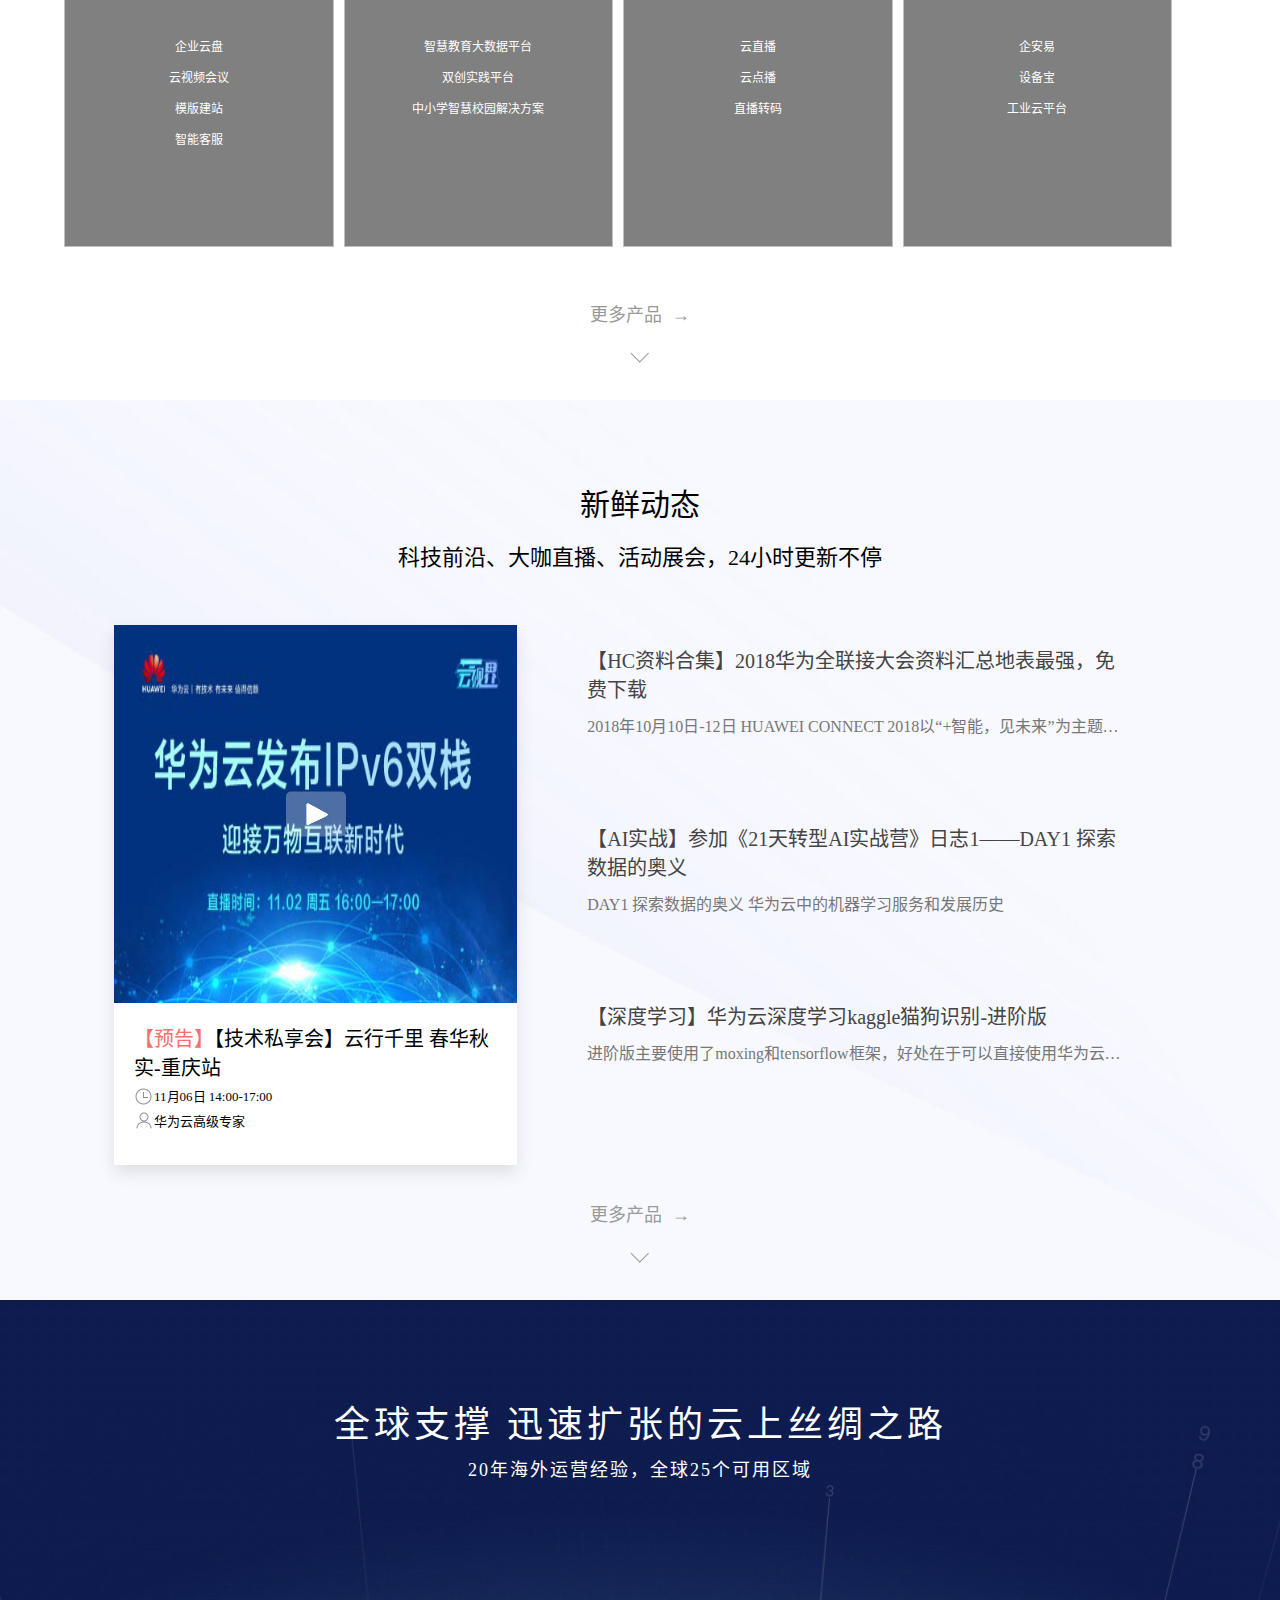
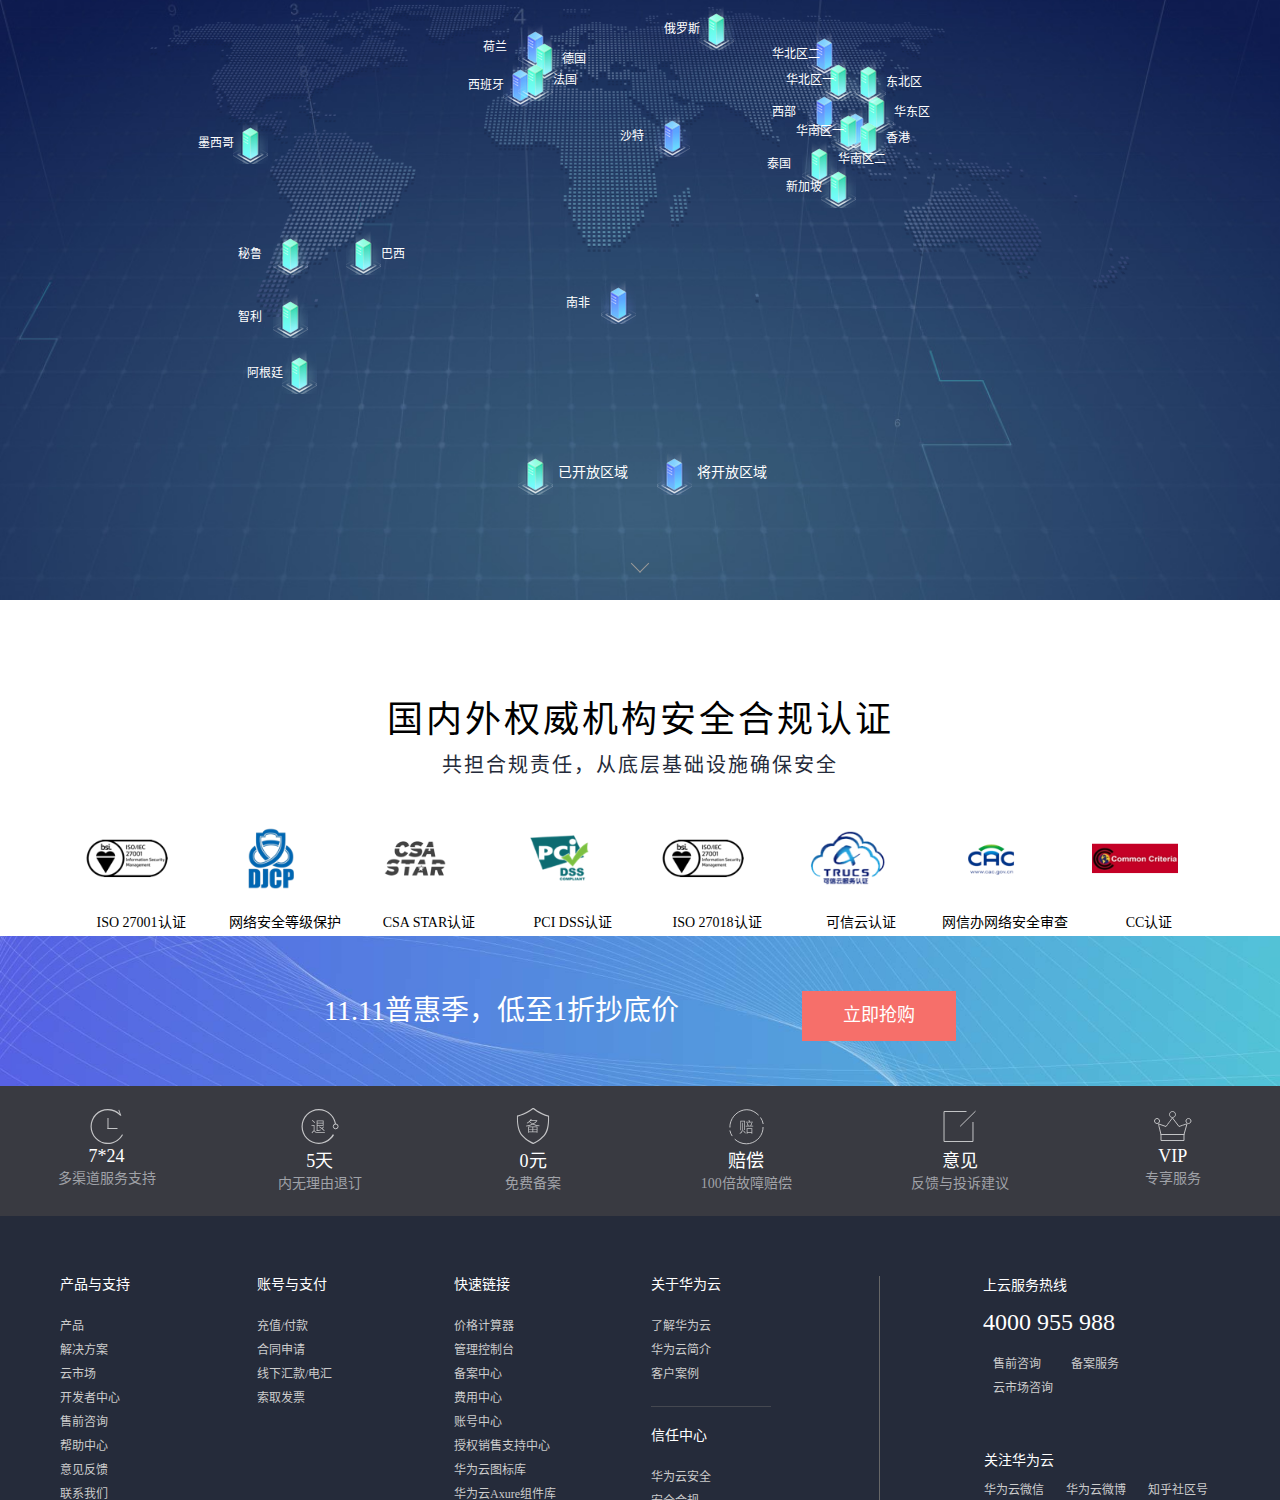
==== commit 2acc04d5: "Merge github.com:huaweicloudCreate101/huaweicloud 修改适配" ====
--- a/index.html
+++ b/index.html
@@ -1182,8 +1182,6 @@
                             </p>
                         </div>
                     </li>
-
-
                     <li class="road-two clear oul-img fly scale lefts run-left jump bored">
                         <div class="ten">
                             <p class="game">游戏</p>
@@ -1207,7 +1205,7 @@
                             </p>
                         </div>
                     </li>
-                    <li class="road-three  clear oul-img fly scale lefts jump bored">
+                    <li class="road-three  clear oul-img fly scale lefts  bored">
                         <div class="ten">
                             <p class="make">制造业</p>
                             <p class="hospital"></p>
@@ -1228,7 +1226,7 @@
                             </p>
                         </div>
                     </li>
-                    <li class="road-queen  clear oul-img lefts scale  down pump">
+                    <li class="road-queen  clear oul-img lefts scale   pump">
                         <div class="ten">
                             <p class="safe">安全</p>
                             <p class="secID"></p>
@@ -1249,7 +1247,7 @@
                             </p>
                         </div>
                     </li>
-                    <li class="road-queen clear oul-img lefts scale   down pump">
+                    <li class="road-queen clear oul-img lefts scale   pump">
                         <div class="ten">
                             <p class="currency">通用</p>
                             <p class="psa"></p>
@@ -1270,7 +1268,7 @@
                                 <a href="#">移动互联</a>
                             </p></div>
                     </li>
-                    <li class="road-queen clear oul-img lefts scale  down pump">
+                    <li class="road-queen clear oul-img lefts scale   pump">
                         <div class="ten">
                             <p class="DevOps">DevOps</p>
                             <p class="sky"></p>
--- a/css/style.css
+++ b/css/style.css
@@ -562,6 +562,7 @@
 .swiper7
 {
     min-height: 530px;
+    min-width: 1024px;
     width: 100%;
     background-color: transparent;
     position: relative;
@@ -1149,7 +1150,6 @@
     top: 135px;
     z-index: 998;
 }
-
 .oul .road-one .yiqi {
     position: absolute;
     width: 100%;
@@ -1360,39 +1360,48 @@
 }
 
 .jump .ear h3 {
+    width: 675px;
     top: 0
 }
 
 .jump .ear .mine {
+    width: 675px;
     top: 20px
 }
 
 .jump .ear .boom {
+    width: 675px;
     top: 70px
 }
 
 .jump .ear .recommend {
+    width: 675px;
     bottom: -145px
 }
 
 .jump .ear .lamp {
+    width: 675px;
     bottom: -185px;
     font-size: 15px;
 }
 
 .clear .first .outs {
+    width: 675px;
     margin-top: 30px;
 }
 
 .clear .first .xvast {
+    width: 675px;
     margin-top: 20px;
 }
 
 .clear .first .teamp {
+    width: 675px;
     margin-top: 10px;
 }
 
 .clear .first .teamp a {
+    width: 675px;
     text-decoration: none;
     font-size: 15px;
     color: #fff;
@@ -2205,7 +2214,7 @@
     width: 100%;
     height: 410px;
     border-bottom: 1px solid #252B3A;
-    /*background: yellow;*/
+    background:#252B3A;
 }
 #wei .wei_shang .wei_shang_zho{
     max-width: 1200px;
@@ -2481,8 +2490,8 @@
 
 @media screen and (max-width: 1366px) {
     .swiper1 .banner-bg .video video {
+        width: 100%;
         height: 100%;
-        width: auto;
     }
     .swiper1 .banner-btn {
         bottom: 260px;
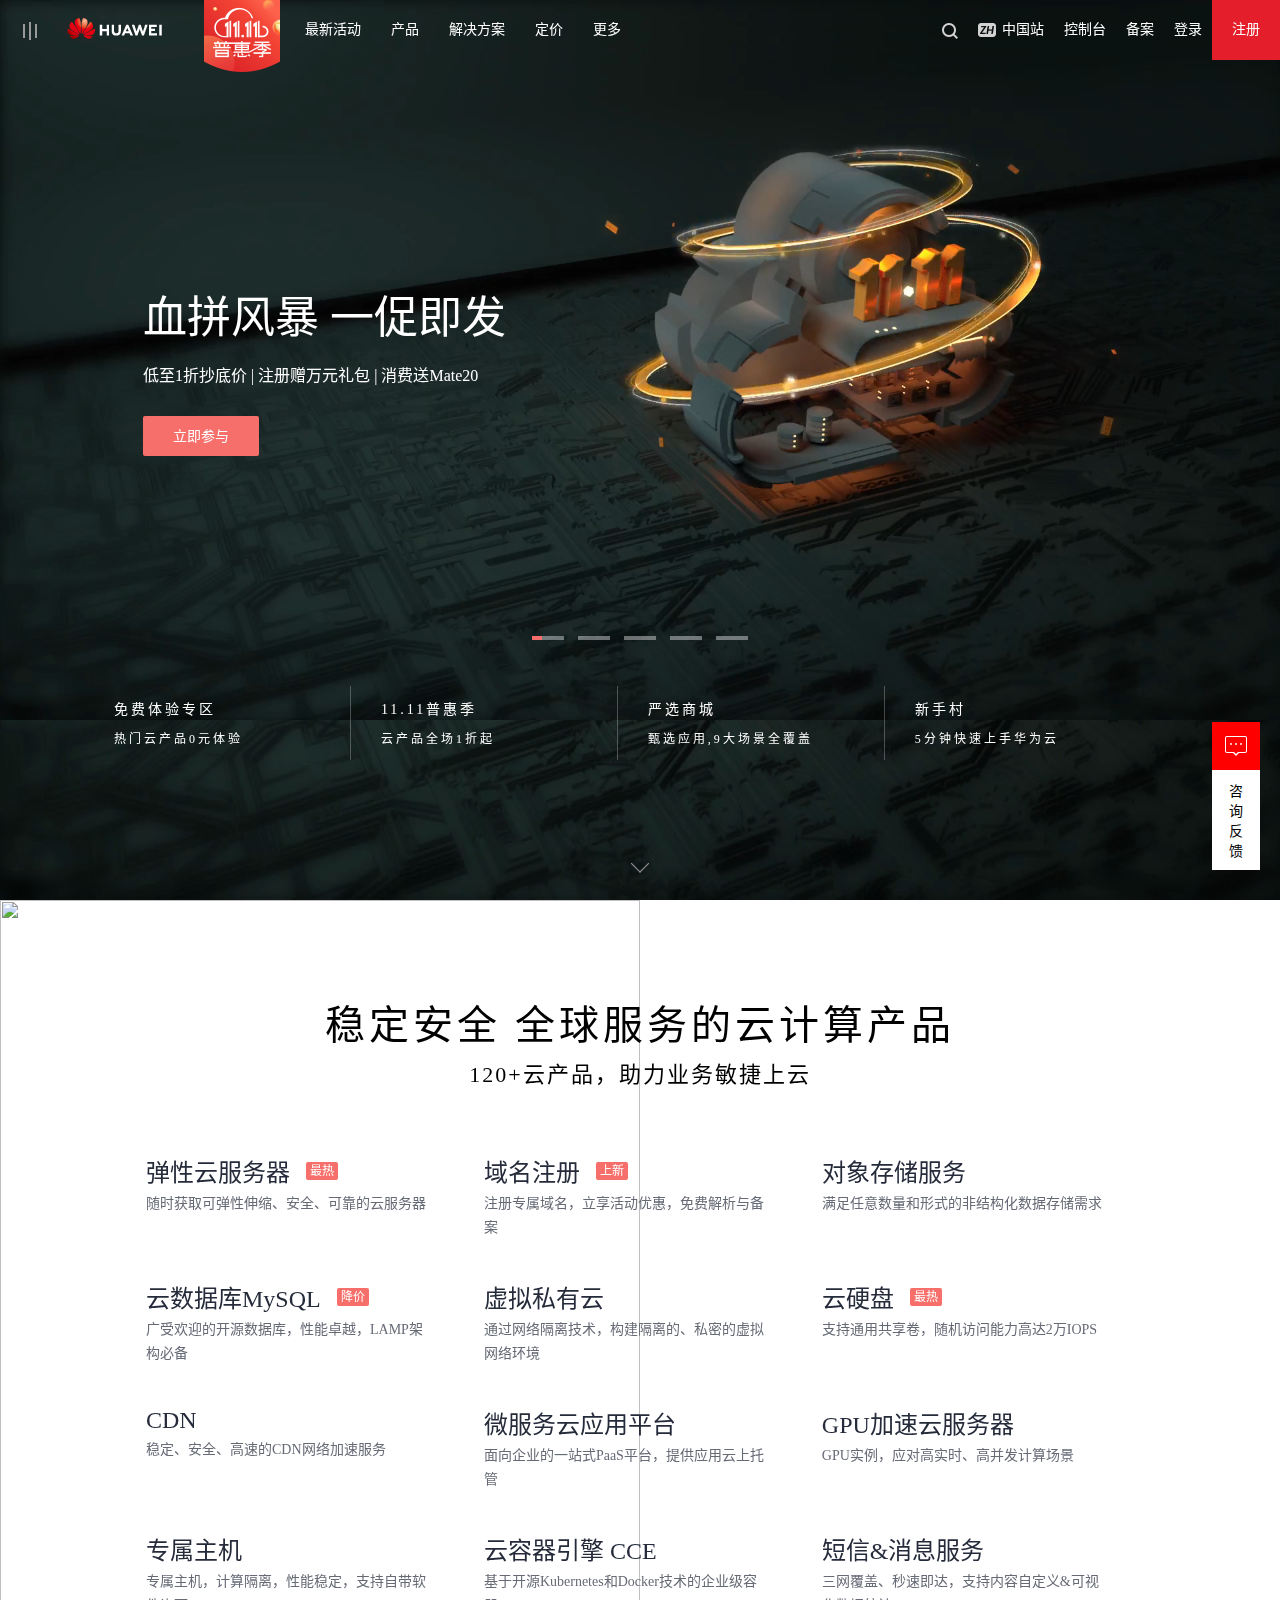
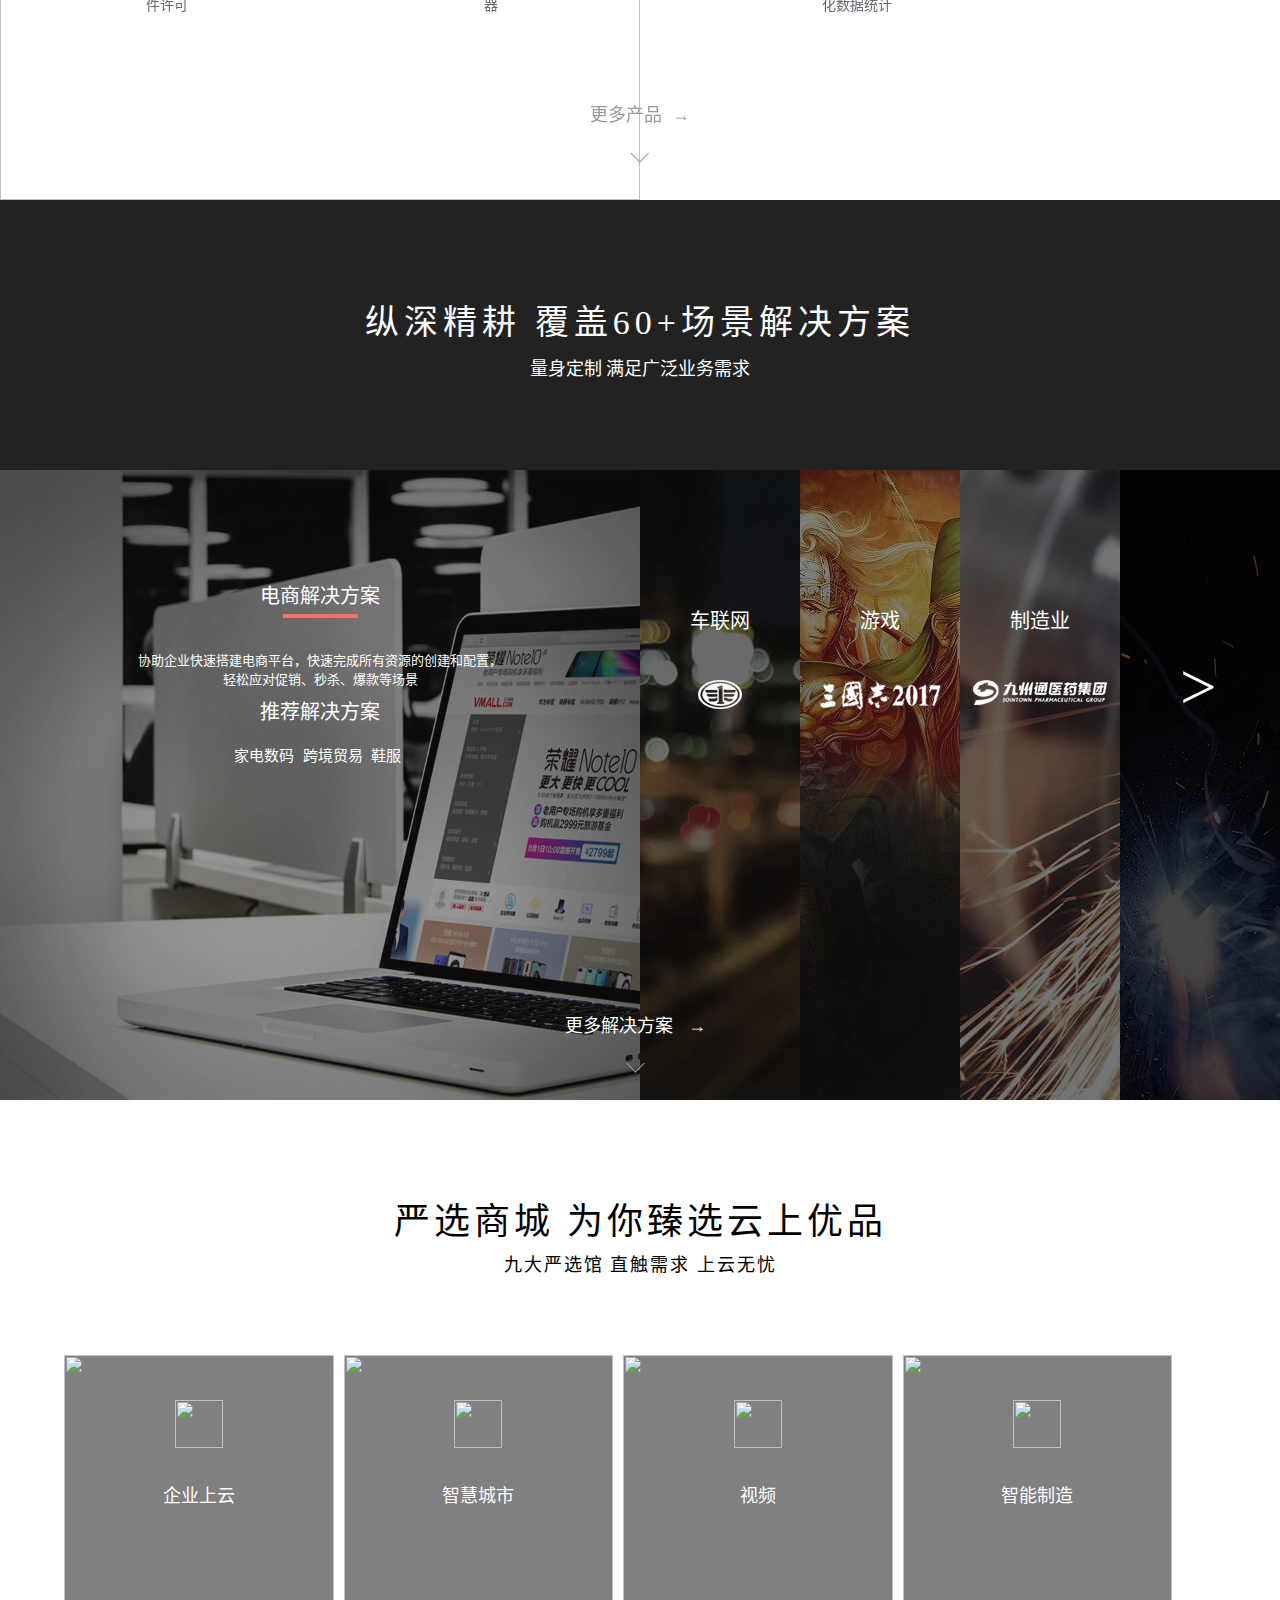
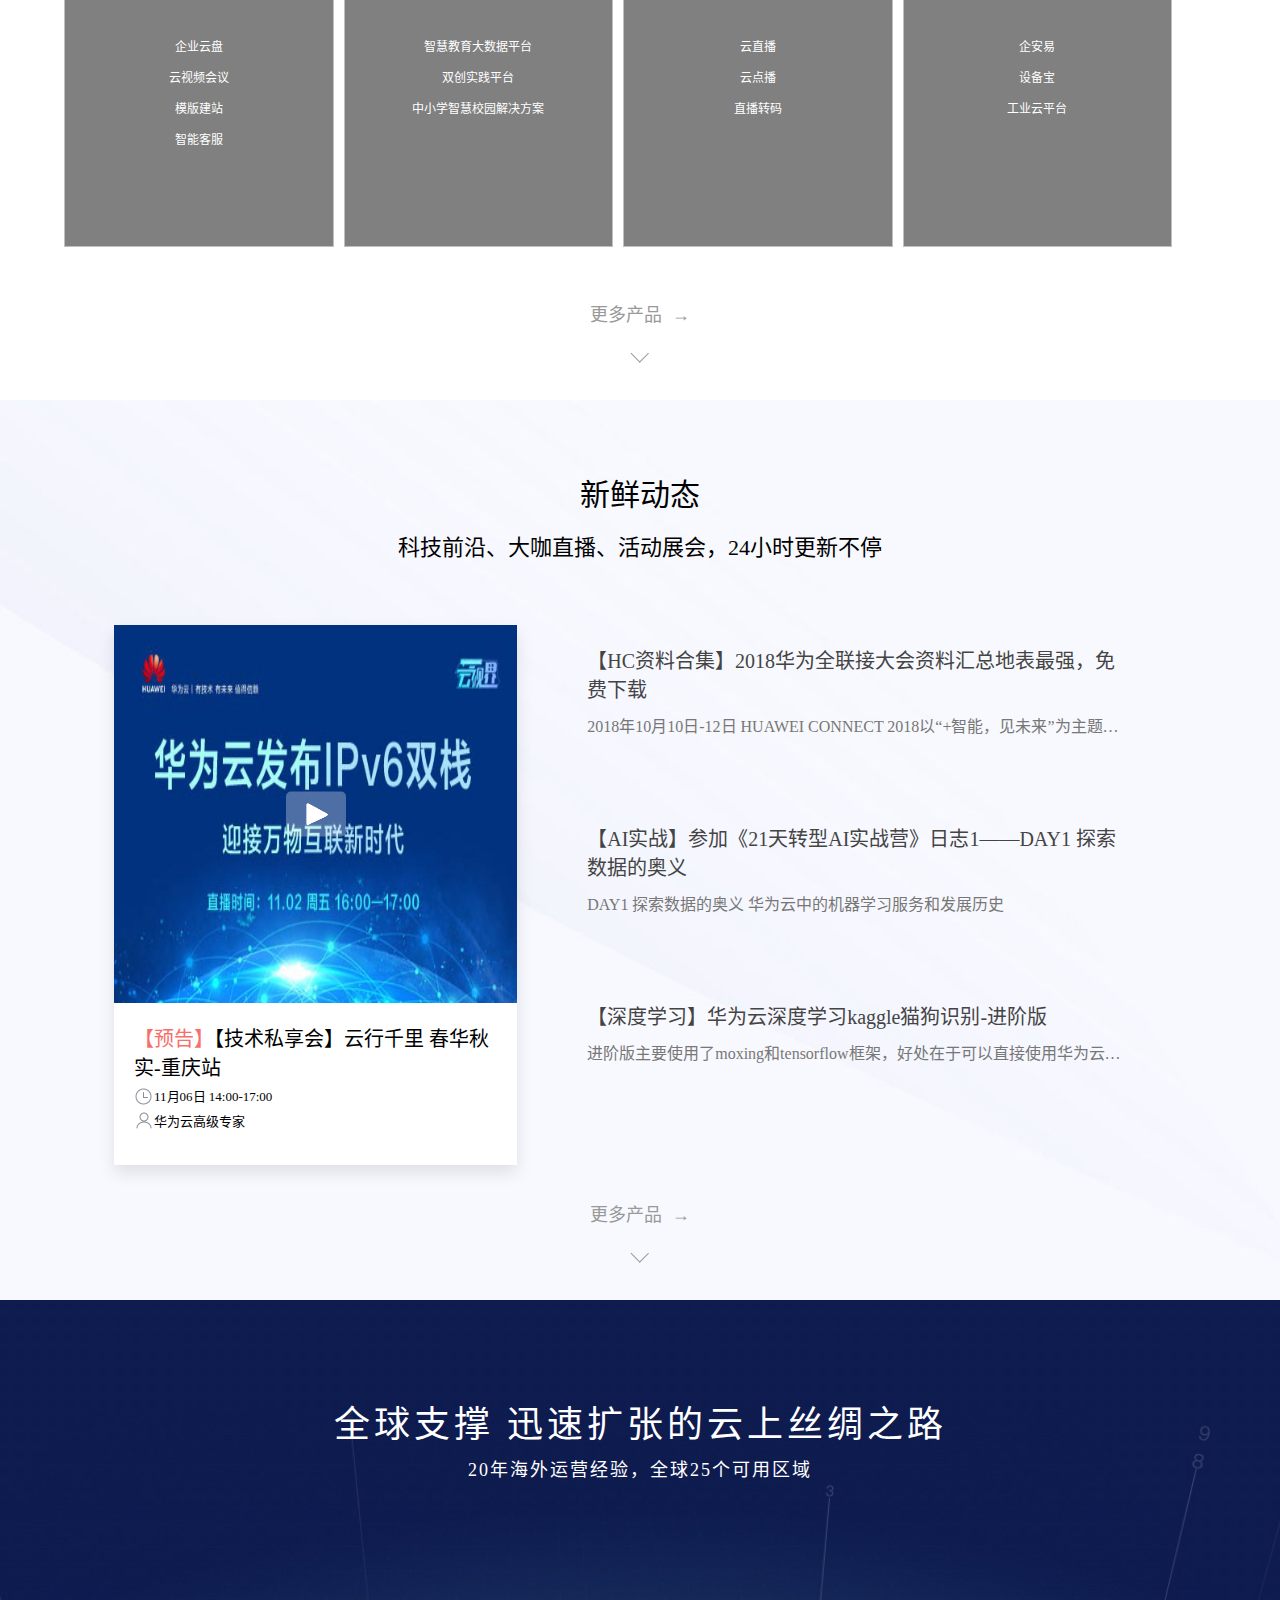
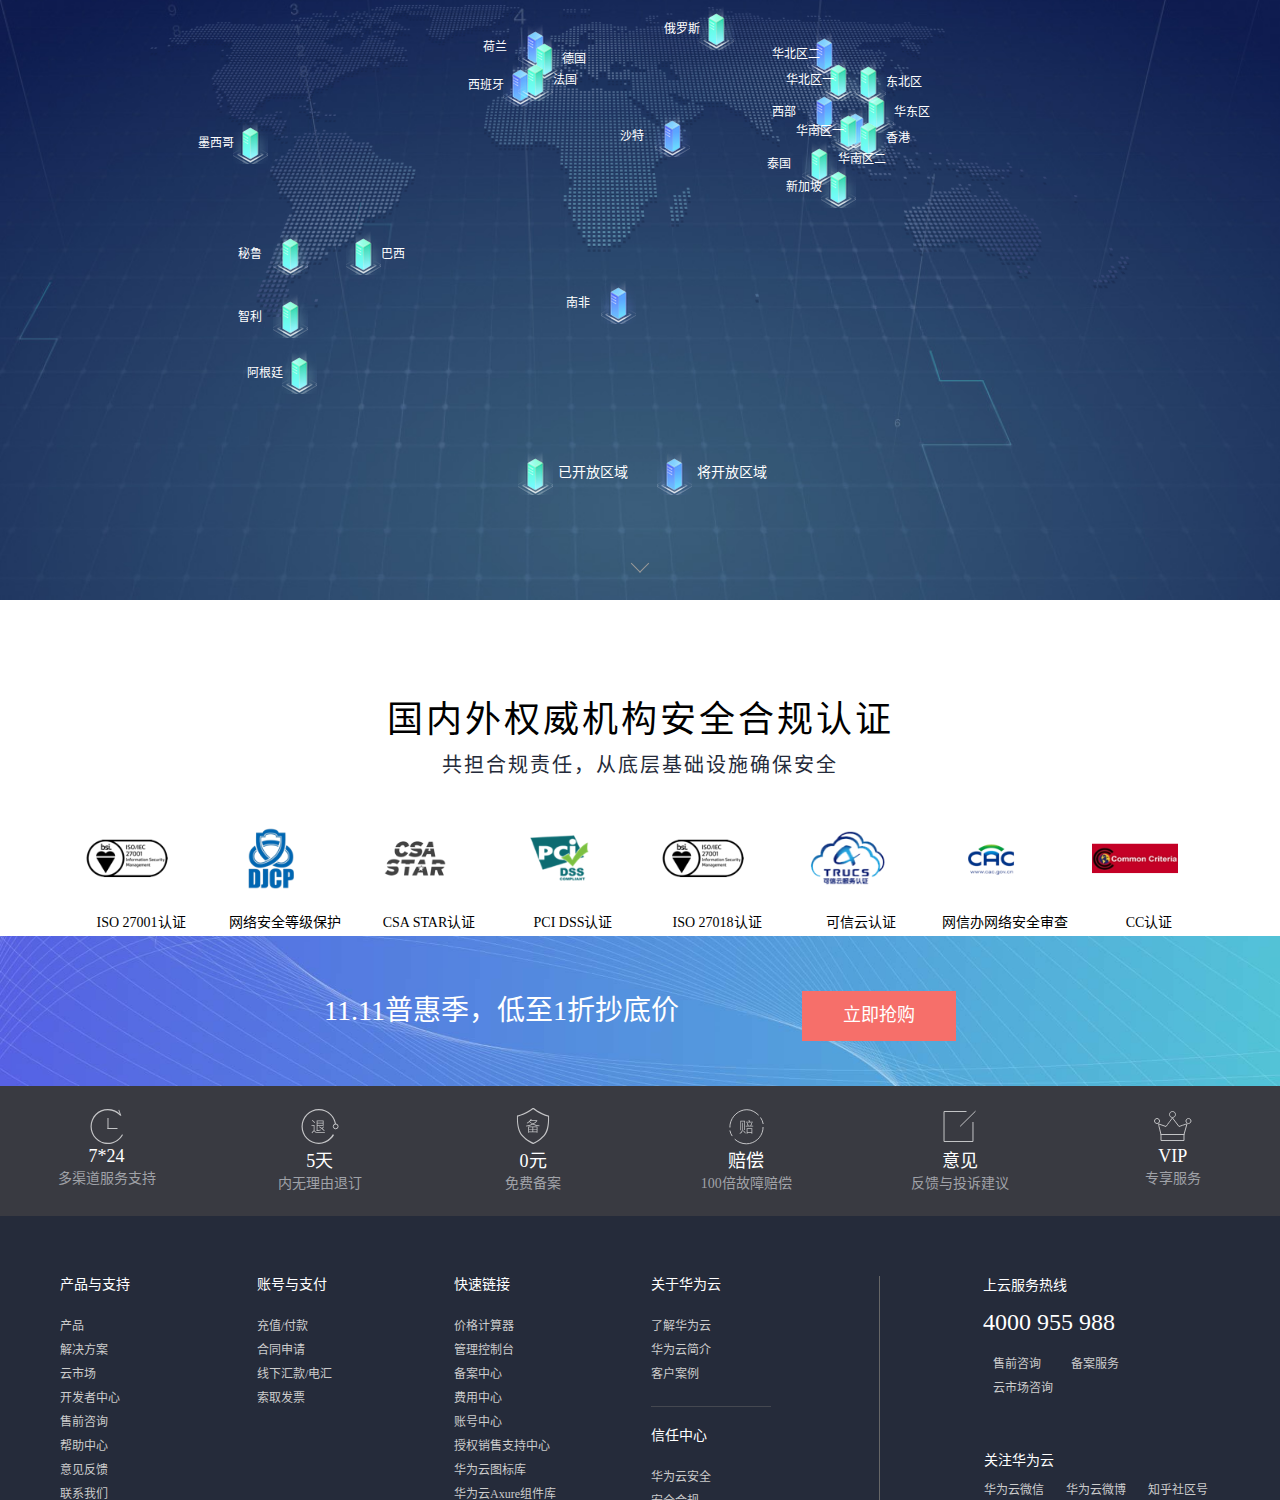
==== commit 08ee8c00: "添加侧边客服栏" ====
--- a/index.html
+++ b/index.html
@@ -1821,6 +1821,44 @@
     </div>
 </div>
 
+<div class="bar">
+    <div class="bar-top">
+        <span class="bar-icon"></span>
+    </div>
+    <div class="bar-bottom">
+        <p>咨询反馈</p>
+    </div>
+    <div class="mask">
+        <div class="mask-top">
+            <a href="#">
+                <span class="mask-icon f2"></span>
+                <div class="text">
+                    <a href="#">
+                        <p>售前咨询</p>
+                        <p class="info">4000-955-988 转 1</p>
+                    </a>
+                </div>
+            </a>
+        </div>
+        <div class="mask-middle">
+            <a href="#">
+                <span class="mask-icon f3"></span>
+                <div class="text">
+                    <p class="title">智能客服</p>
+                </div>
+            </a>
+        </div>
+        <div class="mask-bottom">
+            <a href="#">
+                <span class="mask-icon f4"></span>
+                <div class="text">
+                    <p class="title">意见反馈</p>
+                </div>
+            </a>
+        </div>
+    </div>
+</div>
+
 <script>
     $(function() {
         for (var i = 0; i < $('.swiper-box>div').length; i++) {
@@ -1835,5 +1873,6 @@
 <script src="js/swiper3.js"></script>
 <script src="js/swiper5.js"></script>
 <script src="js/swiper6.js"></script>
+<script src="js/bar.js"></script>
 </body>
 </html>--- a/css/style.css
+++ b/css/style.css
@@ -1360,48 +1360,48 @@
 }
 
 .jump .ear h3 {
-    width: 675px;
+    width: 100%;
     top: 0
 }
 
 .jump .ear .mine {
-    width: 675px;
+    width: 100%;
     top: 20px
 }
 
 .jump .ear .boom {
-    width: 675px;
+    width: 100%;
     top: 70px
 }
 
 .jump .ear .recommend {
-    width: 675px;
+    width: 100%;
     bottom: -145px
 }
 
 .jump .ear .lamp {
-    width: 675px;
+    width: 100%;
     bottom: -185px;
     font-size: 15px;
 }
 
 .clear .first .outs {
-    width: 675px;
+    width: 100%;
     margin-top: 30px;
 }
 
 .clear .first .xvast {
-    width: 675px;
+    width: 100%;
     margin-top: 20px;
 }
 
 .clear .first .teamp {
-    width: 675px;
+    width: 100%;
     margin-top: 10px;
 }
 
 .clear .first .teamp a {
-    width: 675px;
+    width: 100%;
     text-decoration: none;
     font-size: 15px;
     color: #fff;
@@ -1613,7 +1613,7 @@
 .fresh {
     min-width: 1024px;
     height: 25%;
-    padding-top: 80px;
+    padding-top: 60px;
     box-sizing: border-box;
     text-align: center;
 
@@ -1622,6 +1622,7 @@
 .fresh .fresh-p1 {
     font-size: 30px;
     margin-bottom: 15px;
+    padding-top: 10px;
 }
 
 .fresh .fresh-p2 {
@@ -2465,8 +2466,14 @@
         padding-top: 75px;
     }
 
+    .swiper4 .title h1 {
+        padding-top: 0;
+    }
+
+    .swiper5 .fresh {
+        height: 32%;
+    }
     .swiper5 .fresh .fresh-p1 {
-        padding-top: 80px;
         margin-bottom: 0;
     }
     .swiper5 .letter .enter {
@@ -2483,16 +2490,13 @@
         padding-top: 60px;
     }
     .swiper6 .content .title .fir-title {
+        padding-top: 20px;
         font-size: 24px;
         line-height: 32px;
     }
 }
 
 @media screen and (max-width: 1366px) {
-    .swiper1 .banner-bg .video video {
-        width: 100%;
-        height: 100%;
-    }
     .swiper1 .banner-btn {
         bottom: 260px;
     }
@@ -2555,4 +2559,116 @@
     .swiper7 .footer-record {
         float: left;
     }
+}
+
+
+/*  bar */
+
+.bar {
+    width: 48px;
+    height: 148px;
+    background: #fff;
+    font-size: 14px;
+    position: fixed;
+    right: 20px;
+    bottom: 30px;
+    z-index: 998;
+}
+
+.bar a{
+    color: #222222;
+}
+
+.bar-top {
+    width: 48px;
+    height: 48px;
+    background: #f00;
+
+}
+
+.bar-icon {
+    display: inline-block;
+    width: 24px;
+    height: 24px;
+    background: url("../img/icons-float-bar2.png") no-repeat;
+    background-position: 0 0;
+    position: relative;
+    left: 12px;
+    top: 12px;
+}
+
+.bar-bottom p {
+    font-size: 14px;
+    width: 14px;
+    height: 24px;
+    margin: 0 auto;
+    margin-top: 10px;
+}
+
+.bar .mask {
+    width: 220px;
+    height: 148px;
+    background: #fff;
+    position: absolute;
+    right: 100%;
+    bottom: 0;
+    top: auto;
+    margin-right: 5px;
+    padding: 10px 0;
+    display: none;
+}
+
+.mask-icon {
+    display: inline-block;
+    width: 24px;
+    height: 24px;
+    background: url("../img/icons-float-bar2.png") no-repeat;
+    margin: 10px 10px 0 20px;
+}
+
+.bar .mask-top {
+    height: 44px;
+    padding-top: 10px;
+    padding-bottom: 10px;
+}
+
+.bar .mask-middle{
+    height: 44px;
+}
+
+.bar .mask-bottom {
+    height: 44px;
+}
+
+.bar .f2 {
+    background-position: -48px 0;
+
+}
+
+.bar .f3 {
+    background-position: -24px 0;
+
+}
+
+.bar .f4 {
+    background-position: -96px 0;
+
+}
+
+.mask .info {
+    color: #E41F2B;
+}
+
+.mask .text {
+    display: inline-block;
+    margin-left: 10px;
+}
+
+.mask .title {
+    position: relative;
+    top: -8px;
+}
+
+.mask p:hover{
+    color: #E41F2B;
 }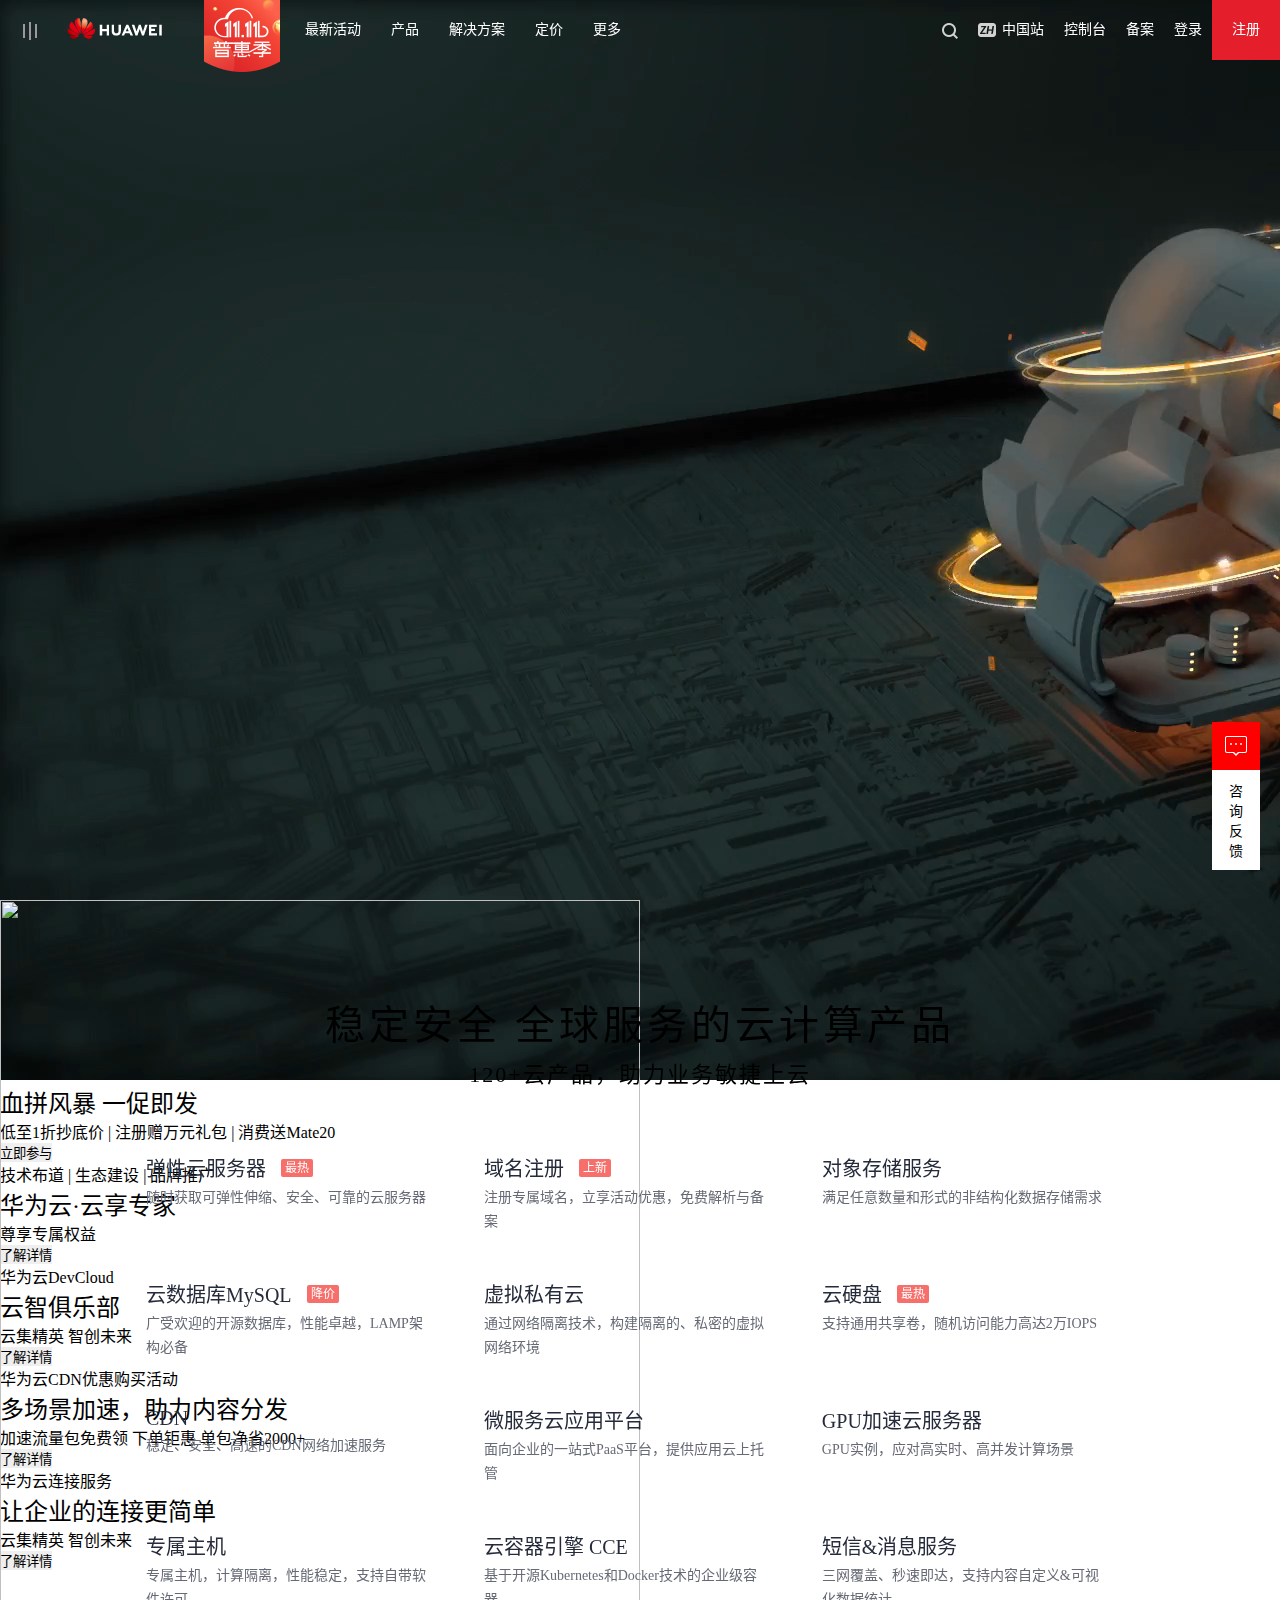
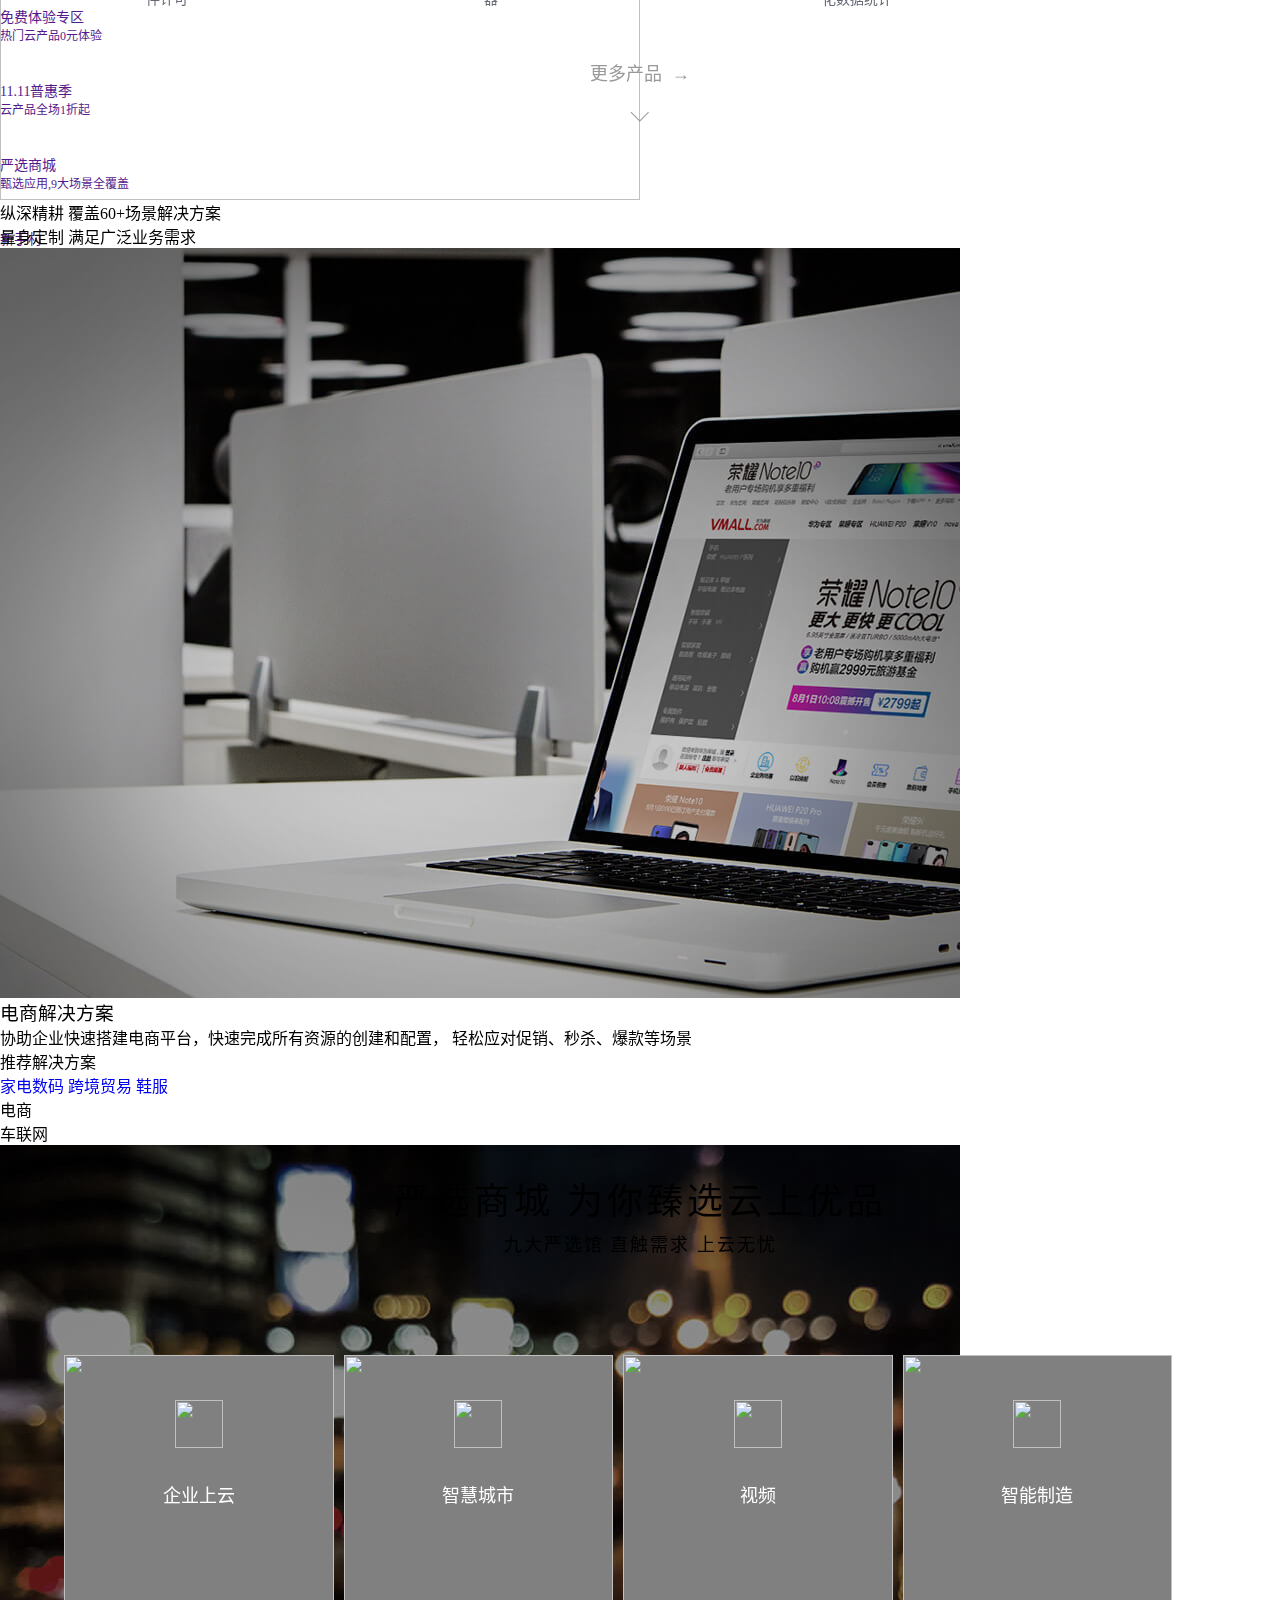
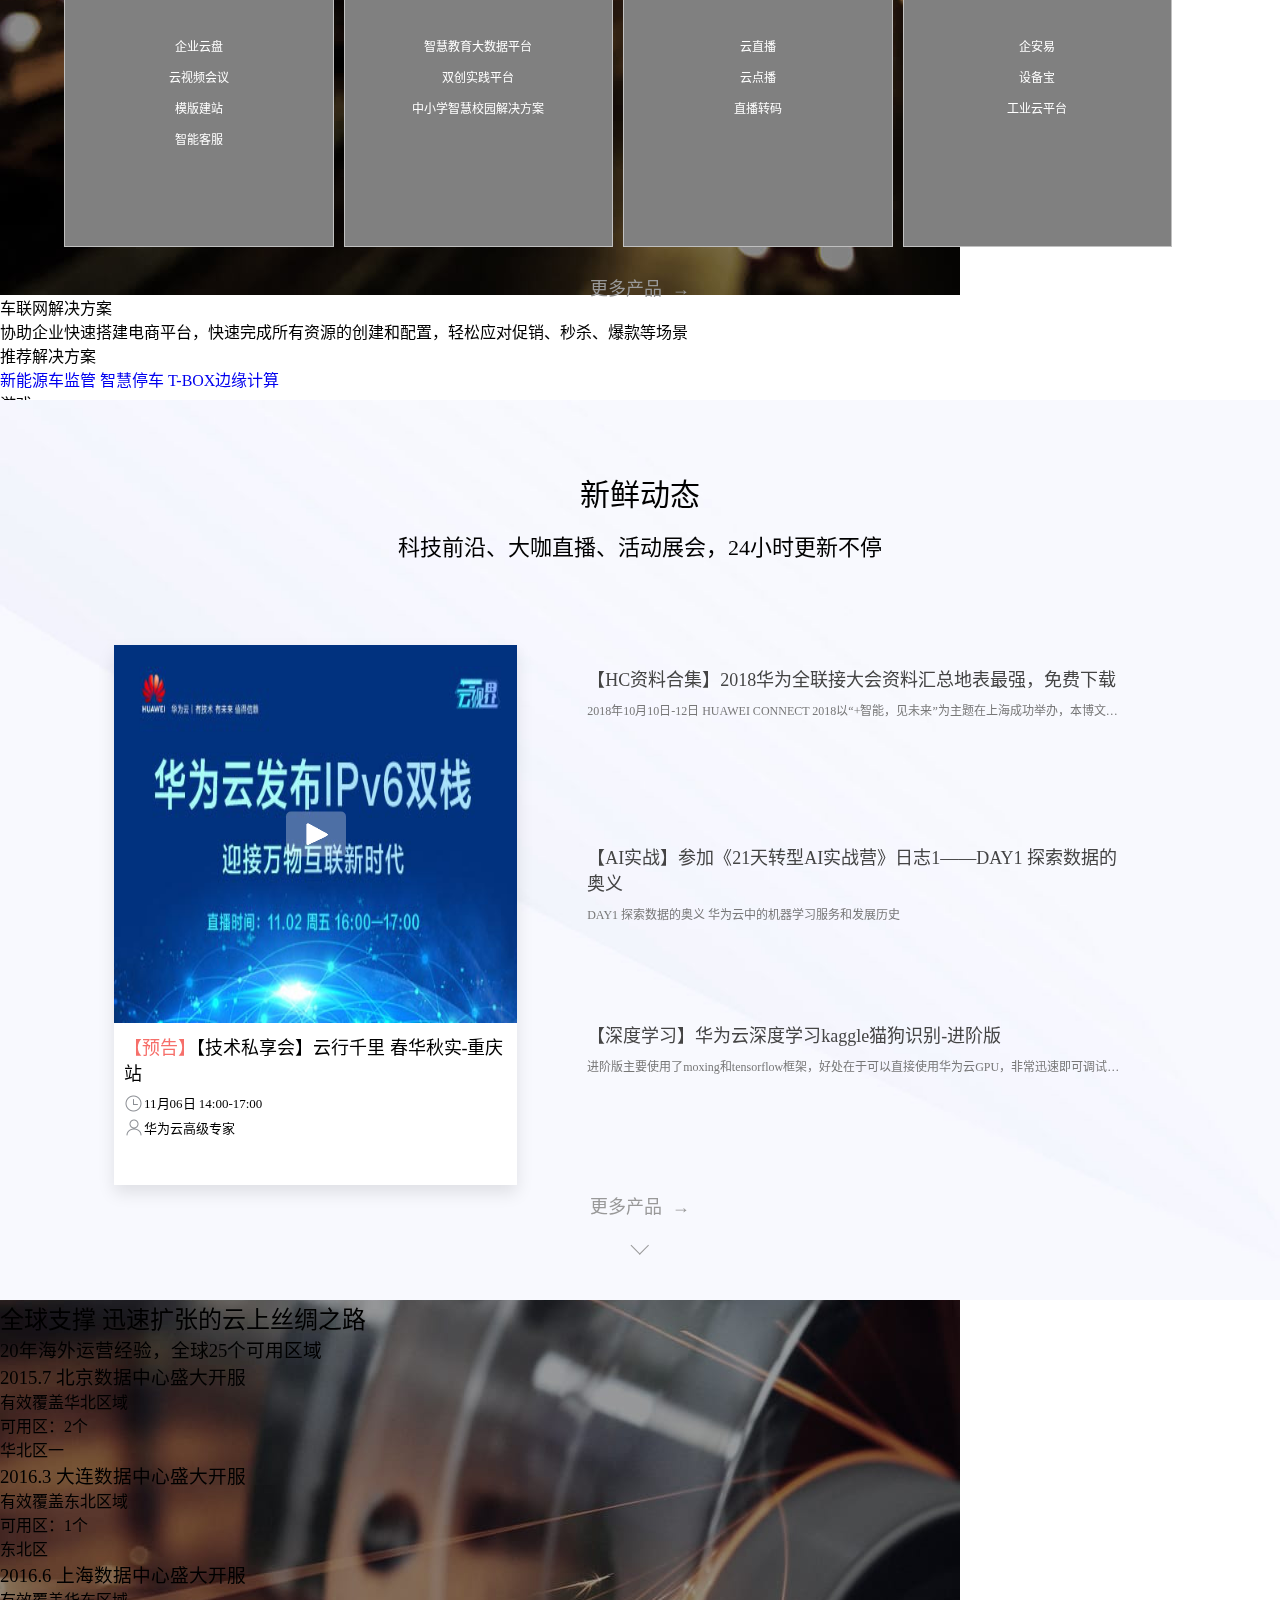
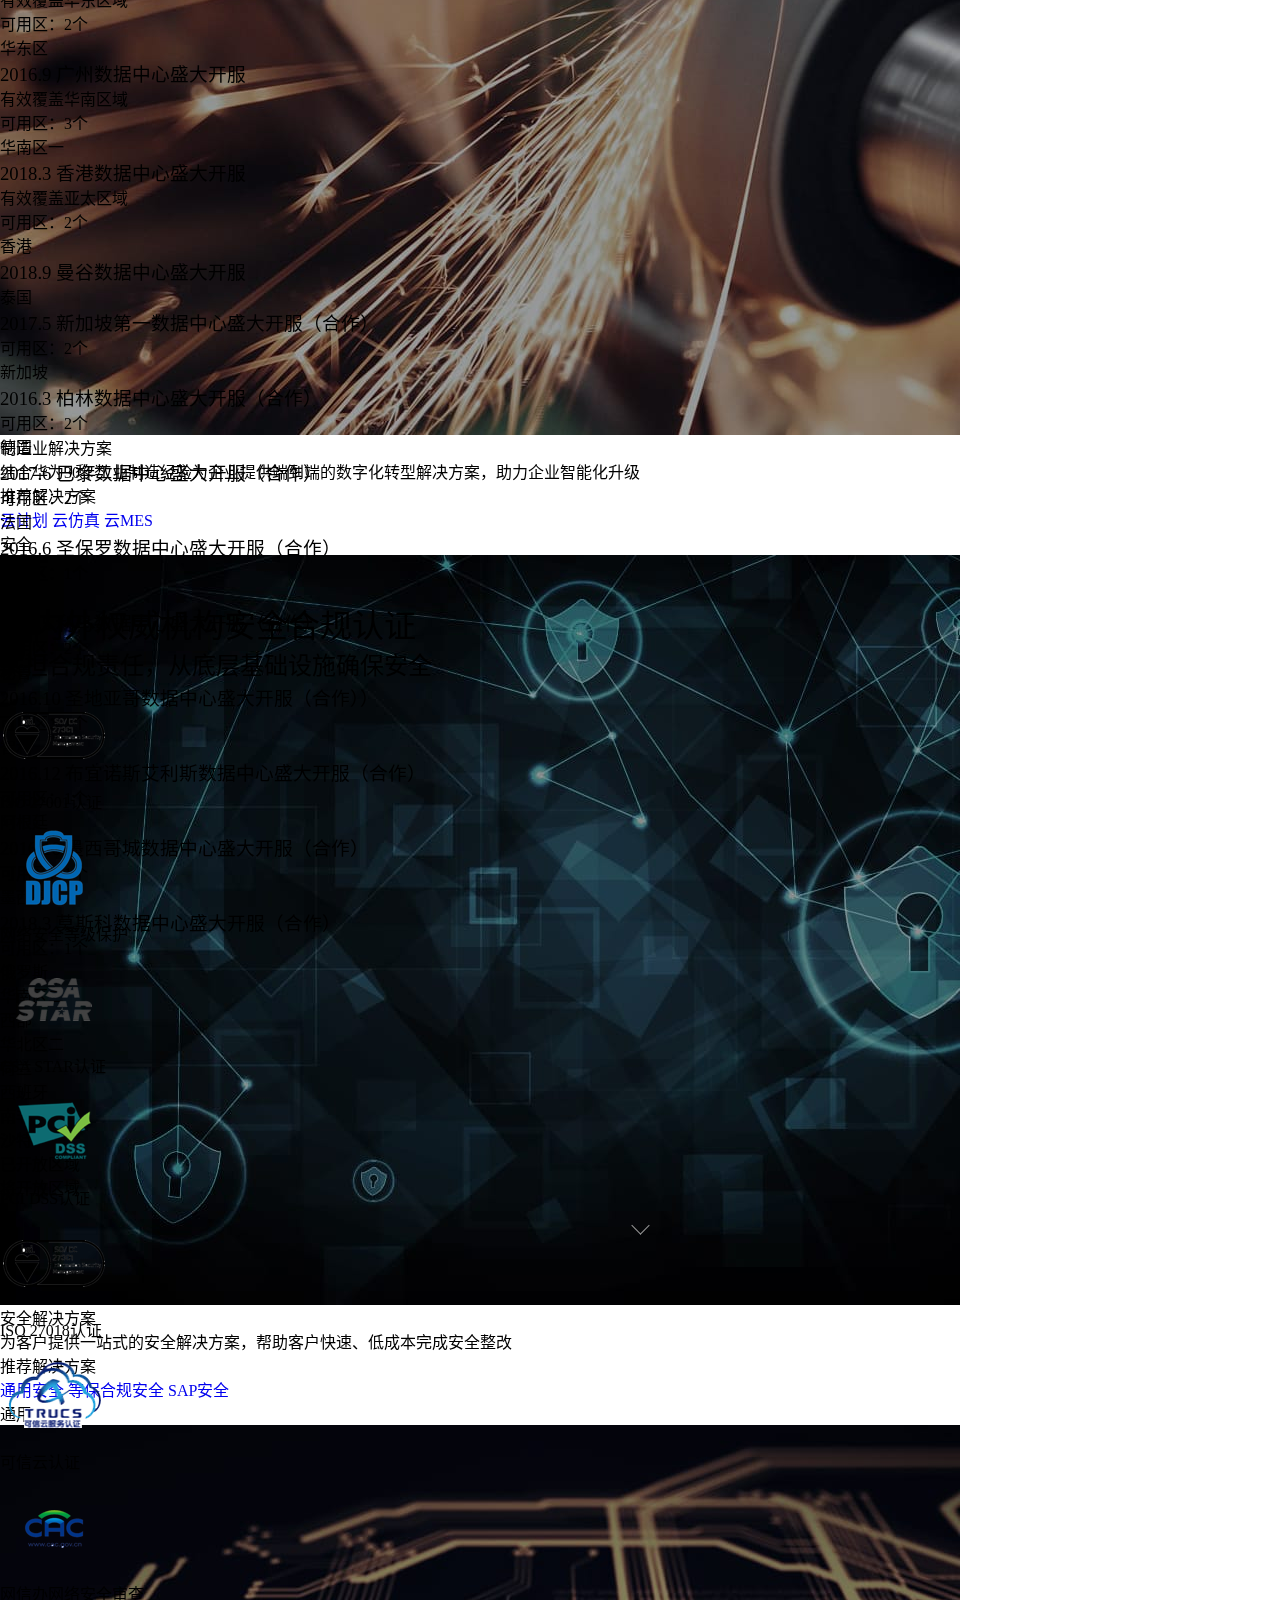
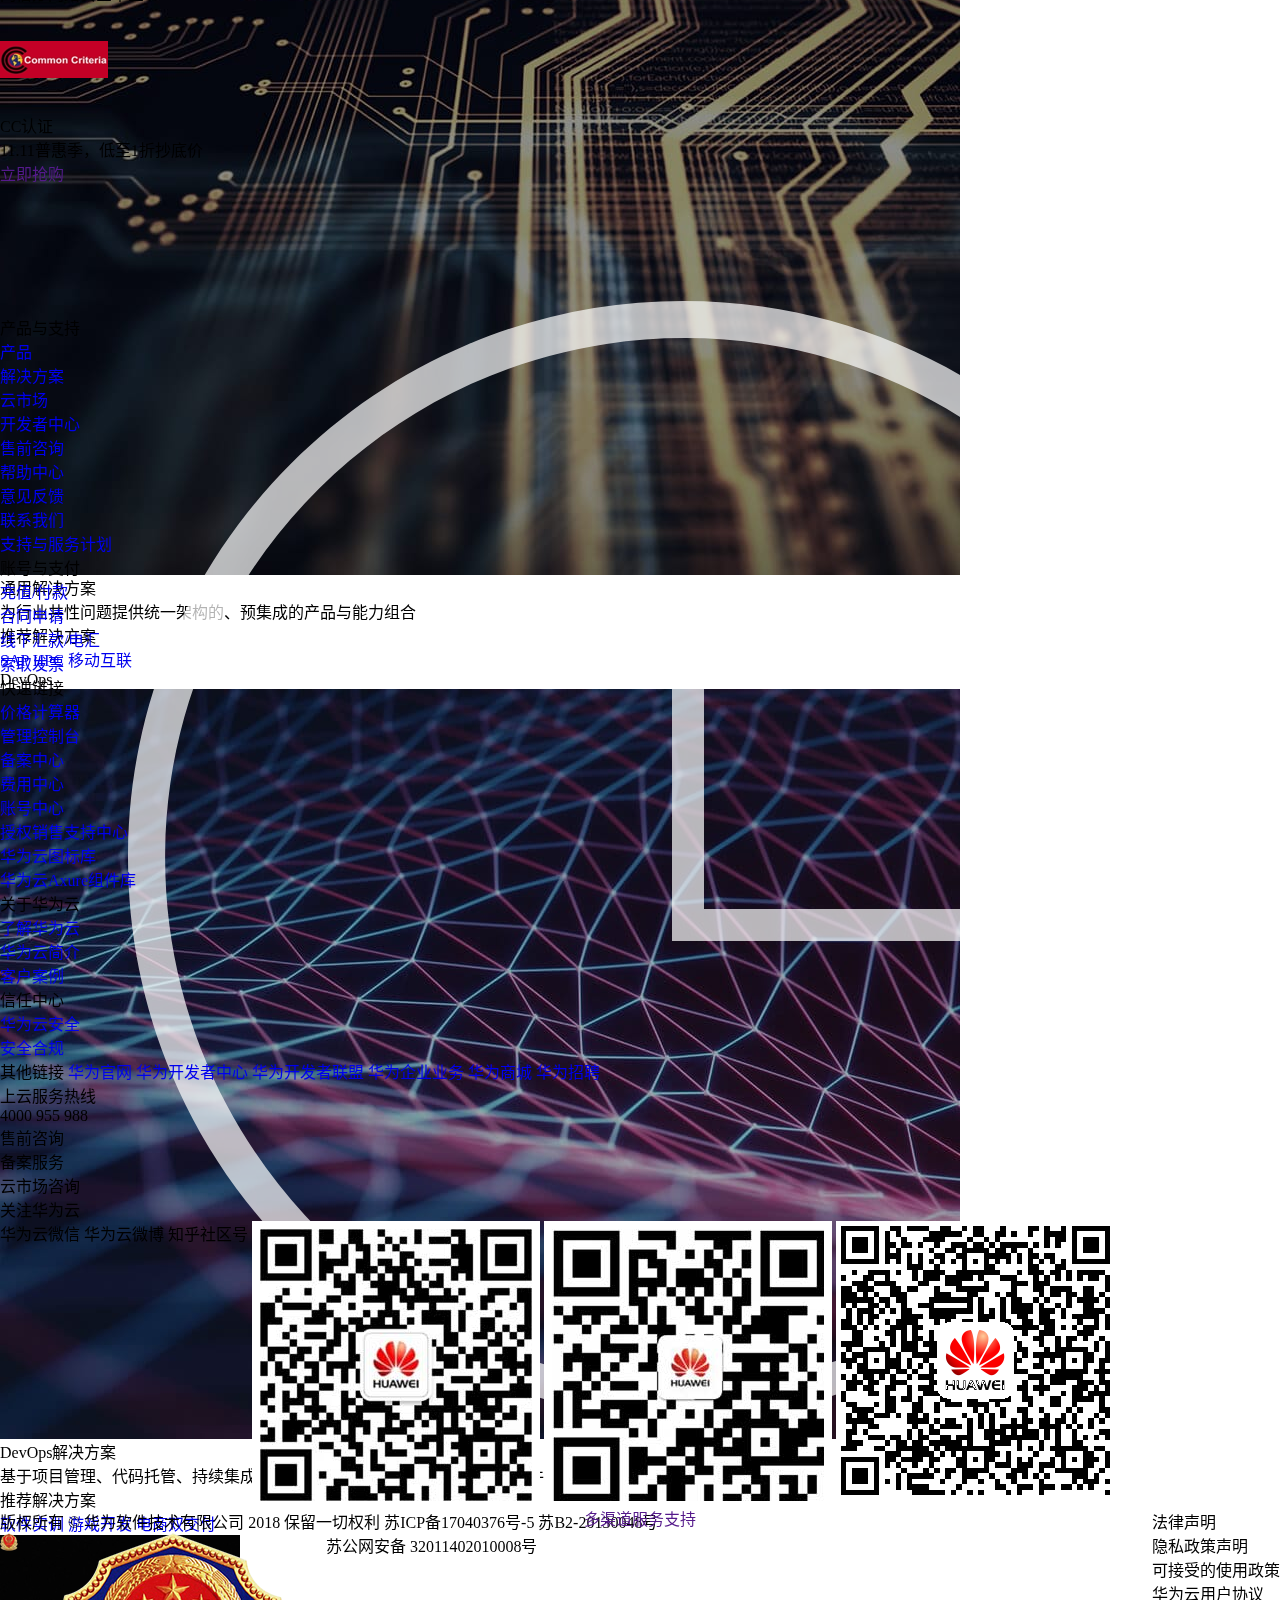
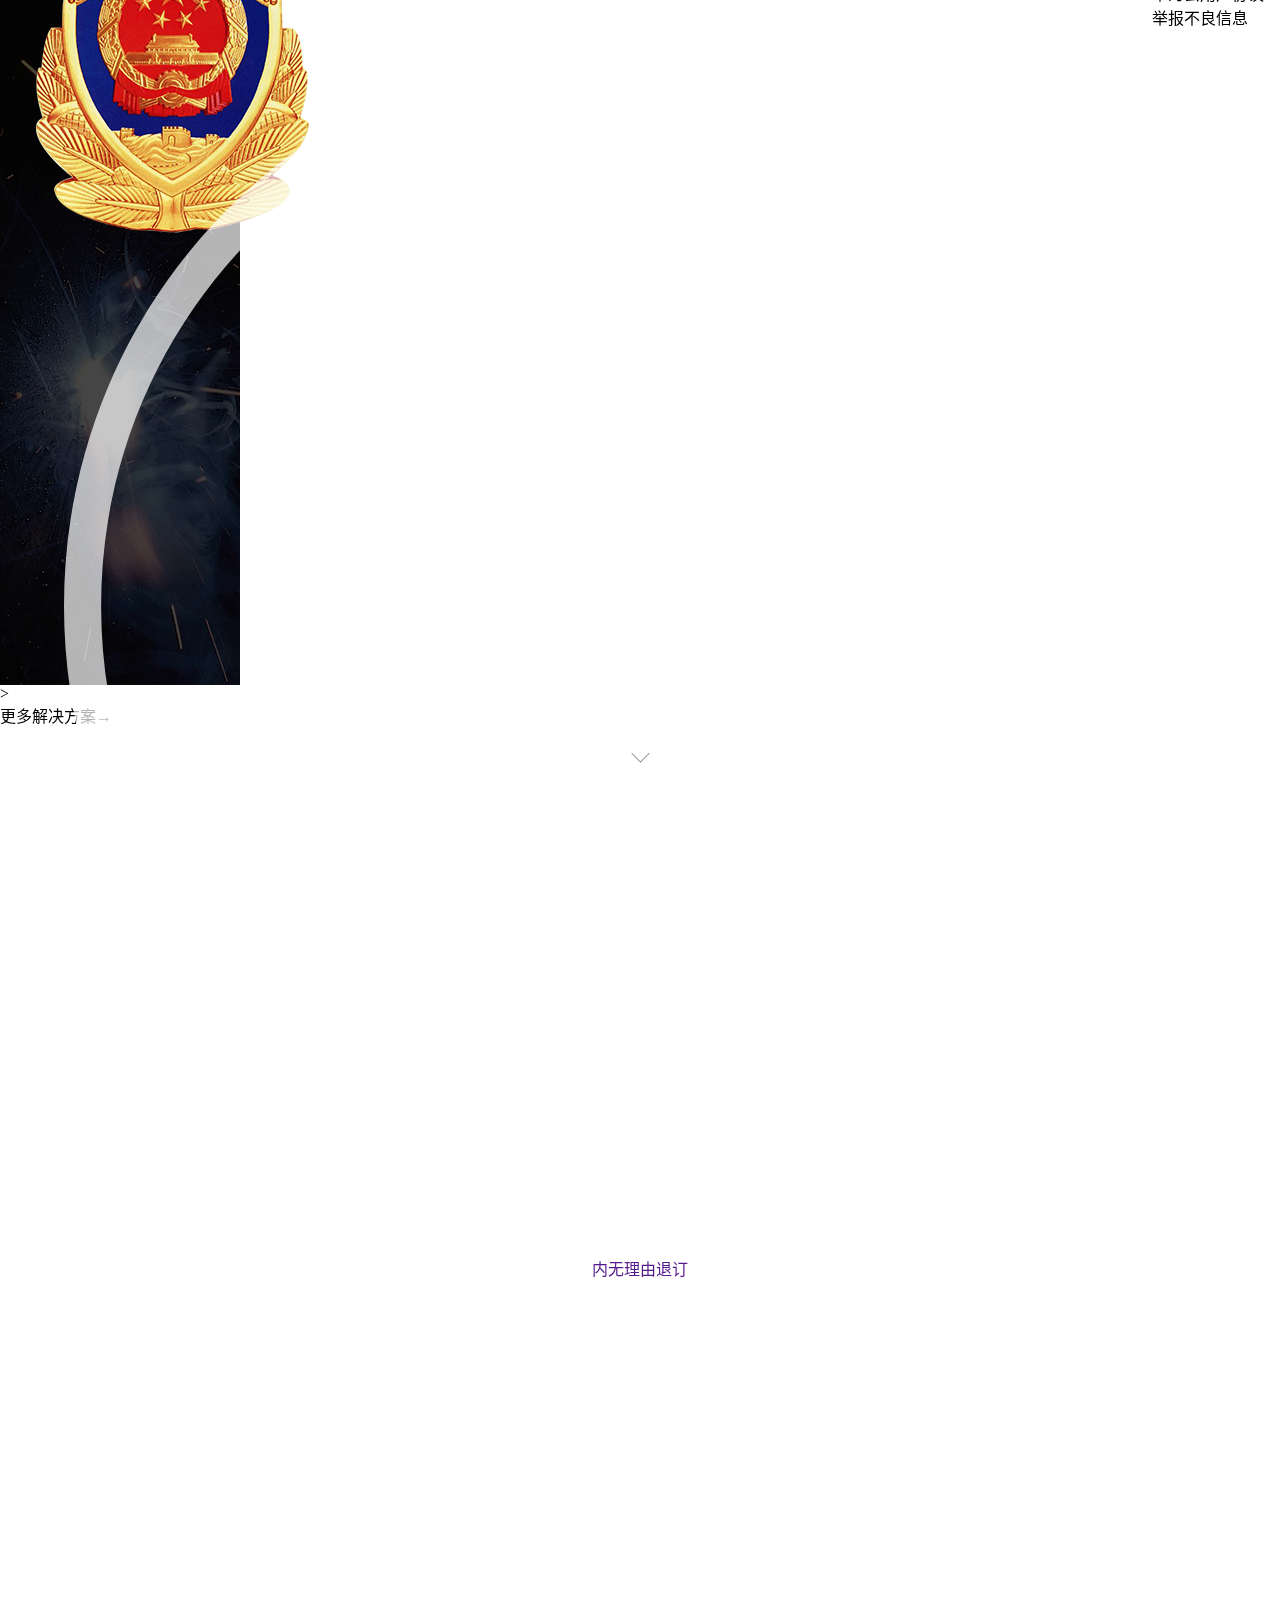
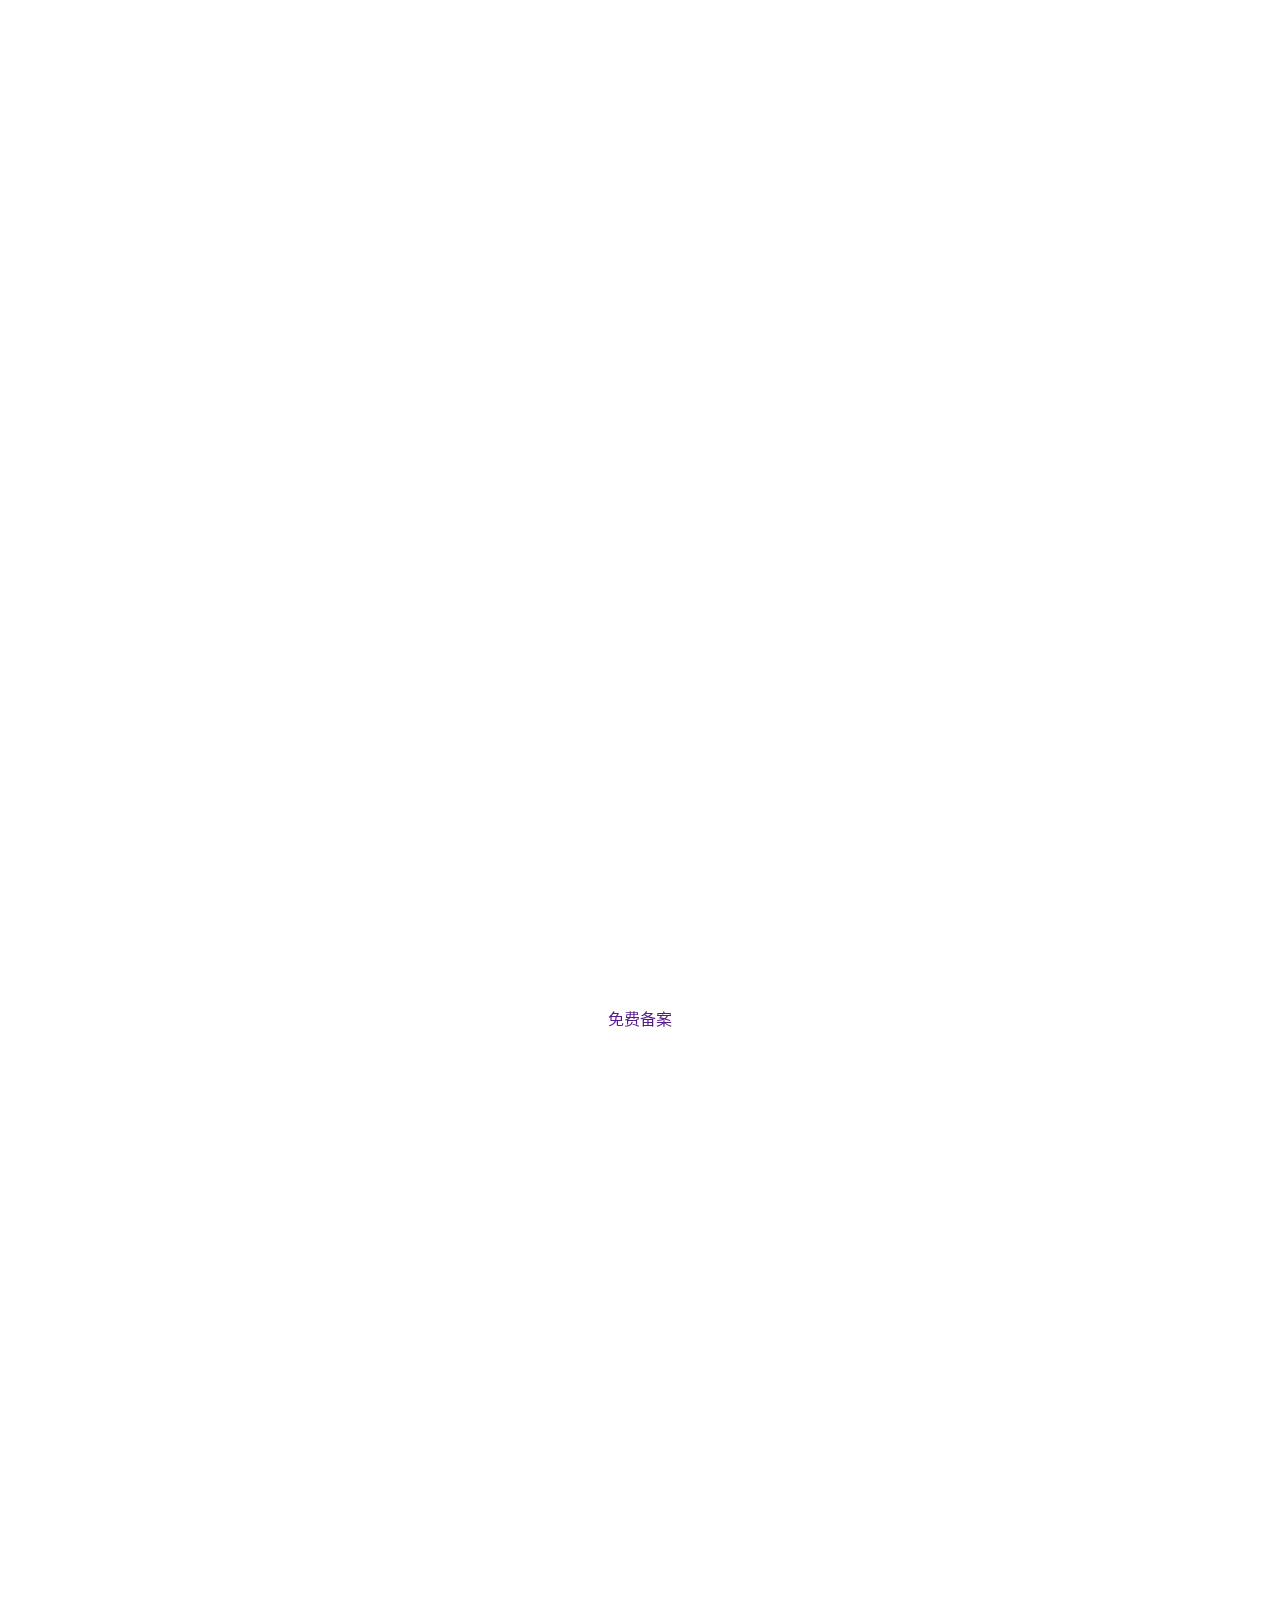
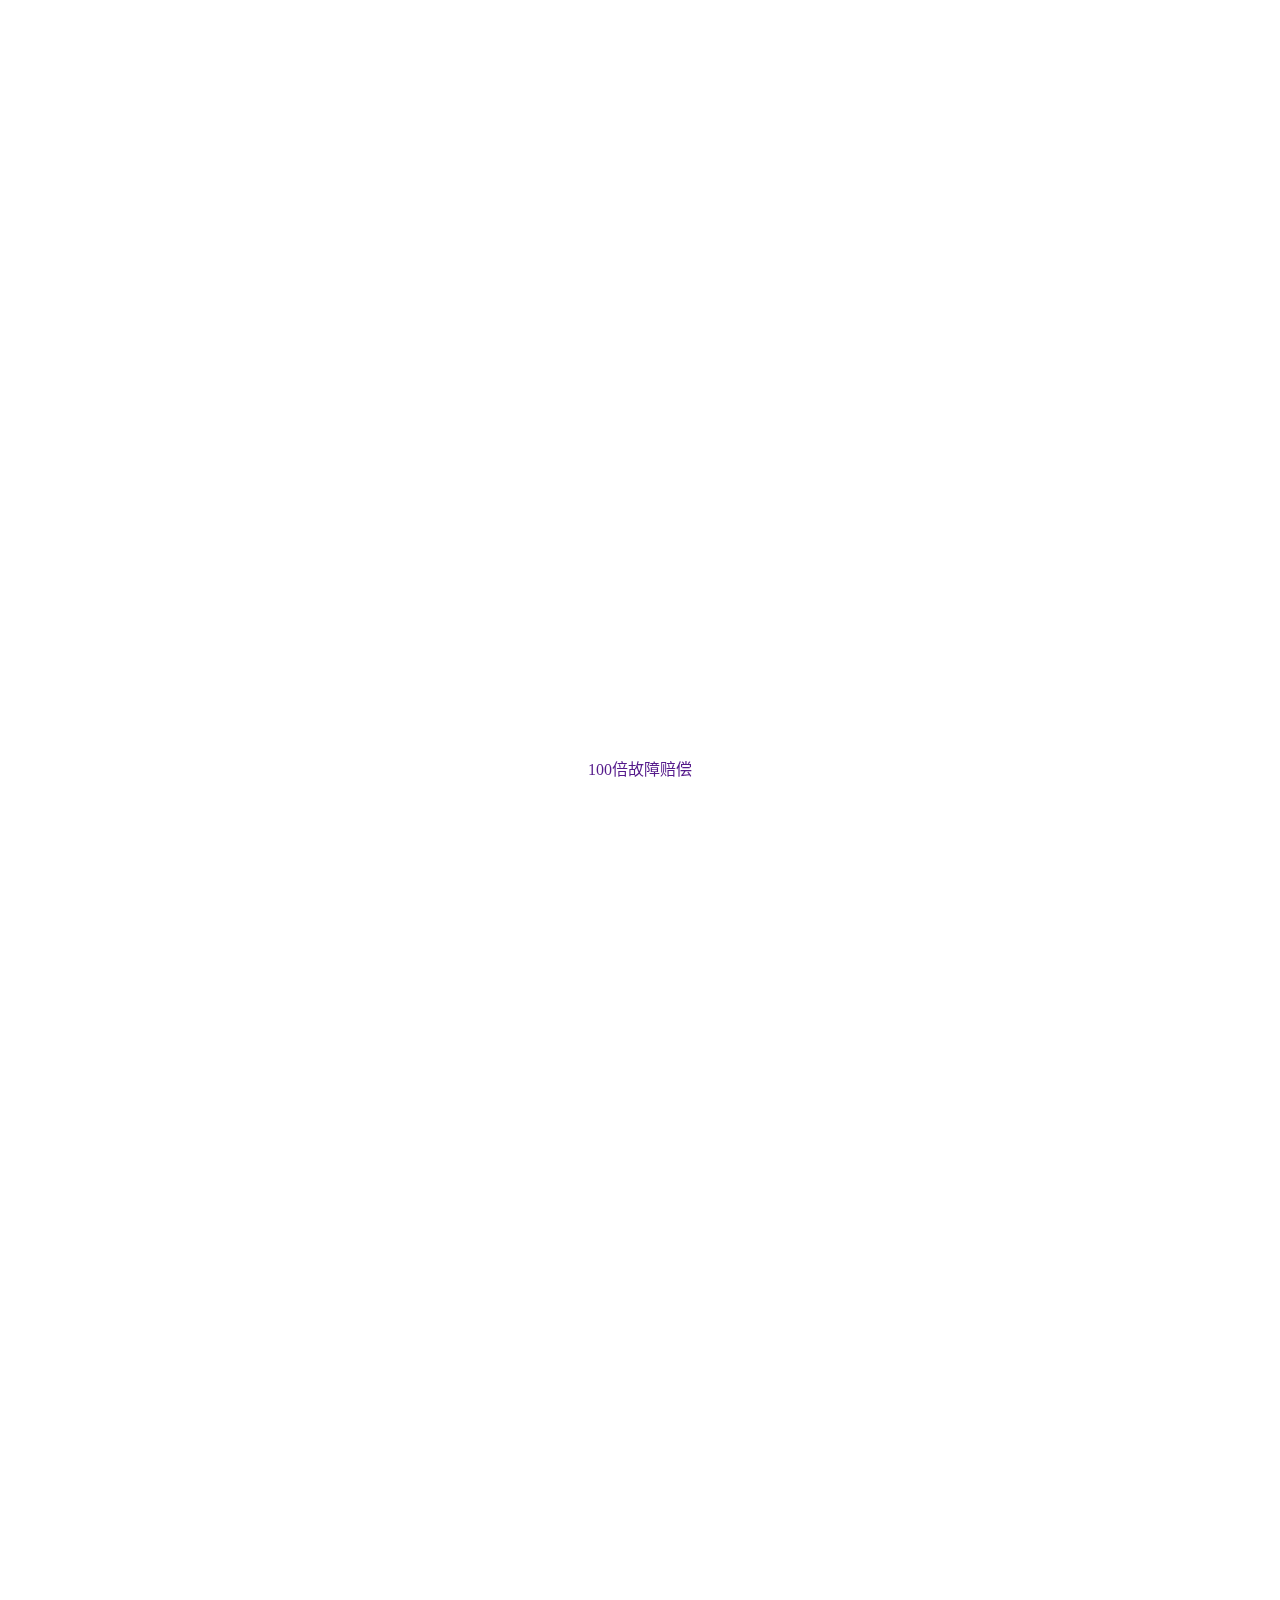
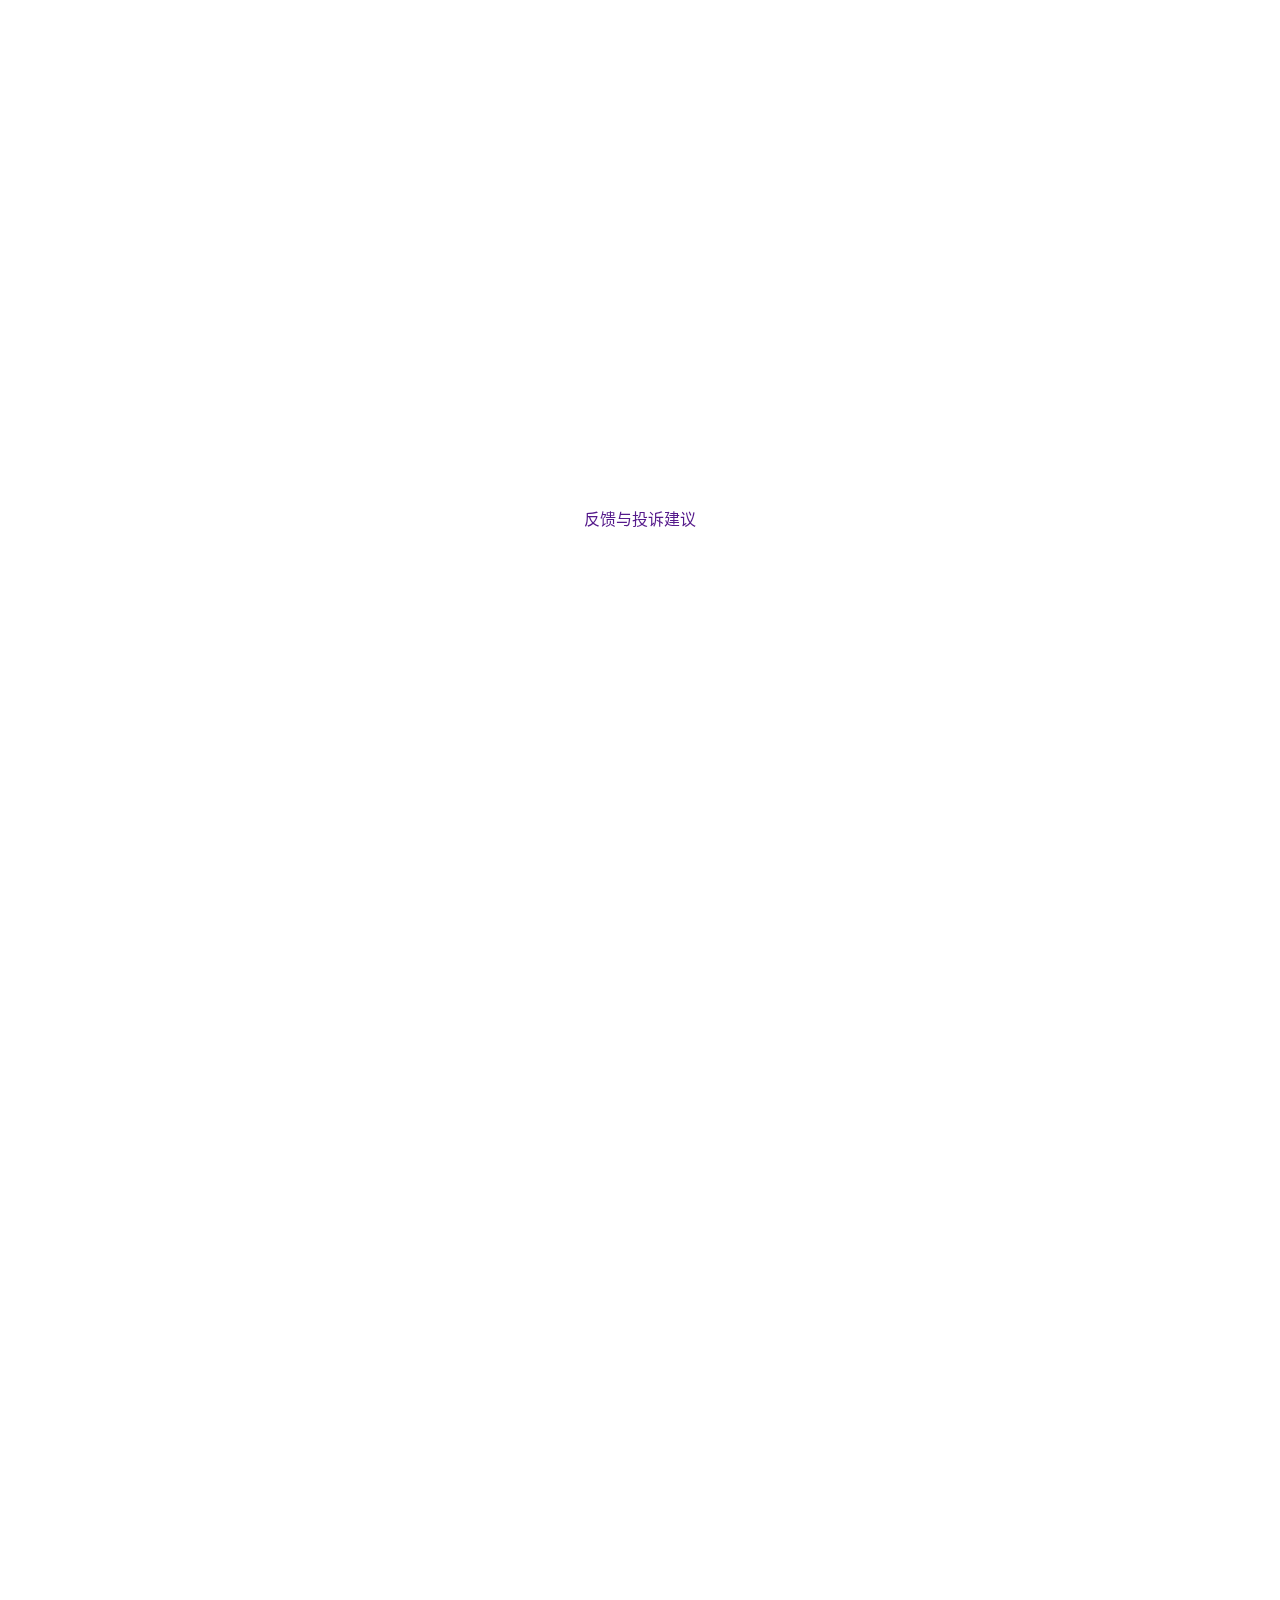
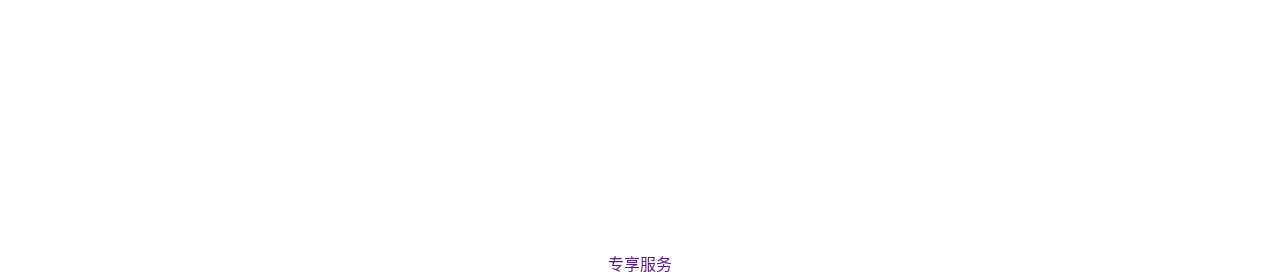
==== commit 8840173b: "修复窗口缩放出现的BUG" ====
--- a/index.html
+++ b/index.html
@@ -3,10 +3,18 @@
 <head>
     <meta charset="UTF-8">
     <title>华为云-有技术，有未来，值得信赖</title>
+    <link rel="icon" href="img/favicon.ico">
     <link rel="stylesheet" href="css/reset.css">
     <link rel="stylesheet" href="css/commen.css">
-    <link rel="stylesheet" href="css/style.css">
-    <link rel="icon" href="img/favicon.ico">
+    <link rel="stylesheet" href="css/index.css">
+    <link rel="stylesheet" href="css/swiper1.css">
+    <link rel="stylesheet" href="css/swiper2.css">
+    <link rel="stylesheet" href="css/swiper3.css">
+    <link rel="stylesheet" href="css/swiper4.css">
+    <link rel="stylesheet" href="css/swiper5.css">
+    <link rel="stylesheet" href="css/swiper6.css">
+    <link rel="stylesheet" href="css/swiper7.css">
+    <link rel="stylesheet" href="css/media.css">
     <script src="js/jquery-3.1.1.js"></script>
 </head>
 <body>
@@ -197,7 +205,7 @@
                 <li class="bind-community"><a href="">云社区</a></li>
                 <li><a href="">合作伙伴</a></li>
                 <li class="bind-serve"><a href="">支持与服务</a></li>
-                <li class="more" style="display: none"><a href="">更多</a></li>
+                <li class="bind-more" style="display: none"><a href="">更多</a></li>
             </ul>
             <div class="underline"></div>
             <div class="dropdown">
@@ -856,6 +864,14 @@
                         </ul>
                     </div>
                 </div>
+                <div class="more">
+                    <ul class="more-list">
+                        <li><a href="">云市场</a></li>
+                        <li><a href="">云社区</a></li>
+                        <li><a href="">合作伙伴</a></li>
+                        <li><a href="">支持与服务</a></li>
+                    </ul>
+                </div>
             </div>
         </div>
         <div class="user">
@@ -889,7 +905,7 @@
 
 <div class="scroll-control">
     <ul>
-        <li>
+        <li class="active">
             <div class="border"></div>
             <div class="circle">
                 <span>最新活动</span>
@@ -1821,7 +1837,7 @@
     </div>
 </div>
 
-<div class="bar">
+<div id="bar">
     <div class="bar-top">
         <span class="bar-icon"></span>
     </div>
@@ -1863,7 +1879,6 @@
     $(function() {
         for (var i = 0; i < $('.swiper-box>div').length; i++) {
             $('.swiper-box>div').eq(i).height($(window).height());
-
         }
     })
 </script>
@@ -1873,6 +1888,5 @@
 <script src="js/swiper3.js"></script>
 <script src="js/swiper5.js"></script>
 <script src="js/swiper6.js"></script>
-<script src="js/bar.js"></script>
 </body>
 </html>--- a/css/index.css
+++ b/css/index.css
@@ -0,0 +1,708 @@
+@charset "UTF-8";
+
+
+
+/*region 头部导航*/
+
+header {
+    min-width: 1024px;
+    width: 100%;
+    height: 60px;
+    position: fixed;
+    top: 0;
+    left: 0;
+    z-index: 999;
+}
+header .icon {
+    display: inline-block;
+    vertical-align: middle;
+    background: url("../img/header-sprite.png") no-repeat;
+    background-size: 104px auto;
+}
+
+header a {
+    display: inline-block;
+    width: 100%;
+    height: 100%;
+    color: #fff;
+    transition: color .3s;
+}
+header a:hover,
+header .dropdown a:hover,
+header .dropdown .items .title a:hover
+{
+    color: #e41f2b;
+}
+/*region 导航条*/
+.header {
+    min-width: 1024px;
+    width: 100%;
+    height: 60px;
+    font-size: 14px;
+    background-color: transparent;
+    position: fixed;
+    top: 0;
+    left: 0;
+    transition: all .3s;
+}
+.header.nav-shadow {
+    background-color: #222;
+    box-shadow: 0 0 10px 0 rgba(0,0,0,.3);
+}
+
+.header>div {
+    height: 60px;
+    float: left;
+}
+
+.header .head-menu {
+    width: 60px;
+    line-height: 60px;
+    text-align: center;
+    cursor: pointer;
+    background-color: inherit;
+    position: relative;
+    z-index: 999;
+}
+.header .head-menu:hover .menu {
+    transform: rotate(90deg);
+}
+.header .head-menu .menu {
+    width: 18px;
+    height: 18px;
+    background-position: -24px -22px;
+    transition: transform .3s ease;
+}
+
+
+/*region 左侧菜单*/
+
+.menu-list {
+    float: left;
+    box-sizing: border-box;
+    background-color: transparent;
+    position: absolute;
+    top: 60px;
+    left: 0;
+    text-align: left;
+    cursor: auto;
+}
+/*.menu-list>div {*/
+    /*display: none;*/
+/*}*/
+
+.menu-list .arrow {
+    position: relative;
+    top: 14px;
+}
+
+.menu-list a:hover {
+    background-color: rgba(0,0,0,.3);
+}
+.menu-list .choose:hover::before {
+    content: "";
+    display: inline-block;
+    width: 3px;
+    height: 34px;
+    background-color: #e41f2b;
+    position: absolute;
+    top: 0;
+    left: 0;
+}
+
+.menu-list .divider {
+    box-sizing: inherit;
+    line-height: 1px;
+    padding: 0 30px;
+    margin: 10px 0;
+}
+.menu-list .divider span {
+    display: inline-block;
+    height: 1px;
+    width: 100%;
+    background-color: rgba(255,255,255,.4);
+}
+
+.menu-list .call {
+    padding: 0 30px 10px 30px;
+    background-color: #222;
+    box-sizing: border-box;
+}
+.menu-list .call p {
+    font-size: 12px;
+    line-height: 30px;
+    color: #ccc;
+}
+.menu-list .call i {
+    display: inline-block;
+    padding: 0;
+    margin: 0 3px 0 0;
+    width: 18px;
+    height: 18px;
+    background: url("../img/header-sprite.png")no-repeat -44px -22px;
+    background-size: 104px auto;
+    position: relative;
+    top: 3px;
+}
+
+.menu-list .call .num {
+    font-size: 13px;
+}
+
+.menu-list .fir-menu,
+.menu-list .sec-menu,
+.menu-list .thi-menu
+{
+    float: left;
+    height: 100%;
+    background-color: #222;
+    box-sizing: border-box;
+    color: #fff;
+    position: relative;
+    top: 0;
+    display: none;
+}
+.menu-list .thi-menu {
+    max-width: 380px;
+    width: 200%;
+}
+.menu-list .fir-item-box,
+.menu-list .sec-menu,
+.menu-list .thi-menu {
+    padding: 10px 0;
+    overflow-y: auto;
+}
+
+.menu-list .fir-menu {
+    width: 240px;
+    z-index: 993;
+}
+.menu-list .sec-menu {
+    background-color: #282828;
+    width: 240px;
+    z-index: 992;
+}
+.menu-list .thi-menu {
+    background-color: #2b2b2b;
+    width: 380px;
+    z-index: 991;
+}
+
+.menu-list .fir-menu>ul,
+.menu-list .fir-item-box
+{
+    width: 100%;
+    height: 100%;
+    background-color: #222;
+}
+
+.menu-list .fir-item,
+.menu-list .sec-item li,
+.menu-list .thi-item
+{
+    box-sizing: inherit;
+    height: 34px;
+    line-height: 34px;
+    position: relative;
+}
+.menu-list .sec-item li,
+.menu-list .thi-item {
+    padding: 0 10px;
+}
+.menu-list .fir-item a,
+.menu-list .sec-item li a,
+.menu-list .thi-item a
+{
+    width: 100%;
+    box-sizing: border-box;
+    padding: 0 30px;
+}
+
+.menu-list .thi-menu .title {
+    padding: 0 30px;
+    box-sizing: border-box;
+    line-height: 36px;
+    font-size: 16px;
+}
+
+.menu-list .thi-menu a {
+    font-size: 12px;
+    line-height: 25px;
+    padding-top: 10px;
+    padding-bottom: 5px;
+}
+.menu-list .thi-menu a:hover h3 {
+    color: #e41f2b;
+}
+.menu-list .thi-menu a h3 {
+    font-size: 12px;
+    color: #999;
+    transition: color .3s;
+}
+.menu-list .thi-menu a p {
+    color: #6F7479;
+}
+
+
+
+
+
+/*endregion*/
+
+.header .head-logo {
+    width: 104px;
+}
+.header .head-logo a {
+    background: url("../img/logo.png") no-repeat center;
+    background-size: 100% auto;
+}
+
+.header .head-ad {
+    width: 76px;
+    height: 60px;
+    margin-left: 40px;
+}
+
+.header .head-ad a {
+    background: url("../img/ad-pc-new.png") no-repeat;
+    background-size: 76px 72px;
+    position: absolute;
+    width: 76px;
+    height: 72px;
+    z-index: 996;
+}
+
+.header .head-nav {
+    margin-left: 10px;
+    min-width: 350px;
+}
+
+.header .underline {
+    display: inline-block;
+    height: 4px;
+    background-color: #e41f2b;
+    position: absolute;
+    bottom: 0;
+    left: 290px;
+    z-index: -1;
+}
+
+.header .head-nav .nav-list {
+    width: 100%;
+    height: 100%;
+}
+.header .head-nav .nav-list li {
+    float: left;
+    height: 60px;
+    line-height: 60px;
+    padding: 0 15px;
+}
+
+.header .head-nav .nav-list .bind-more {
+    position: relative;
+}
+
+.header .user {
+    min-width: 344px;
+    float: right;
+}
+
+.header .user ul {
+    width: 100%;
+    height: 100%;
+}
+
+.header .user>ul>li {
+    float: left;
+    height: 60px;
+    line-height: 60px;
+    padding: 0 10px;
+}
+.header .user .search {
+    width: 16px;
+    height: 16px;
+    background-position: -36px -46px;
+}
+.header .user .search:hover {
+    background-position: -68px 0;
+}
+.header .user .addr i {
+    width: 18px;
+    height: 15px;
+    background-position: -18px -64px;
+    margin-right: 6px;
+}
+.header .user .addr:hover i {
+    background-position: -38px -64px;
+}
+
+
+.header .user .change-lang {
+    position: relative;
+}
+.header .user .change-lang:hover .lang{
+    display: block;
+}
+.header .user .lang {
+    background-color: #222;
+    width: 230%;
+    height: 320%;
+    position: absolute;
+    top: 60px;
+    left: 0;
+    z-index: 999;
+    display: none;
+}
+.header .user .lang .active a {
+    color: #e41f2b;
+}
+.header .user .lang .active::after{
+    content: "";
+    display: inline-block;
+    height: 20px;
+    width: 4px;
+    background-color: #e41f2b;
+    position: absolute;
+    top: 11px;
+    right: 0;
+}
+.header .user .lang li {
+    width: 100%;
+    height: 25%;
+    line-height: 40px;
+    padding: 0 10px;
+}
+
+.header .user .sign {
+    background-color: #e41f2b;
+    padding: 0 20px;
+    cursor: pointer;
+}
+.header .user .sign a {
+    display: inline-block;
+    width: 100%;
+    height: 100%;
+}
+.header .user .sign:hover {
+    opacity: .8;
+}
+.header .user .sign:hover a {
+    color: #fff;
+}
+    /*endregion*/
+
+/*region 下拉菜单*/
+
+.dropdown .product .arrow {
+    position: relative;
+    top: 8px;
+}
+
+.dropdown .solve .title {
+    padding: 15px 0;
+}
+
+.dropdown .solve .title a {
+    font-size: 14px;
+    color: #fff;
+}
+
+.dropdown .solve .solve-l,
+.dropdown .solve .solve-r
+{
+    float: left;
+    width: 50%;
+    padding: 0 25px;
+    box-sizing: border-box;
+}
+
+.dropdown .solve .solve-l>ul {
+    width: 50%;
+    box-sizing: border-box;
+}
+.dropdown .solve .solve-l .title {
+    margin-top: 0;
+}
+.dropdown .solve .solve-l .title a {
+    color: #fff;
+}
+
+.dropdown .solve .solve-l p {
+    color: #C3C5C6;
+    font-size: 12px;
+    height: 20px;
+    line-height: 20px;
+    margin-top: 10px;
+}
+
+.dropdown .solve .solve-l .fl p a {
+    color: #c3c5c6;
+}
+
+.dropdown .solve a {
+    display: inline;
+    margin-right: 10px;
+    color: #999;
+}
+
+.dropdown .solve .arrow-box {
+    display: inline-block;
+    vertical-align: middle;
+    width: 20px;
+    position: relative;
+    left: 15px;
+}
+
+.dropdown .solve .solve-r .list {
+    float: left;
+    width: 33.333%;
+}
+
+.dropdown .solve .solve-r .cut {
+    margin-bottom: 10px;
+}
+
+.dropdown .intel .arrow,
+.dropdown .market .arrow,
+.dropdown .community .arrow,
+.dropdown .serve .arrow
+{
+    position: relative;
+    top: 7px;
+}
+
+.dropdown .items .row .mb {
+    border-bottom: 1px solid #5d5f60;
+}
+
+.dropdown .more {
+    position: absolute;
+    top: 0;
+    left: 578px;
+}
+
+.dropdown .more .more-list {
+    width: 150px;
+    height: 300%;
+    background-color: #222;
+}
+.dropdown .more .more-list li {
+    width: 100%;
+    height: 25%;
+    line-height: 45px;
+    padding: 0;
+}
+.dropdown .more .more-list a {
+    padding: 0 20px;
+}
+
+/*endregion*/
+
+/*endregion*/
+
+/*region 右侧服务栏*/
+#bar {
+    width: 48px;
+    height: 148px;
+    background: #fff;
+    font-size: 14px;
+    position: fixed;
+    right: 20px;
+    bottom: 30px;
+    z-index: 998;
+}
+
+#bar a{
+    color: #222222;
+}
+
+#bar .bar-top {
+    width: 48px;
+    height: 48px;
+    background: #f00;
+
+}
+
+#bar .bar-icon {
+    display: inline-block;
+    width: 24px;
+    height: 24px;
+    background: url("../img/icons-float-bar2.png") no-repeat;
+    background-position: 0 0;
+    position: relative;
+    left: 12px;
+    top: 12px;
+}
+
+#bar .bar-bottom p {
+    font-size: 14px;
+    width: 14px;
+    height: 24px;
+    margin: 0 auto;
+    margin-top: 10px;
+}
+
+#bar .mask {
+    width: 220px;
+    height: 148px;
+    background: #fff;
+    position: absolute;
+    right: 100%;
+    bottom: 0;
+    top: auto;
+    margin-right: 5px;
+    padding: 10px 0;
+    display: none;
+}
+
+#bar .mask-icon {
+    display: inline-block;
+    width: 24px;
+    height: 24px;
+    background: url("../img/icons-float-bar2.png") no-repeat;
+    margin: 10px 10px 0 20px;
+}
+
+#bar .mask-top {
+    height: 44px;
+    padding-top: 10px;
+    padding-bottom: 10px;
+}
+
+#bar .mask-middle{
+    height: 44px;
+}
+
+#bar .mask-bottom {
+    height: 44px;
+}
+
+#bar .f2 {
+    background-position: -48px 0;
+
+}
+
+#bar .f3 {
+    background-position: -24px 0;
+
+}
+
+#bar .f4 {
+    background-position: -96px 0;
+
+}
+
+#bar .mask .info {
+    color: #E41F2B;
+}
+
+#bar .mask .text {
+    display: inline-block;
+    margin-left: 10px;
+}
+
+#bar .mask .title {
+    position: relative;
+    top: -8px;
+}
+
+#bar .mask p:hover{
+    color: #E41F2B;
+}
+/*endregion*/
+
+/*region 右侧圆形按钮*/
+.scroll-control {
+    height: 200px;
+    color: #fff;
+    position: fixed;
+    right: 30px;
+    top: 50%;
+    transform: translateY(-50%);
+    z-index: 999;
+    display: none;
+}
+
+.scroll-control li {
+    position: relative;
+    height: 16px;
+    margin-bottom: 10px;
+    cursor: pointer;
+}
+
+.scroll-control .active .border {
+    border: 1px solid #f66f6a;
+}
+.scroll-control .active .dot {
+    background-color: #f66f6a;
+}
+
+.scroll-control .hover .bg {
+    right: 0;
+    top: -1px;
+    width: 80px;
+    height: 18px;
+    border-radius: 8px;
+}
+
+.scroll-control .border {
+    width: 16px;
+    height: 16px;
+    border-radius: 50%;
+    position: absolute;
+    top: -1px;
+    right: 0;
+}
+
+.scroll-control .circle {
+    display: none;
+    height: 16px;
+    width: 50px;
+    padding-right: 20px;
+    font-size: 12px;
+    position: absolute;
+    top: -1px;
+    right: 0;
+    z-index: 2;
+}
+
+.scroll-control .bg,
+.scroll-control .dot {
+    width: 8px;
+    height: 8px;
+    border-radius: 50%;
+    position: absolute;
+    top: 4px;
+    right: 4.5px;
+    transition: all .15s;
+}
+
+.scroll-control .bg {
+    background-color: #f66f6a;
+    z-index: 1;
+}
+.scroll-control .dot {
+    background-color: #222;
+    z-index: 2;
+}
+/*endregion*/
+
+
+.swiper-box {
+    position: relative;
+    width: 100%;
+    height: 200%;
+}
+
+.swiper1, .swiper2, .swiper3,
+.swiper4, .swiper5, .swiper6,
+.swiper7
+{
+    min-height: 530px;
+    min-width: 1024px;
+    width: 100%;
+    background-color: transparent;
+    position: relative;
+    top: 0;
+    left: 0;
+}--- a/css/swiper2.css
+++ b/css/swiper2.css
@@ -0,0 +1,246 @@
+@charset "UTF-8";
+
+/*region 第二块*/
+.swiper2 {
+    width: 100%;
+    min-width: 1024px;
+    box-sizing: border-box;
+    overflow: hidden;
+    background: url("../img/homepage-product-bg.jpg") no-repeat;
+    background-size: cover;
+}
+
+/* .title */
+.swiper2 .title,
+.swiper4 .title
+{
+    width: 100%;
+    height: 20%;
+    text-align: center;
+    /*background: deeppink;*/
+}
+
+.swiper2 .title h1,
+.swiper4 .title h1
+{
+    padding-top: 46px;
+    font-size: 40px;
+    line-height: 40px;
+    letter-spacing: 4px;
+    font-weight: 500;
+}
+
+.swiper2 .title h2,
+.swiper4 .title h2
+{
+    margin-top: 5px;
+    font-size: 22px;
+    line-height: 48px;
+    letter-spacing: 2px;
+    font-weight: 500;
+}
+
+/*  #sec */
+.swiper2 .sec {
+    background: #DBEEF6;
+    padding-top: 60px;
+    box-sizing: border-box;
+    /*width: 100%;*/
+    /*height: 100%;*/
+    /*position: relative;*/
+    overflow: hidden;
+}
+
+/*  .product-bg */
+.swiper2 .sec-bg {
+    width: 100%;
+    height: 100%;
+    overflow: hidden;
+    position: absolute;
+    top: 0;
+    left: 0;
+    z-index: 1;
+}
+
+.swiper2 .bg-top, .bg-middle, .bg-bottom {
+    width: 200%;
+    height: 100%;
+    position:absolute;
+    top: 0;
+    left: 0;
+    animation: one 18s linear infinite;
+}
+
+.swiper2 .sec-bg img {
+    width: 50%;
+    height: 100%;
+    float: left;
+}
+
+.swiper2 .bg-middle {
+    animation-delay: 3s;
+}
+
+.swiper2 .bg-bottom {
+    animation-delay: 5s;
+}
+
+@keyframes one {
+    from {
+        left: 0
+    }
+    to {
+        left: -100%;
+    }
+}
+
+/*  .content */
+.swiper2 .sec-content {
+    padding-top: 60px;
+    box-sizing: border-box;
+    width: 100%;
+    height: 100%;
+    position: absolute;
+    top: 0;
+    left: 0;
+    z-index: 2;
+}
+
+/*.sec-product*/
+.swiper2 .sec-product {
+    width: 100%;
+    height: 60%;
+    box-sizing: border-box;
+    padding: 0 10%;
+}
+
+.swiper2 .sec-product .product-list,
+.swiper2 .sec-product .product-list ul
+{
+    width: 100%;
+    height: 100%;
+}
+
+.swiper2 .sec-product ul li {
+    float: left;
+    width: 33%;
+    height: 25%;
+    box-sizing: border-box;
+    padding-right: 20px;
+}
+
+.swiper2 .product-card {
+    display: inline-block;
+    width: 100%;
+    height: 100%;
+    box-sizing: border-box;
+    padding: 10px 18px 20px;
+    margin-top: 15px;
+    border-radius: 2px;
+    transition: 0.5s;
+}
+
+.swiper2 .product-card h2 {
+    color: #252b3a;
+    font-size: 24px;
+    font-weight: 500;
+}
+
+.swiper2 .product-card:hover {
+    background: #fff;
+    box-shadow: 0 30px 40px 0 rgba(130, 98, 98, 0.1);
+}
+
+.swiper2 .product-card:hover h2 {
+    color: #f66f6a;
+}
+
+.swiper2 .product-tag {
+    display: inline-block;
+    font-size: 12px;
+    line-height: 18px;
+    color: #fff;
+    background: #f66f6a;
+    padding: 0 4px;
+    border-radius: 2px;
+    margin-left: 10px;
+}
+
+.swiper2 .product-card h2 span {
+    vertical-align: middle;
+}
+
+.swiper2 .product-text {
+    font-size: 14px;
+    color: #666a75;
+    line-height: 24px;
+    margin-top: 4px;
+    text-overflow: ellipsis;
+}
+
+/*  .more*/
+.swiper2 .more,
+.swiper4 .more,
+.swiper5 .more
+{
+    display: inline-block;
+    position: relative;
+    top: 30px;
+    left: 50%;
+    transform: translateX(-50%);
+    z-index: 10;
+}
+
+.swiper2 .more a,
+.swiper4 .more a,
+.swiper5 .more a
+{
+    font-size: 18px;
+    line-height: 24px;
+    color: #999;
+    transition: 0.5s;
+}
+
+.swiper2 .more a:hover,
+.swiper4 .more a:hover,
+.swiper5 .more a:hover
+{
+    color: #f66f6a;
+}
+
+.swiper2 .icon,
+.swiper4 .icon,
+.swiper5 .icon
+{
+    margin-left: 5px;
+    position: relative;
+}
+
+.page-next
+{
+    width: 12px;
+    height: 12px;
+    border-top: 1px solid #999;
+    border-right: 1px solid #999;
+    transform: rotate(135deg);
+    margin: 20px auto;
+    position: relative;
+    animation: down 1s alternate infinite;
+    cursor: pointer;
+}
+
+@keyframes down {
+    from {
+        top: 0;
+    }
+    to {
+        top: -10px;
+    }
+}
+
+.page-next:hover
+{
+    border-color: #f66f6a;
+    animation-play-state: paused;
+}
+/*endregion*/--- a/css/swiper4.css
+++ b/css/swiper4.css
@@ -0,0 +1,190 @@
+@charset "UTF-8";
+
+/*region 第四块*/
+.swiper4 {
+    position: relative;
+    overflow: hidden;
+}
+.swiper4 .title {
+    box-sizing: border-box;
+    width: 100%;
+    height: 25%;
+    padding-top: 60px;
+    text-align: center;
+    /*background: deeppink;*/
+}
+
+.swiper4 .title h1 {
+    padding-top: 26px;
+    font-size: 36px;
+    line-height: 32px;
+    letter-spacing: 4px;
+    font-weight: 500;
+}
+
+.swiper4 .title h2 {
+    margin-top: 15px;
+    font-size: 18px;
+    line-height: 25px;
+    letter-spacing: 2px;
+    font-weight: 500;
+}
+
+.swiper4 .fourth-bg {
+    width: 100%;
+    height: 100%;
+    background: url("../img/homepage-mall-bg.jpg") center top;
+    background-size: 100%;
+    animation: mall-bg 50s linear infinite;
+    position: absolute;
+    top: 0;
+    left: 0;
+    z-index: 1;
+}
+
+@keyframes mall-bg {
+    from {
+        top: 0;
+    }
+    to {
+        top: -100%;
+    }
+}
+
+.swiper4 .fourth-content {
+    width: 100%;
+    height: 100%;
+    box-sizing: border-box;
+    background-color: transparent;
+    position: relative;
+    z-index: 99;
+}
+
+.swiper4 .mall-app {
+    padding-top: 30px;
+    box-sizing: border-box;
+    width: 100%;
+    height: 58%;
+}
+
+.swiper4 .mall-app>ul {
+    max-width: 1366px;
+    height: 100%;
+    margin: 0 auto;
+}
+
+.swiper4 .mall-app > ul > li {
+    background: grey;
+    float: left;
+    width: 23.4%;
+    height: 100%;
+    margin-right: 20px;
+    position: relative;
+    overflow: hidden;
+    cursor: pointer;
+}
+
+.swiper4 .mall-app-card {
+    font-size: 16px;
+    width: 100%;
+    height: 100%;
+    position: relative;
+}
+
+.swiper4 .mall-app-card i {
+    width: 48px;
+    height: 48px;
+    position: absolute;
+    top: 45px;
+    left: 50%;
+    transform: translateX(-50%);
+}
+.swiper4 .mall-bg-img {
+    width: 100%;
+    height: 100%;
+    transition: 0.5s;
+}
+
+.swiper4 .mall-app > ul > li:hover .mall-bg-img {
+    transform: scale(1.02)
+}
+
+.swiper4 .mall-logo {
+    width: 100%;
+    height: 100%;
+    /*background: #ff4400;*/
+}
+
+.swiper4 .mall-app-card > h2 {
+    width: 100%;
+    font-size: 18px;
+    font-weight: 500;
+    line-height: 22px;
+    color: #fff;
+    text-align: center;
+    position: absolute;
+    top: 130px;
+
+}
+
+.swiper4 .mall-app-card .line {
+    width: 0;
+    height: 4px;
+    background: #f66f6a;
+    margin: 0 auto;
+    position: absolute;
+    top: 165px;
+    left: 0;
+    right: 0;
+    transition: width 0.2s linear;
+}
+
+.swiper4 .mall-app-card > p {
+    padding-left: 20px;
+    padding-right: 20px;
+    font-size: 16px;
+    line-height: 18px;
+    color: #fff;
+    position: absolute;
+    top: 130px;
+    text-align: center;
+    opacity: 0;
+    margin-top: 10px;
+    transition: 0.2s;
+}
+
+.swiper4 .mall-app-card-bottom {
+    height: 50%;
+    line-height: 18px;
+    margin: 0 auto;
+    position: absolute;
+    bottom: 0;
+    left: 0;
+    right: 0;
+    text-align: center;
+}
+.swiper4 .mall-app-card-bottom > ul {
+    width: 100%;
+    position: absolute;
+    top: 30px;
+    left: 0;
+}
+
+.swiper4 .mall-app-card-bottom a {
+    color: #fff;
+    font-size: 16px;
+}
+
+.swiper4 .mall-app-card-bottom > ul > li {
+    line-height: 30px;
+
+}
+
+.swiper4 .mall-app-card-bottom > ul > li > a:hover {
+    color: #f66f6a
+}
+
+.swiper4 .fourth .more {
+    padding-top: 25px;
+}
+/*endregion*/--- a/css/swiper5.css
+++ b/css/swiper5.css
@@ -0,0 +1,246 @@
+@charset "UTF-8";
+
+/*region 第五块*/
+.swiper5 {
+    min-width: 1024px;
+}
+
+.swiper5 .bg {
+    width: 100%;
+    height: 100%;
+    background: url("../img/homepage-news-bg.jpg") no-repeat;
+    background-size: cover;
+}
+
+.fresh {
+    min-width: 1024px;
+    height: 25%;
+    padding-top: 60px;
+    box-sizing: border-box;
+    text-align: center;
+
+}
+
+.fresh .fresh-p1 {
+    font-size: 30px;
+    margin-bottom: 15px;
+    padding-top: 10px;
+}
+
+.fresh .fresh-p2 {
+    font-size: 22px;
+}
+
+.swiper5 .news {
+    min-width: 1024px;
+    width: 100%;
+    height: 60%;
+    box-sizing: border-box;
+    padding: 0 5%;
+    position: relative;
+    top: 20px;
+    left: 0;
+}
+
+.authority {
+    float: left;
+    margin-left: 50px;
+    cursor: pointer;
+    width: 35%;
+    height: 100%;
+    box-shadow: 0 8px 16px 0 rgba(0, 0, 0, 0.1);
+    transition: box-shadow .3s;
+}
+.authority:hover {
+    box-shadow: 0 10px 40px 0 rgba(0, 0, 0, 0.1);
+}
+
+.authority .blue-img {
+    width: 100%;
+    height: 70%;
+    overflow: hidden;
+    position: relative;
+}
+
+.authority .blue-img .menban {
+    width: 60px;
+    height: 45px;
+    position: absolute;
+    background-color: rgba(255, 255, 255, 0.3);
+    top: 50%;
+    left: 50%;
+    transform: translate(-50%,-50%);
+    z-index: 998;
+    border-radius: 5px;
+    transition: all .3s;
+}
+
+.authority .blue-img:hover .menban {
+    background-color: #f66f6a;
+}
+
+.authority .blue-img .menban .delta {
+    position: absolute;
+    left: 0;
+    top: 0;
+    width: 60px;
+    height: 45px;
+    background: url("../img/play.png") no-repeat center center;
+    background-size: 30px 25px;
+}
+
+.authority .blue-img img {
+    transition: 0.3s;
+    width: 100%;
+    height: 100%;
+}
+
+.authority .blue-img:hover img {
+    transform: scale(1.15);
+}
+
+.authority .notice {
+    box-sizing: border-box;
+    padding: 10px;
+    width: 100%;
+    height: 30%;
+    background-color: #fff;
+}
+
+.authority .notice .notice-p1 {
+    font-size: 18px;
+    margin-bottom: 8px;
+}
+
+.authority .notice .notice-p1 .span1 {
+    color: #f66f6a;
+}
+
+.authority .notice .notice-p2 {
+    margin-top: 5px;
+    font-size: 13px;
+}
+
+.authority .notice .notice-p2 span img {
+    width: 20px;
+    height: 20px;
+}
+
+.letter {
+    float: left;
+    width: 50%;
+    height: 100%;
+    margin-left: 50px;
+    cursor: pointer;
+}
+
+.letter .letter-one {
+    height: 33%;
+    box-sizing: border-box;
+    padding: 20px;
+}
+
+.letter .letter-one:hover {
+    background-color: #fff;
+    box-shadow: 0 8px 16px 0 rgba(0, 0, 0, 0.1);
+    transition: 0.2s linear;
+}
+.letter .letter-one:hover p {
+    color: #f66f6a;
+}
+
+.letter p {
+    font-size: 18px;
+    color: #444;
+}
+
+.letter span {
+    display: inline-block;
+    width: 100%;
+    color: #777;
+    text-overflow: ellipsis;
+    white-space: nowrap;
+    overflow: hidden;
+    padding: 10px 0;
+    font-size: 12px;
+}
+
+/*.letter .enter {*/
+    /*margin-top: 10px;*/
+/*}*/
+
+.letter .enter a {
+    font-size: 12px;
+    border: 1px solid;
+    border-radius: 2px;
+    padding: 3px 8px;
+    transition: all .3s;
+}
+
+.letter .enter .red {
+    border-color: #f66f6a;
+    color: #f66f6a;
+}
+.letter .enter .red:hover {
+    background-color: #f66f6a;
+    color: #fff;
+}
+
+.letter .enter .gray {
+    border-color: #ddd;
+    color: #666;
+    margin-left: 10px;
+}
+.letter .enter .gray:hover {
+    background-color: #aad;
+    color: #fff;
+}
+
+.more-fresh {
+    display: inline-block;
+    text-align: center;
+    font-size: 20px;
+    cursor: pointer;
+    position: relative;
+    left: 50%;
+    transform: translateX(-50%);
+}
+
+.more-fresh .more-fresh-p span {
+    margin-left: 15px;
+    position: relative;
+}
+
+.foot-p {
+    text-align: center;
+    position: absolute;
+    top: 20px;
+    left: 50%;
+}
+
+.foot-p span {
+    display: inline-block;
+    width: 15px;
+    height: 15px;
+    border-top: 1px solid #000;
+    border-left: 1px solid #000;
+    transform: rotate(-135deg);
+    animation: move 0.6s infinite alternate;
+    position: relative;
+    cursor: pointer;
+}
+
+@keyframes move {
+    from {
+        top: 0;
+    }
+    to {
+        top: 10px;
+    }
+}
+
+.foot-p span:hover {
+    border-color: #f00;
+    animation-play-state: paused
+}
+/*endregion*/--- a/css/media.css
+++ b/css/media.css
@@ -0,0 +1,127 @@
+@charset "UTF-8";
+
+
+@media screen and (max-height: 530px) {
+    .swiper1 .banner-btn {
+        bottom: 160px;
+    }
+    .swiper1 .banner-push {
+        bottom: 40px;
+    }
+
+    .swiper2 .sec-product ul li {
+        height: 33%;
+    }
+    .swiper2 .sec-product ul .none {
+        display: none;
+    }
+    .swiper2 .title h1 {
+        padding-top: 20px;
+    }
+
+    .swiper3 .face-p1 {
+        font-size: 30px;
+        padding-top: 75px;
+    }
+
+    .swiper4 .title h1 {
+        padding-top: 10px;
+    }
+
+    .swiper5 .fresh {
+        height: 30%;
+    }
+    .swiper5 .fresh .fresh-p1 {
+        margin-bottom: 0;
+    }
+    .swiper5 .letter .enter {
+        display: none;
+    }
+    .swiper5 .notice {
+        padding: 10px;
+    }
+    .swiper5 .notice .notice-p1 {
+        font-size: 16px;
+    }
+
+    .swiper6 .content .title {
+        padding-top: 60px;
+    }
+    .swiper6 .content .title .fir-title {
+        padding-top: 20px;
+        font-size: 24px;
+        line-height: 32px;
+    }
+}
+
+@media screen and (max-width: 1366px) {
+    .swiper1 .banner-btn {
+        bottom: 260px;
+    }
+    .swiper1 .banner-push {
+        bottom: 140px;
+    }
+    .swiper1 .banner-push a {
+        padding: 10px 20px;
+    }
+    .swiper1 .banner-push a h3 {
+        font-size: 14px;
+    }
+    .swiper1 .banner-push a p {
+        font-size: 12px;
+    }
+
+    .swiper2 .product-card h2 {
+        font-size: 20px;
+    }
+
+    .swiper4 .mall-app > ul {
+        width: 90%;
+    }
+    .swiper4 .mall-app > ul > li {
+        margin-right: 10px;
+    }
+    .swiper4 .mall-app-card-bottom a {
+        font-size: 12px;
+    }
+    .swiper4 .mall-app-card > p {
+        font-size: 12px;
+    }
+
+    .swiper5 .letter .enter {
+        display: none;
+    }
+    /*.swiper5 .letter .letter-one span {*/
+    /*white-space: normal;*/
+    /*text-overflow: unset;*/
+    /*}*/
+
+    .swiper7 #zho .zho_xiang {
+        height: 130px;
+        text-align: center;
+    }
+    .swiper7 #zho .zho_xiang ul>li img {
+        display: block;
+        width: 100%;
+        padding-top: 20px;
+        margin: 0 auto;
+    }
+    .swiper7 #zho .zho_xiang .content {
+        padding: 0;
+        display: block;
+        width: 100%;
+    }
+    .swiper7 #zho .zho_xiang ul>li a h2{
+        font-size: 18px;
+        color: #fff;
+    }
+    .swiper7 .wei_xiang .da_1 {
+        float: right;
+    }
+    .swiper7 .wei_xiang .da_2 {
+        float: left;
+    }
+    .swiper7 .footer-record {
+        float: left;
+    }
+}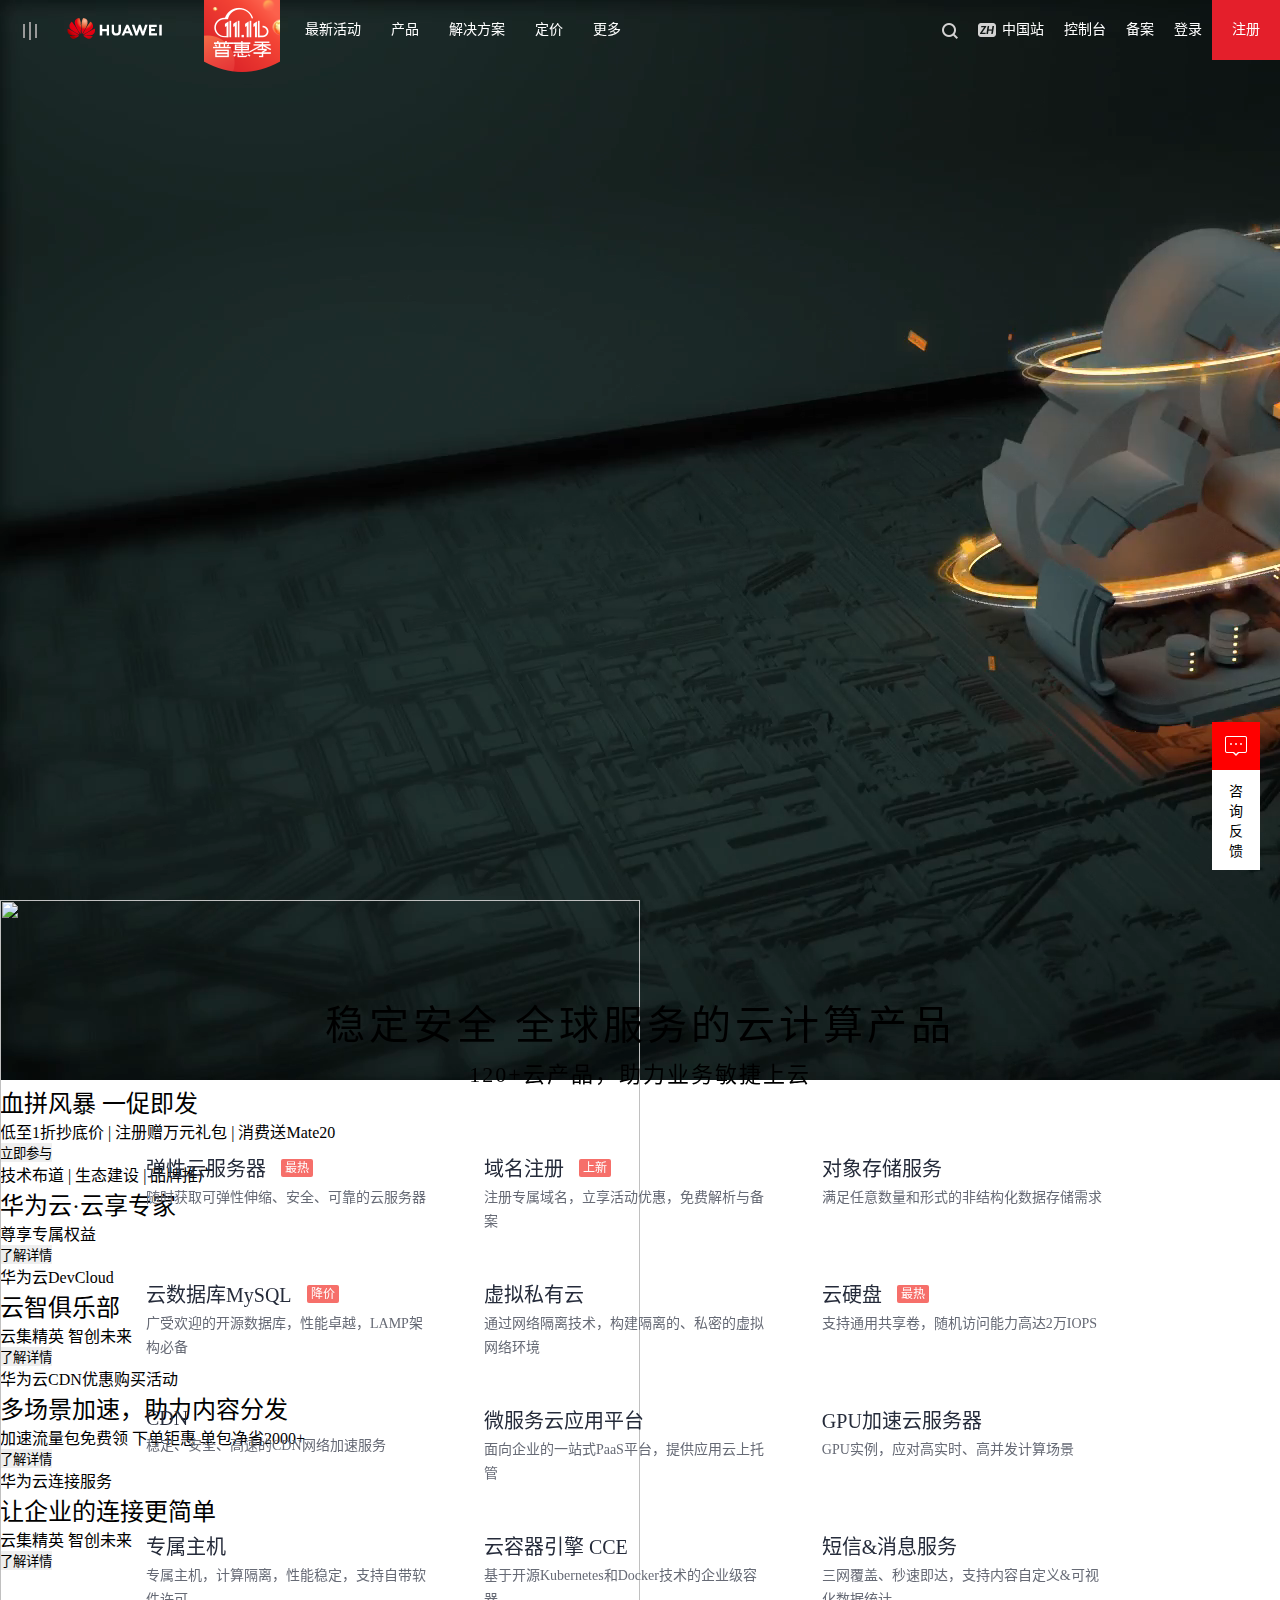
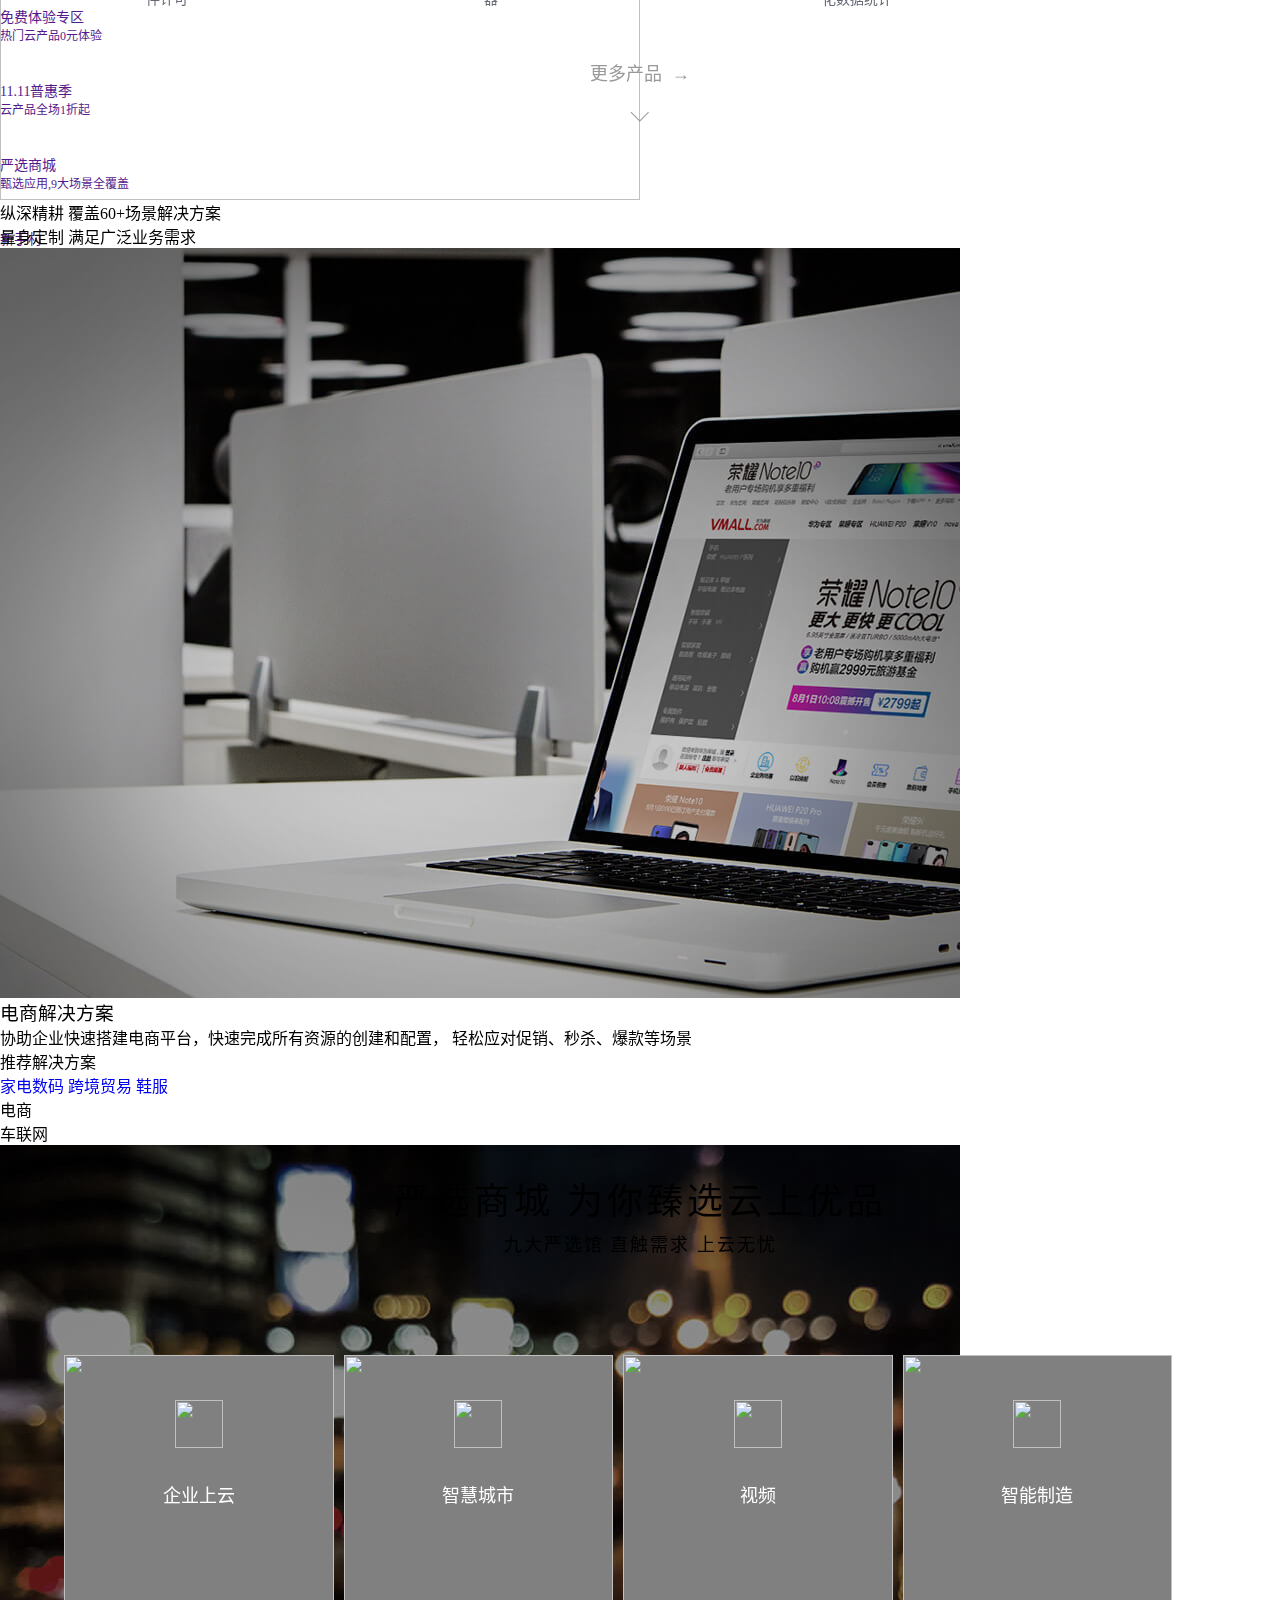
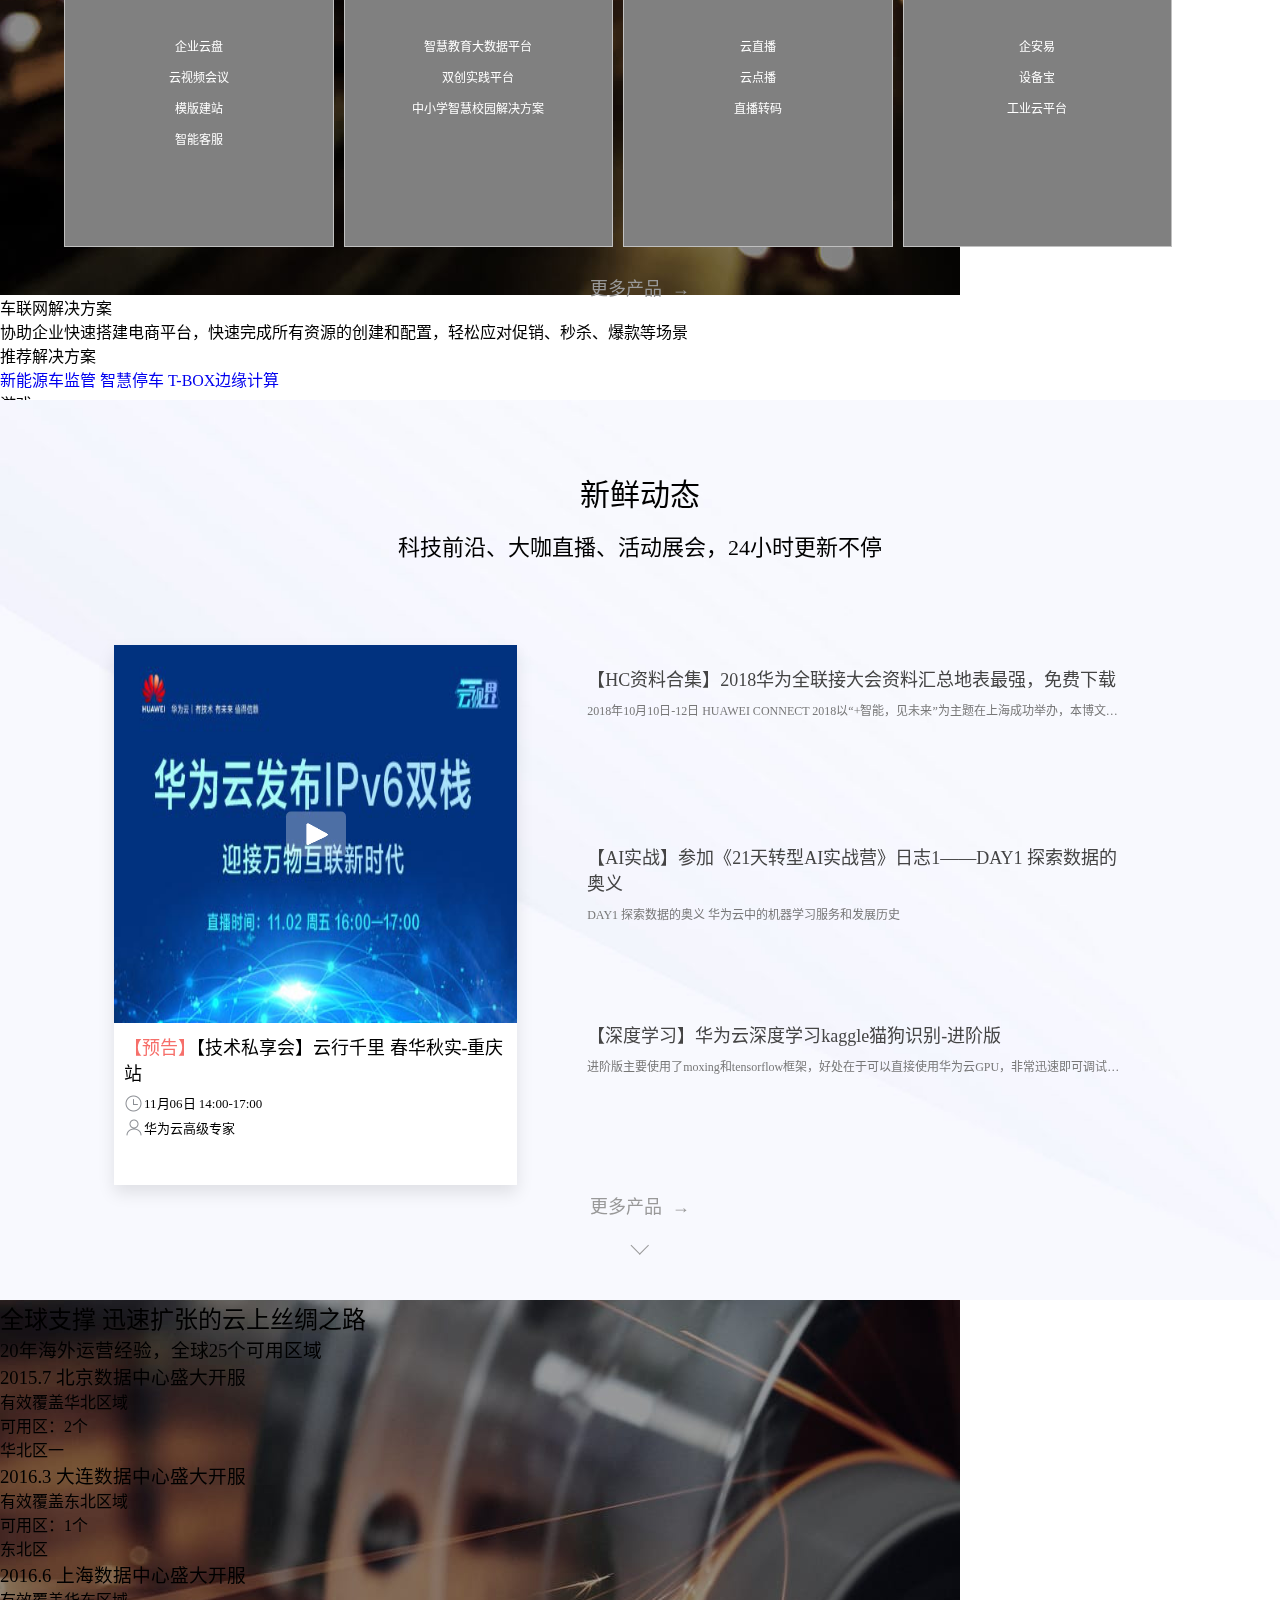
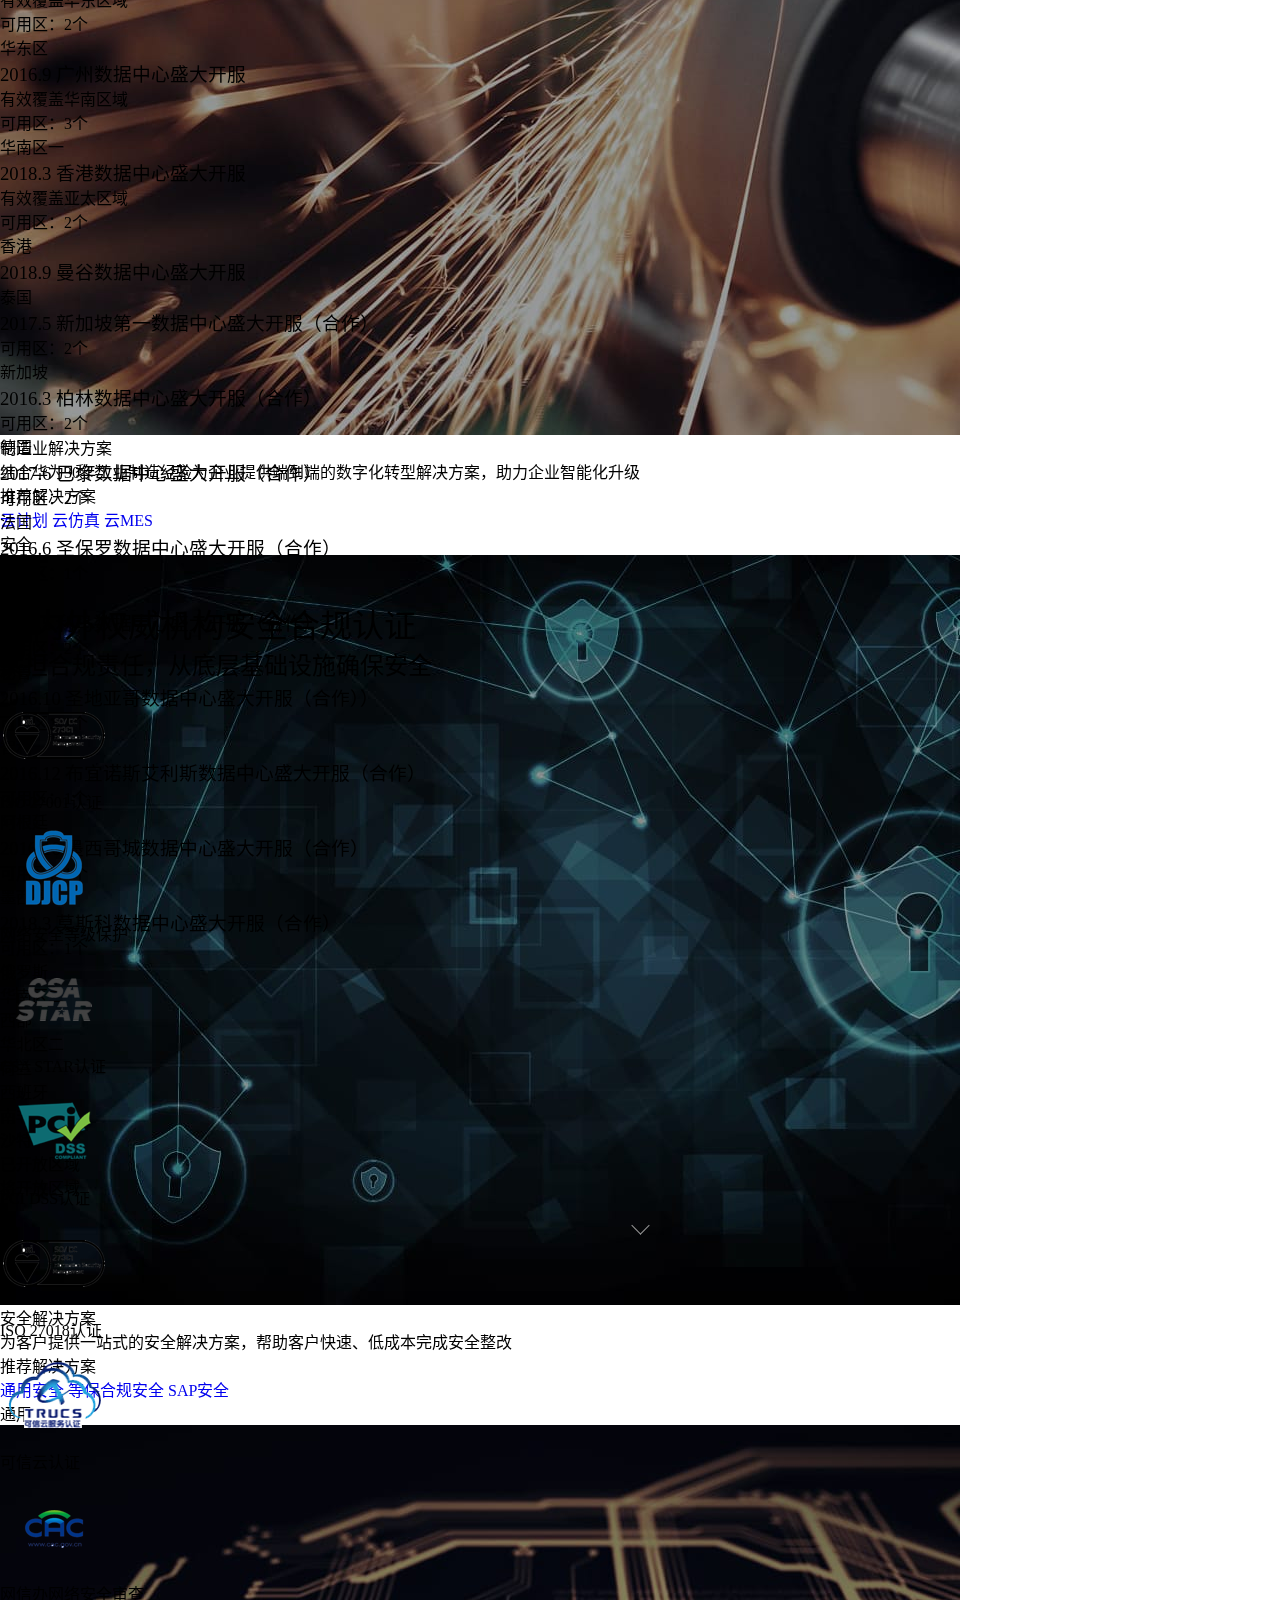
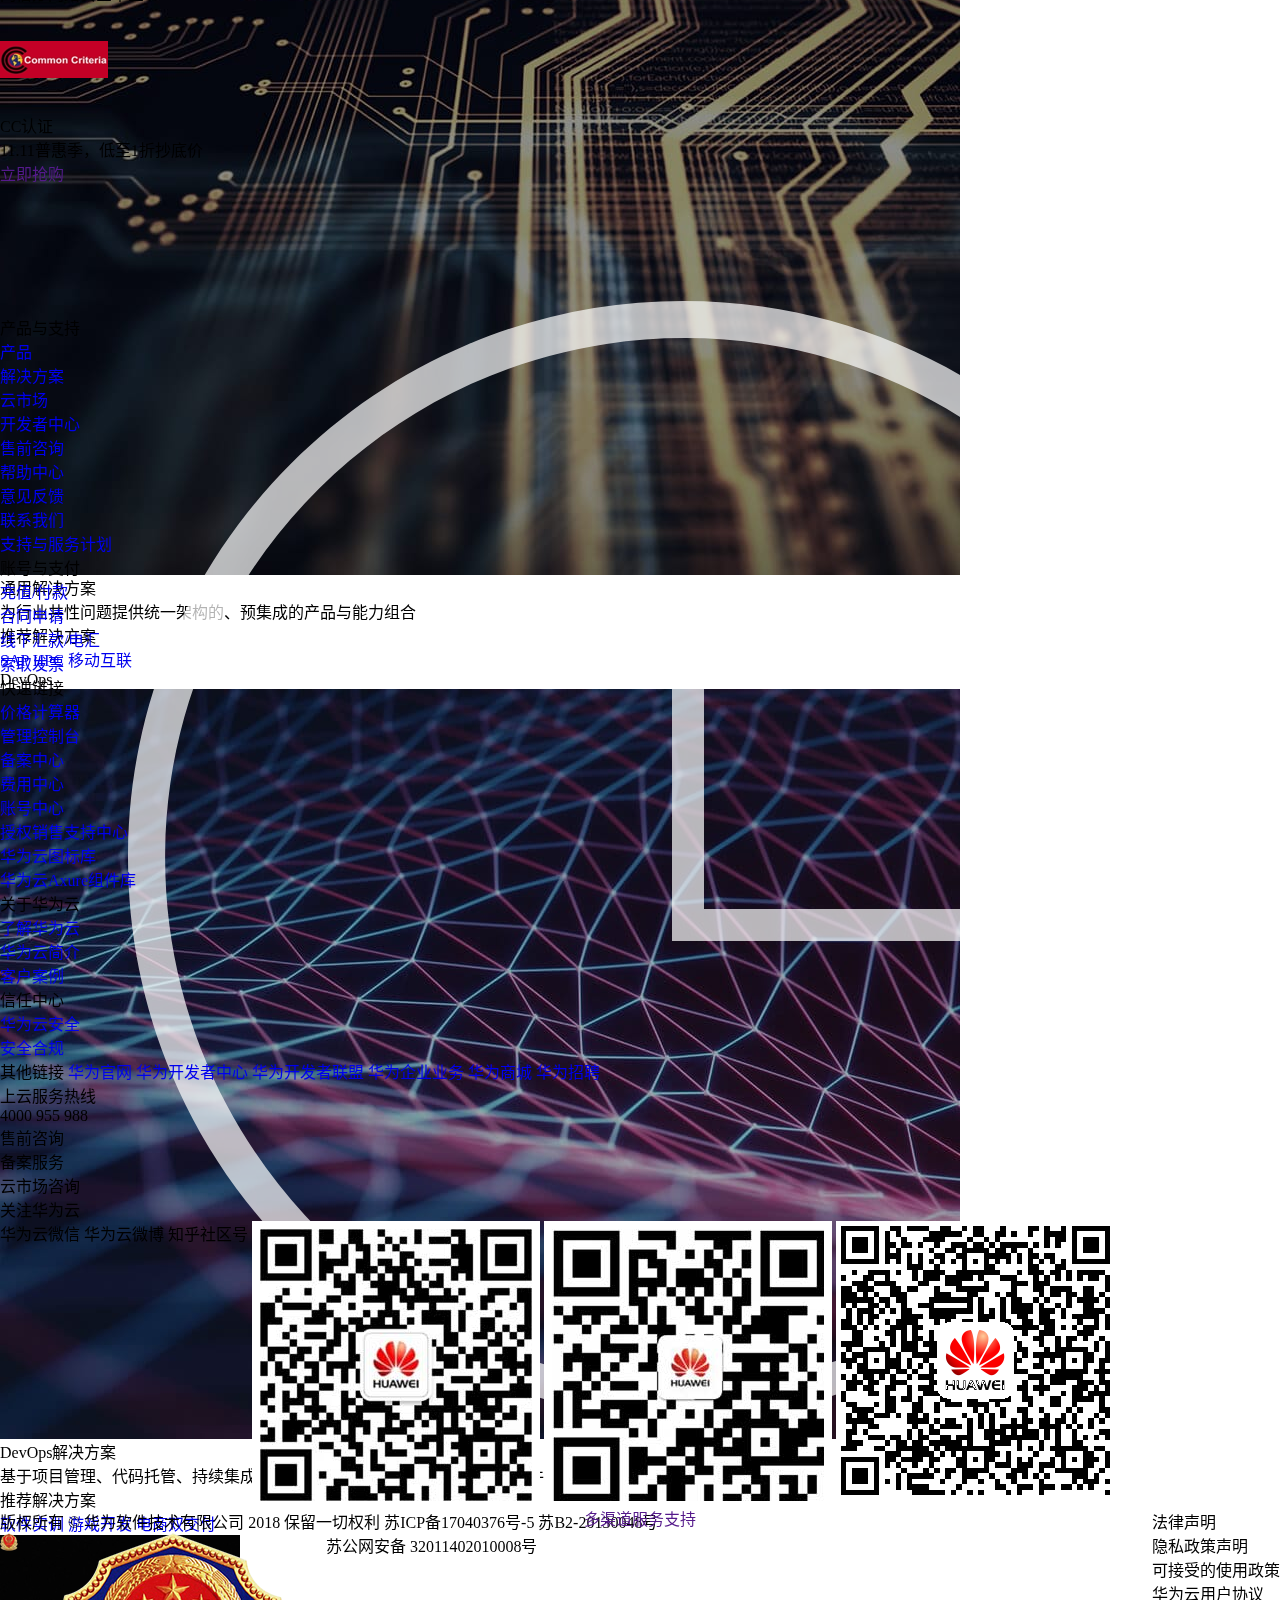
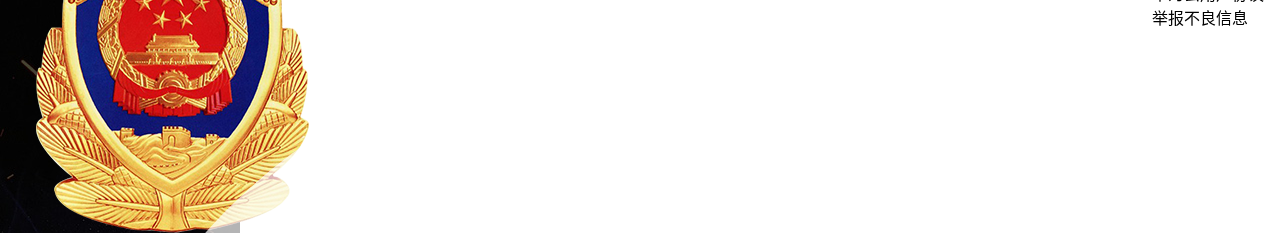
==== commit 2610a688: "解决元素内滚动触发页面随之滚动的BUG" ====
--- a/index.html
+++ b/index.html
@@ -897,7 +897,6 @@
 <script>
     $(function() {
         var currentHeight = $(window).height();
-        $('.dropdown .items').css('max-height', currentHeight);
         $('.menu-list').height(currentHeight - 60);
         $('.fir-item-box').height(currentHeight - 150);
     })
--- a/css/index.css
+++ b/css/index.css
@@ -692,6 +692,7 @@
     position: relative;
     width: 100%;
     height: 200%;
+    overflow-x: hidden;
 }
 
 .swiper1, .swiper2, .swiper3,
--- a/css/swiper4.css
+++ b/css/swiper4.css
@@ -11,7 +11,6 @@
     height: 25%;
     padding-top: 60px;
     text-align: center;
-    /*background: deeppink;*/
 }
 
 .swiper4 .title h1 {
